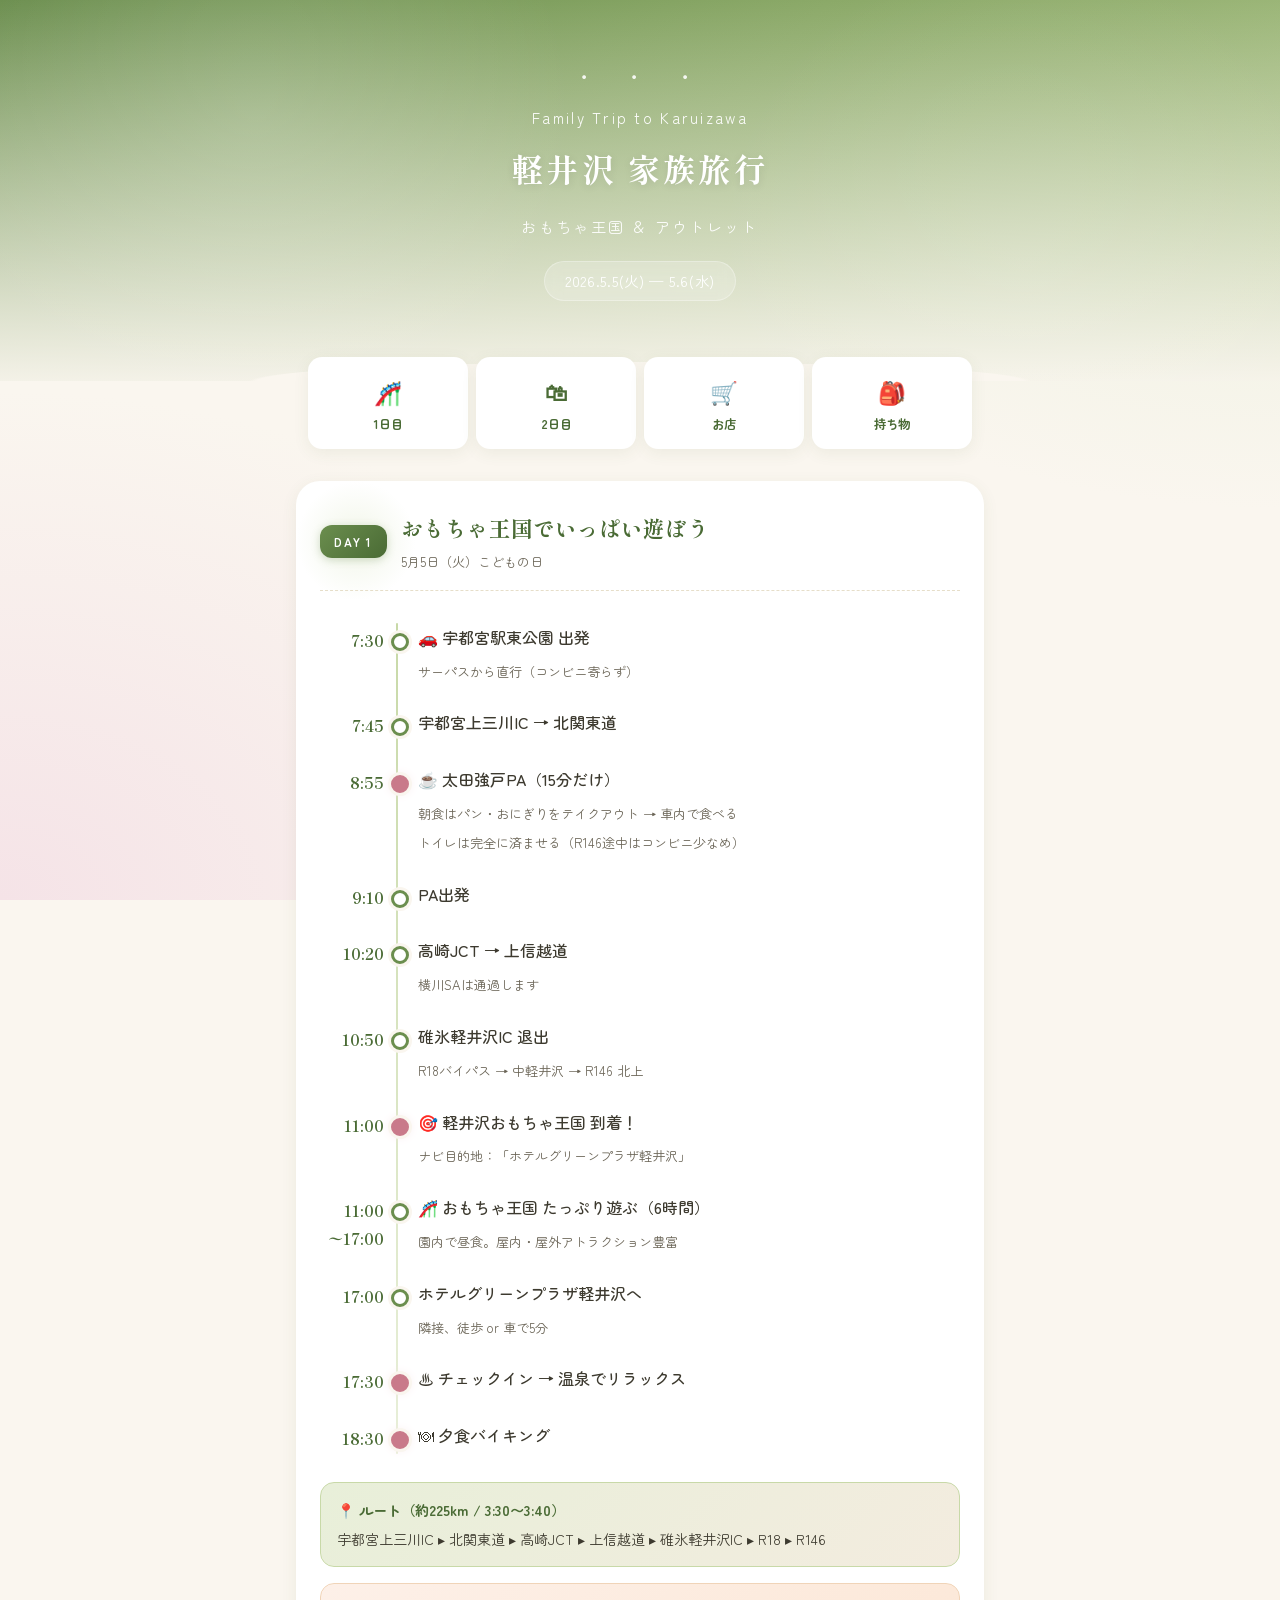
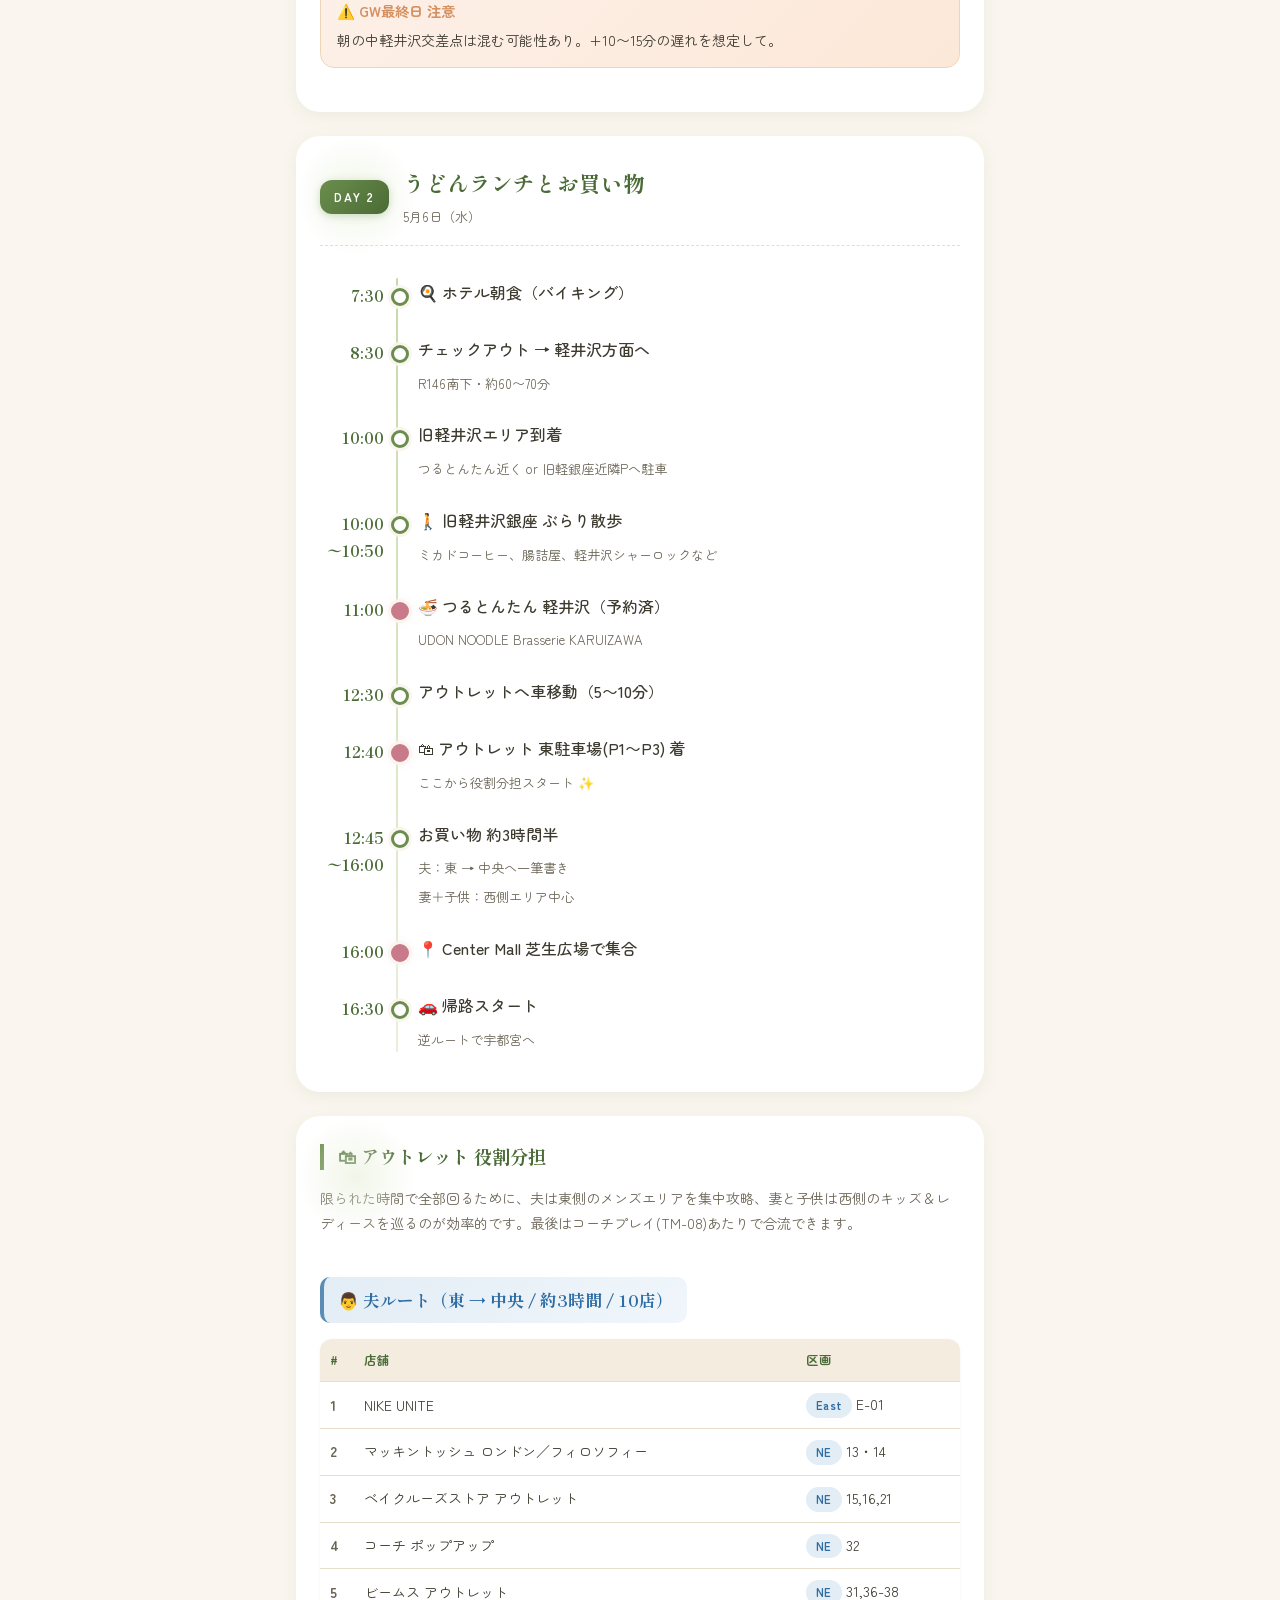
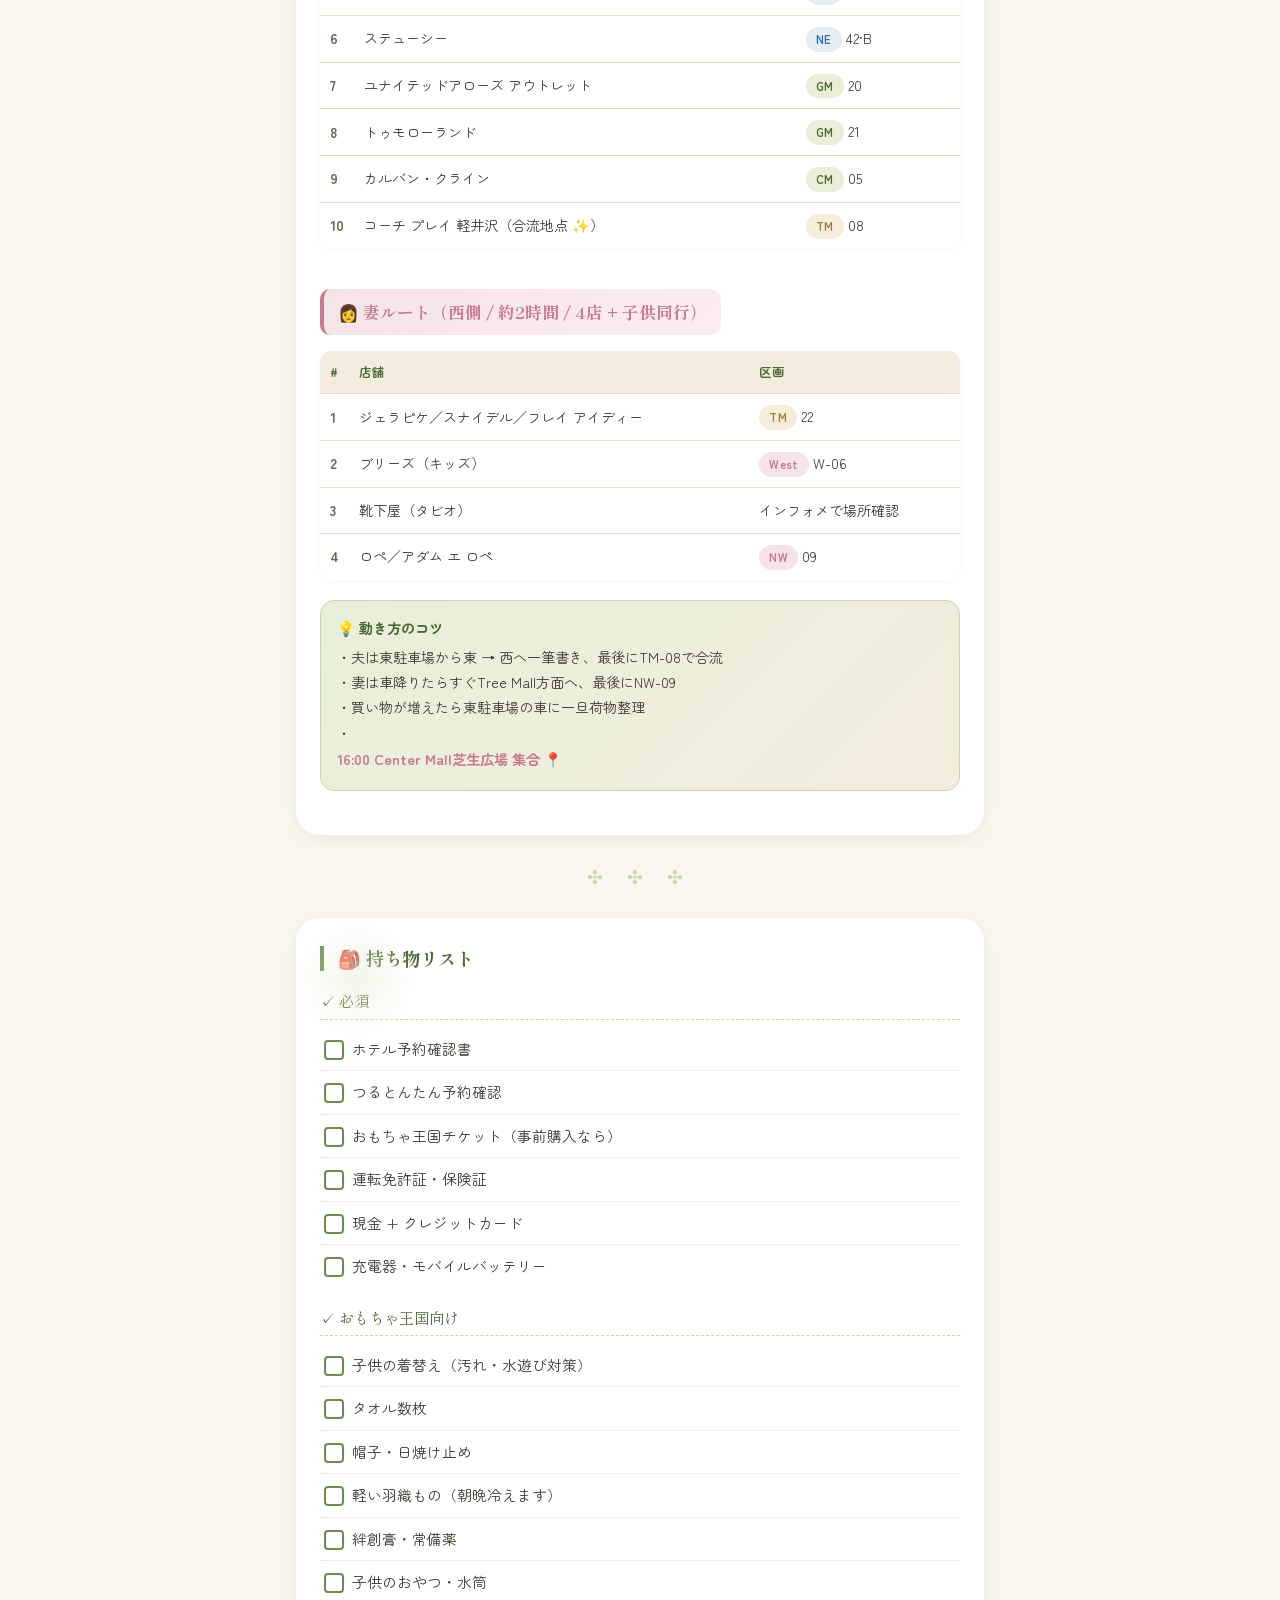
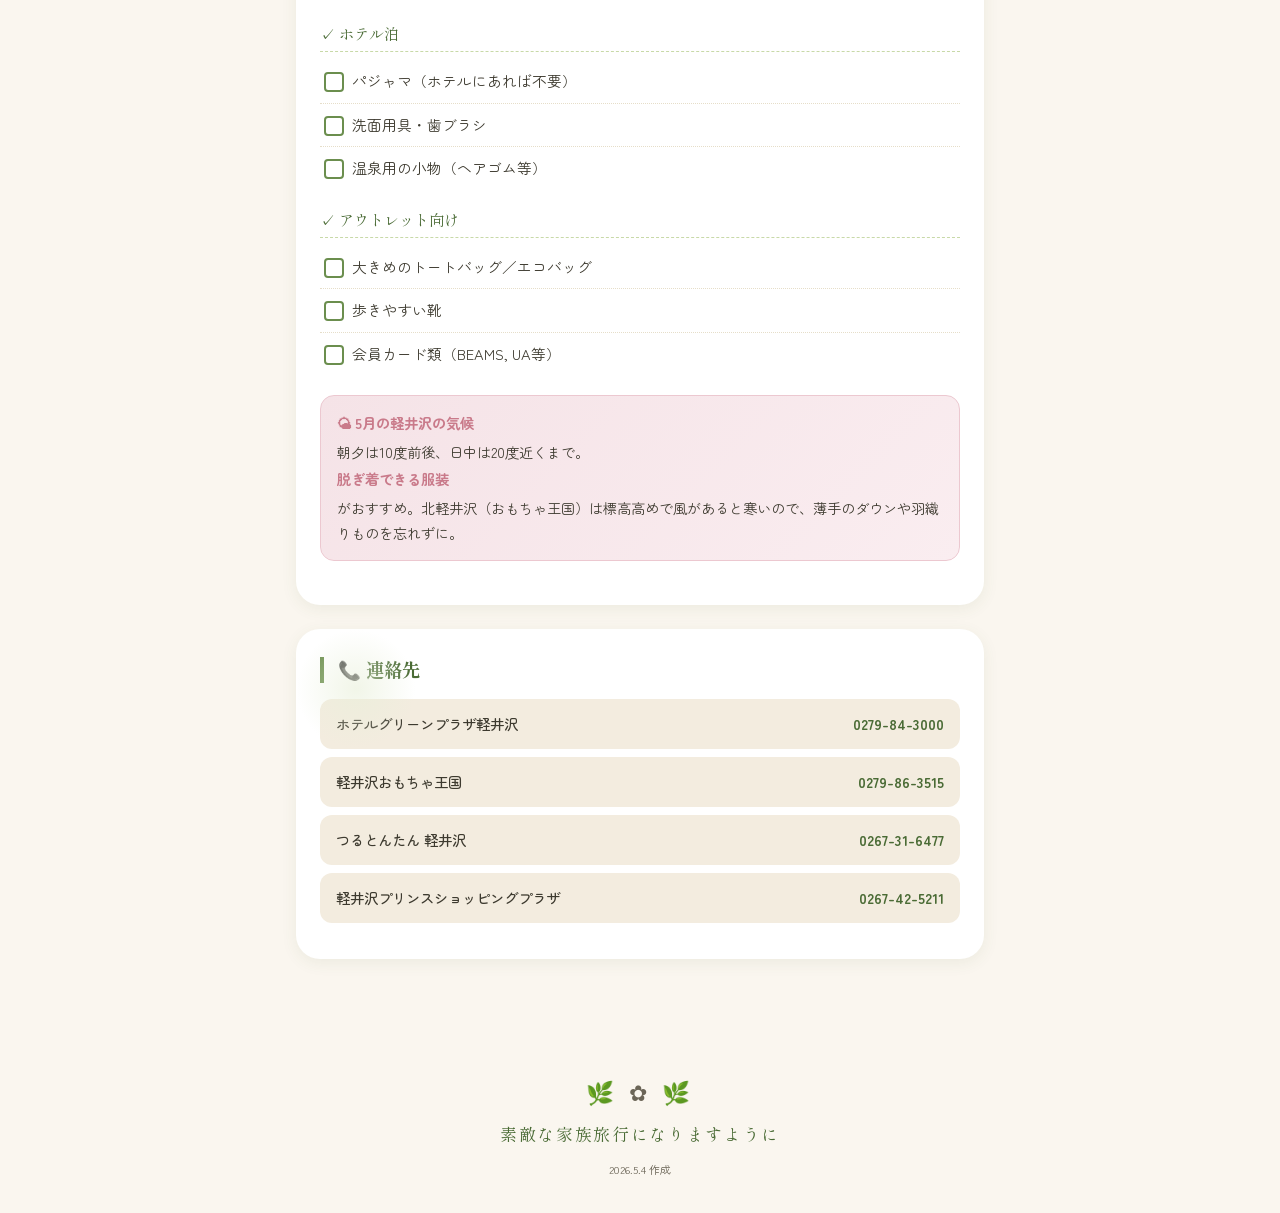
==== index.html @ f86044fc "Add Karuizawa family trip itinerary page 5/5-6の軽井沢家族旅行のしおりを作成。1日目はおもちゃ王国、 2日目はつるとんたんランチ後にプリンスアウトレットで" ====
<!DOCTYPE html>
<html lang="ja">
<head>
<meta charset="UTF-8">
<meta name="viewport" content="width=device-width, initial-scale=1.0">
<title>軽井沢家族旅行 しおり｜2026.5.5-6</title>
<link rel="preconnect" href="https://fonts.googleapis.com">
<link rel="preconnect" href="https://fonts.gstatic.com" crossorigin>
<link href="https://fonts.googleapis.com/css2?family=Shippori+Mincho:wght@500;700&family=Zen+Maru+Gothic:wght@400;500;700&display=swap" rel="stylesheet">
<style>
  :root {
    --bg: #faf6ef;
    --bg-2: #f3ecdf;
    --card: #ffffff;
    --ink: #3d3a2f;
    --ink-soft: #6b6557;
    --accent: #6b8e4e;
    --accent-deep: #4a6b35;
    --accent-light: #e8efd9;
    --accent-glow: #c8d9a8;
    --rose: #c97a8a;
    --rose-light: #f5e3e7;
    --gold: #c89968;
    --warn: #d49060;
    --line: #e6dec9;
    --shadow: 0 4px 16px rgba(74, 107, 53, 0.08);
    --shadow-deep: 0 8px 32px rgba(74, 107, 53, 0.12);
  }
  * { box-sizing: border-box; }
  html { scroll-behavior: smooth; }
  body {
    margin: 0;
    font-family: "Zen Maru Gothic", "Hiragino Sans", "Yu Gothic", sans-serif;
    background:
      radial-gradient(at top right, #e8efd9 0%, transparent 40%),
      radial-gradient(at bottom left, #f5e3e7 0%, transparent 40%),
      var(--bg);
    background-attachment: fixed;
    color: var(--ink);
    line-height: 1.8;
    padding: 0;
    -webkit-font-smoothing: antialiased;
  }
  .mincho {
    font-family: "Shippori Mincho", "Yu Mincho", serif;
  }
  .container {
    max-width: 720px;
    margin: 0 auto;
    padding: 0 16px 40px;
  }

  /* ============ HEADER ============ */
  header {
    position: relative;
    text-align: center;
    padding: 56px 24px 80px;
    background:
      linear-gradient(180deg, rgba(255,255,255,0.0) 0%, rgba(250,246,239,0.95) 100%),
      linear-gradient(135deg, #6b8e4e 0%, #8ba968 50%, #a8c084 100%);
    color: white;
    margin-bottom: 32px;
    overflow: hidden;
  }
  header::before {
    content: "";
    position: absolute;
    inset: 0;
    background:
      radial-gradient(circle at 20% 30%, rgba(255,255,255,0.15) 0%, transparent 30%),
      radial-gradient(circle at 80% 70%, rgba(255,255,255,0.1) 0%, transparent 30%);
    pointer-events: none;
  }
  .header-deco {
    font-size: 1.4rem;
    letter-spacing: 0.5em;
    opacity: 0.9;
    margin-bottom: 8px;
  }
  header h1 {
    font-family: "Shippori Mincho", serif;
    margin: 8px 0 16px;
    font-size: 2rem;
    letter-spacing: 0.1em;
    font-weight: 700;
    text-shadow: 0 2px 8px rgba(0,0,0,0.1);
  }
  .header-sub {
    font-size: 0.95rem;
    letter-spacing: 0.15em;
    opacity: 0.95;
    margin-bottom: 4px;
  }
  .header-date {
    display: inline-block;
    margin-top: 16px;
    padding: 6px 20px;
    background: rgba(255,255,255,0.2);
    backdrop-filter: blur(8px);
    -webkit-backdrop-filter: blur(8px);
    border-radius: 999px;
    font-size: 0.9rem;
    letter-spacing: 0.05em;
    border: 1px solid rgba(255,255,255,0.3);
  }
  .header-wave {
    position: absolute;
    bottom: -1px;
    left: 0;
    width: 100%;
    height: 40px;
    background:
      radial-gradient(ellipse 60% 100% at 50% 100%, var(--bg) 50%, transparent 51%);
  }

  /* ============ NAV ============ */
  .quick-nav {
    display: grid;
    grid-template-columns: repeat(4, 1fr);
    gap: 8px;
    margin: -56px -4px 32px;
    padding: 0 16px;
    position: relative;
    z-index: 2;
  }
  .quick-nav a {
    text-align: center;
    background: white;
    color: var(--accent-deep);
    text-decoration: none;
    padding: 14px 6px;
    border-radius: 14px;
    font-size: 0.78rem;
    font-weight: 700;
    box-shadow: var(--shadow);
    transition: transform 0.2s, box-shadow 0.2s;
  }
  .quick-nav a:hover {
    transform: translateY(-2px);
    box-shadow: var(--shadow-deep);
  }
  .quick-nav .icon {
    display: block;
    font-size: 1.4rem;
    margin-bottom: 2px;
  }

  /* ============ CARDS ============ */
  .day-card {
    background: var(--card);
    border-radius: 24px;
    padding: 28px 24px;
    margin-bottom: 24px;
    box-shadow: var(--shadow);
    position: relative;
    overflow: hidden;
  }
  .day-card::before {
    content: "";
    position: absolute;
    top: 0; left: 0;
    width: 120px;
    height: 120px;
    background: radial-gradient(circle, var(--accent-light) 0%, transparent 70%);
    opacity: 0.6;
    pointer-events: none;
  }
  .day-header {
    display: flex;
    align-items: center;
    gap: 14px;
    margin-bottom: 20px;
    padding-bottom: 16px;
    border-bottom: 1px dashed var(--line);
    position: relative;
  }
  .day-badge {
    background: linear-gradient(135deg, var(--accent) 0%, var(--accent-deep) 100%);
    color: white;
    border-radius: 12px;
    padding: 6px 14px;
    font-size: 0.75rem;
    font-weight: 700;
    letter-spacing: 0.15em;
    box-shadow: 0 2px 8px rgba(107, 142, 78, 0.3);
  }
  .day-title {
    font-family: "Shippori Mincho", serif;
    font-size: 1.35rem;
    font-weight: 700;
    margin: 0;
    color: var(--accent-deep);
  }
  .day-date {
    font-size: 0.82rem;
    color: var(--ink-soft);
    margin-top: 2px;
  }

  /* ============ TIMELINE ============ */
  .timeline {
    list-style: none;
    padding: 0;
    margin: 0;
    position: relative;
  }
  .timeline::before {
    content: "";
    position: absolute;
    left: 76px;
    top: 12px;
    bottom: 12px;
    width: 2px;
    background: linear-gradient(180deg, var(--accent-glow) 0%, var(--accent-light) 100%);
    border-radius: 2px;
  }
  .timeline li {
    display: flex;
    gap: 18px;
    padding: 12px 0;
    position: relative;
    align-items: flex-start;
  }
  .timeline li::before {
    content: "";
    position: absolute;
    left: 71px;
    top: 22px;
    width: 12px;
    height: 12px;
    background: white;
    border: 3px solid var(--accent);
    border-radius: 50%;
    z-index: 1;
    box-shadow: 0 0 0 3px var(--bg);
  }
  .timeline li.highlight::before {
    background: var(--rose);
    border-color: var(--rose);
    box-shadow: 0 0 0 3px var(--bg), 0 0 12px var(--rose-light);
  }
  .time {
    font-family: "Shippori Mincho", serif;
    font-weight: 700;
    color: var(--accent-deep);
    min-width: 64px;
    font-size: 0.95rem;
    text-align: right;
    padding-top: 4px;
    flex-shrink: 0;
  }
  .activity {
    flex: 1;
    padding-left: 16px;
  }
  .activity strong {
    display: block;
    margin-bottom: 4px;
    font-weight: 500;
    color: var(--ink);
  }
  .activity .note {
    font-size: 0.82rem;
    color: var(--ink-soft);
    line-height: 1.65;
  }

  /* ============ INFO BOXES ============ */
  .info-box {
    background: linear-gradient(135deg, var(--accent-light) 0%, #f3ecdf 100%);
    border-radius: 14px;
    padding: 14px 16px;
    margin: 16px 0;
    font-size: 0.88rem;
    border: 1px solid var(--accent-glow);
  }
  .info-box strong {
    display: block;
    color: var(--accent-deep);
    margin-bottom: 4px;
    font-size: 0.9rem;
  }
  .warn-box {
    background: linear-gradient(135deg, #fdf0e8 0%, #fce8d8 100%);
    border-radius: 14px;
    padding: 14px 16px;
    margin: 16px 0;
    font-size: 0.88rem;
    border: 1px solid #f0d4b8;
  }
  .warn-box strong {
    display: block;
    color: var(--warn);
    margin-bottom: 4px;
    font-size: 0.9rem;
  }
  .rose-box {
    background: linear-gradient(135deg, var(--rose-light) 0%, #faedf0 100%);
    border-radius: 14px;
    padding: 14px 16px;
    margin: 16px 0;
    font-size: 0.88rem;
    border: 1px solid #ecc8d0;
  }
  .rose-box strong {
    display: block;
    color: var(--rose);
    margin-bottom: 4px;
    font-size: 0.9rem;
  }

  /* ============ SECTIONS ============ */
  h2.section {
    font-family: "Shippori Mincho", serif;
    font-size: 1.15rem;
    color: var(--accent-deep);
    margin: 28px 0 16px;
    padding-left: 14px;
    border-left: 4px solid var(--accent);
    line-height: 1.4;
  }
  h2.section:first-child { margin-top: 0; }

  h3.role-title {
    font-family: "Shippori Mincho", serif;
    font-size: 1.05rem;
    margin: 24px 0 8px;
    padding: 8px 14px;
    border-radius: 10px;
    display: inline-block;
  }
  h3.role-husband {
    background: linear-gradient(135deg, #e3edf5 0%, #f0f6fb 100%);
    color: #2e6da4;
    border-left: 4px solid #5a8cb5;
  }
  h3.role-wife {
    background: linear-gradient(135deg, var(--rose-light) 0%, #faedf0 100%);
    color: var(--rose);
    border-left: 4px solid var(--rose);
  }

  /* ============ TABLE ============ */
  .shop-table {
    width: 100%;
    border-collapse: separate;
    border-spacing: 0;
    font-size: 0.88rem;
    margin: 8px 0 16px;
    background: white;
    border-radius: 12px;
    overflow: hidden;
    box-shadow: 0 1px 4px rgba(0,0,0,0.04);
  }
  .shop-table th, .shop-table td {
    text-align: left;
    padding: 10px 10px;
    border-bottom: 1px solid var(--line);
  }
  .shop-table tr:last-child td { border-bottom: none; }
  .shop-table th {
    background: var(--bg-2);
    color: var(--accent-deep);
    font-weight: 700;
    font-size: 0.78rem;
    letter-spacing: 0.05em;
  }
  .shop-table td:first-child {
    color: var(--ink-soft);
    font-weight: 700;
    width: 28px;
  }
  .shop-table tr:hover td {
    background: var(--bg);
  }
  .area-tag {
    display: inline-block;
    background: var(--accent-light);
    color: var(--accent-deep);
    padding: 2px 10px;
    border-radius: 999px;
    font-size: 0.72rem;
    font-weight: 700;
    margin-right: 4px;
    letter-spacing: 0.03em;
  }
  .area-tag.east { background: #e3edf5; color: #2e6da4; }
  .area-tag.west { background: var(--rose-light); color: var(--rose); }
  .area-tag.tree { background: #f5edd9; color: #a07b3f; }

  /* ============ CHECKLIST ============ */
  .checklist {
    list-style: none;
    padding: 0;
    margin: 8px 0 16px;
  }
  .checklist li {
    padding: 8px 0 8px 32px;
    position: relative;
    font-size: 0.92rem;
    border-bottom: 1px dotted var(--line);
  }
  .checklist li:last-child { border-bottom: none; }
  .checklist li::before {
    content: "";
    position: absolute;
    left: 4px;
    top: 12px;
    width: 16px;
    height: 16px;
    border: 2px solid var(--accent);
    border-radius: 4px;
    background: white;
  }
  .checklist-title {
    font-family: "Shippori Mincho", serif;
    font-size: 0.95rem;
    color: var(--accent-deep);
    margin: 16px 0 4px;
    padding-bottom: 4px;
    border-bottom: 1px dashed var(--accent-glow);
  }

  /* ============ CONTACT ============ */
  .contact-grid {
    display: grid;
    gap: 8px;
    margin: 8px 0;
  }
  .contact-item {
    display: flex;
    justify-content: space-between;
    align-items: center;
    padding: 12px 16px;
    background: var(--bg-2);
    border-radius: 12px;
    font-size: 0.9rem;
  }
  .contact-item .name {
    font-weight: 500;
    color: var(--ink);
  }
  .contact-item a {
    color: var(--accent-deep);
    text-decoration: none;
    font-weight: 700;
    font-variant-numeric: tabular-nums;
  }

  /* ============ FOOTER ============ */
  footer {
    text-align: center;
    padding: 48px 16px 32px;
    color: var(--ink-soft);
    font-size: 0.82rem;
  }
  footer .heart {
    font-family: "Shippori Mincho", serif;
    font-size: 1.05rem;
    color: var(--accent-deep);
    margin-bottom: 8px;
    letter-spacing: 0.1em;
  }
  footer .leaves {
    font-size: 1.4rem;
    margin-bottom: 8px;
    letter-spacing: 0.2em;
  }

  /* ============ DECORATIVE ============ */
  .divider {
    text-align: center;
    margin: 24px 0;
    color: var(--accent-glow);
    font-size: 1.2rem;
    letter-spacing: 0.5em;
  }

  /* ============ RESPONSIVE ============ */
  @media (max-width: 480px) {
    header { padding: 40px 16px 70px; }
    header h1 { font-size: 1.7rem; }
    .quick-nav { grid-template-columns: repeat(4, 1fr); gap: 6px; }
    .quick-nav a { font-size: 0.72rem; padding: 12px 4px; }
    .day-card { padding: 24px 18px; }
    .day-title { font-size: 1.2rem; }
    .timeline::before { left: 56px; }
    .timeline li::before { left: 51px; }
    .time { min-width: 48px; font-size: 0.85rem; }
    .activity { padding-left: 18px; }
  }
</style>
</head>
<body>

<header>
  <div class="header-deco">・ ・ ・</div>
  <div class="header-sub">Family Trip to Karuizawa</div>
  <h1>軽井沢 家族旅行</h1>
  <div class="header-sub">おもちゃ王国 ＆ アウトレット</div>
  <div class="header-date">2026.5.5(火) ─ 5.6(水)</div>
  <div class="header-wave"></div>
</header>

<div class="container">

  <nav class="quick-nav">
    <a href="#day1"><span class="icon">🎢</span>1日目</a>
    <a href="#day2"><span class="icon">🛍</span>2日目</a>
    <a href="#shops"><span class="icon">🛒</span>お店</a>
    <a href="#checklist"><span class="icon">🎒</span>持ち物</a>
  </nav>

  <!-- =========== DAY 1 =========== -->
  <section class="day-card" id="day1">
    <div class="day-header">
      <span class="day-badge">DAY 1</span>
      <div>
        <div class="day-title">おもちゃ王国でいっぱい遊ぼう</div>
        <div class="day-date">5月5日（火）こどもの日</div>
      </div>
    </div>

    <ul class="timeline">
      <li>
        <span class="time">7:30</span>
        <div class="activity">
          <strong>🚗 宇都宮駅東公園 出発</strong>
          <span class="note">サーパスから直行（コンビニ寄らず）</span>
        </div>
      </li>
      <li>
        <span class="time">7:45</span>
        <div class="activity">
          <strong>宇都宮上三川IC → 北関東道</strong>
        </div>
      </li>
      <li class="highlight">
        <span class="time">8:55</span>
        <div class="activity">
          <strong>☕ 太田強戸PA（15分だけ）</strong>
          <span class="note">朝食はパン・おにぎりをテイクアウト → 車内で食べる<br>トイレは完全に済ませる（R146途中はコンビニ少なめ）</span>
        </div>
      </li>
      <li>
        <span class="time">9:10</span>
        <div class="activity">
          <strong>PA出発</strong>
        </div>
      </li>
      <li>
        <span class="time">10:20</span>
        <div class="activity">
          <strong>高崎JCT → 上信越道</strong>
          <span class="note">横川SAは通過します</span>
        </div>
      </li>
      <li>
        <span class="time">10:50</span>
        <div class="activity">
          <strong>碓氷軽井沢IC 退出</strong>
          <span class="note">R18バイパス → 中軽井沢 → R146 北上</span>
        </div>
      </li>
      <li class="highlight">
        <span class="time">11:00</span>
        <div class="activity">
          <strong>🎯 軽井沢おもちゃ王国 到着！</strong>
          <span class="note">ナビ目的地：「ホテルグリーンプラザ軽井沢」</span>
        </div>
      </li>
      <li>
        <span class="time">11:00<br>〜17:00</span>
        <div class="activity">
          <strong>🎢 おもちゃ王国 たっぷり遊ぶ（6時間）</strong>
          <span class="note">園内で昼食。屋内・屋外アトラクション豊富</span>
        </div>
      </li>
      <li>
        <span class="time">17:00</span>
        <div class="activity">
          <strong>ホテルグリーンプラザ軽井沢へ</strong>
          <span class="note">隣接、徒歩 or 車で5分</span>
        </div>
      </li>
      <li class="highlight">
        <span class="time">17:30</span>
        <div class="activity">
          <strong>♨ チェックイン → 温泉でリラックス</strong>
        </div>
      </li>
      <li class="highlight">
        <span class="time">18:30</span>
        <div class="activity">
          <strong>🍽 夕食バイキング</strong>
        </div>
      </li>
    </ul>

    <div class="info-box">
      <strong>📍 ルート（約225km / 3:30〜3:40）</strong>
      宇都宮上三川IC ▸ 北関東道 ▸ 高崎JCT ▸ 上信越道 ▸ 碓氷軽井沢IC ▸ R18 ▸ R146
    </div>

    <div class="warn-box">
      <strong>⚠️ GW最終日 注意</strong>
      朝の中軽井沢交差点は混む可能性あり。+10〜15分の遅れを想定して。
    </div>
  </section>

  <!-- =========== DAY 2 =========== -->
  <section class="day-card" id="day2">
    <div class="day-header">
      <span class="day-badge">DAY 2</span>
      <div>
        <div class="day-title">うどんランチとお買い物</div>
        <div class="day-date">5月6日（水）</div>
      </div>
    </div>

    <ul class="timeline">
      <li>
        <span class="time">7:30</span>
        <div class="activity">
          <strong>🍳 ホテル朝食（バイキング）</strong>
        </div>
      </li>
      <li>
        <span class="time">8:30</span>
        <div class="activity">
          <strong>チェックアウト → 軽井沢方面へ</strong>
          <span class="note">R146南下・約60〜70分</span>
        </div>
      </li>
      <li>
        <span class="time">10:00</span>
        <div class="activity">
          <strong>旧軽井沢エリア到着</strong>
          <span class="note">つるとんたん近く or 旧軽銀座近隣Pへ駐車</span>
        </div>
      </li>
      <li>
        <span class="time">10:00<br>〜10:50</span>
        <div class="activity">
          <strong>🚶 旧軽井沢銀座 ぶらり散歩</strong>
          <span class="note">ミカドコーヒー、腸詰屋、軽井沢シャーロックなど</span>
        </div>
      </li>
      <li class="highlight">
        <span class="time">11:00</span>
        <div class="activity">
          <strong>🍜 つるとんたん 軽井沢（予約済）</strong>
          <span class="note">UDON NOODLE Brasserie KARUIZAWA</span>
        </div>
      </li>
      <li>
        <span class="time">12:30</span>
        <div class="activity">
          <strong>アウトレットへ車移動（5〜10分）</strong>
        </div>
      </li>
      <li class="highlight">
        <span class="time">12:40</span>
        <div class="activity">
          <strong>🛍 アウトレット 東駐車場(P1〜P3) 着</strong>
          <span class="note">ここから役割分担スタート ✨</span>
        </div>
      </li>
      <li>
        <span class="time">12:45<br>〜16:00</span>
        <div class="activity">
          <strong>お買い物 約3時間半</strong>
          <span class="note">夫：東 → 中央へ一筆書き<br>妻＋子供：西側エリア中心</span>
        </div>
      </li>
      <li class="highlight">
        <span class="time">16:00</span>
        <div class="activity">
          <strong>📍 Center Mall 芝生広場で集合</strong>
        </div>
      </li>
      <li>
        <span class="time">16:30</span>
        <div class="activity">
          <strong>🚗 帰路スタート</strong>
          <span class="note">逆ルートで宇都宮へ</span>
        </div>
      </li>
    </ul>
  </section>

  <!-- =========== SHOPS =========== -->
  <section class="day-card" id="shops">
    <h2 class="section">🛍 アウトレット 役割分担</h2>

    <p style="font-size:0.88rem; color:var(--ink-soft); margin:0 0 16px;">
      限られた時間で全部回るために、夫は東側のメンズエリアを集中攻略、妻と子供は西側のキッズ＆レディースを巡るのが効率的です。最後はコーチプレイ(TM-08)あたりで合流できます。
    </p>

    <h3 class="role-title role-husband">👨 夫ルート（東 → 中央 / 約3時間 / 10店）</h3>
    <table class="shop-table">
      <thead><tr><th>#</th><th>店舗</th><th>区画</th></tr></thead>
      <tbody>
        <tr><td>1</td><td>NIKE UNITE</td><td><span class="area-tag east">East</span>E-01</td></tr>
        <tr><td>2</td><td>マッキントッシュ ロンドン／フィロソフィー</td><td><span class="area-tag east">NE</span>13・14</td></tr>
        <tr><td>3</td><td>ベイクルーズストア アウトレット</td><td><span class="area-tag east">NE</span>15,16,21</td></tr>
        <tr><td>4</td><td>コーチ ポップアップ</td><td><span class="area-tag east">NE</span>32</td></tr>
        <tr><td>5</td><td>ビームス アウトレット</td><td><span class="area-tag east">NE</span>31,36-38</td></tr>
        <tr><td>6</td><td>ステューシー</td><td><span class="area-tag east">NE</span>42·B</td></tr>
        <tr><td>7</td><td>ユナイテッドアローズ アウトレット</td><td><span class="area-tag">GM</span>20</td></tr>
        <tr><td>8</td><td>トゥモローランド</td><td><span class="area-tag">GM</span>21</td></tr>
        <tr><td>9</td><td>カルバン・クライン</td><td><span class="area-tag">CM</span>05</td></tr>
        <tr><td>10</td><td>コーチ プレイ 軽井沢（合流地点 ✨）</td><td><span class="area-tag tree">TM</span>08</td></tr>
      </tbody>
    </table>

    <h3 class="role-title role-wife">👩 妻ルート（西側 / 約2時間 / 4店 + 子供同行）</h3>
    <table class="shop-table">
      <thead><tr><th>#</th><th>店舗</th><th>区画</th></tr></thead>
      <tbody>
        <tr><td>1</td><td>ジェラピケ／スナイデル／フレイ アイディー</td><td><span class="area-tag tree">TM</span>22</td></tr>
        <tr><td>2</td><td>ブリーズ（キッズ）</td><td><span class="area-tag west">West</span>W-06</td></tr>
        <tr><td>3</td><td>靴下屋（タビオ）</td><td>インフォメで場所確認</td></tr>
        <tr><td>4</td><td>ロペ／アダム エ ロペ</td><td><span class="area-tag west">NW</span>09</td></tr>
      </tbody>
    </table>

    <div class="info-box" style="margin-top:20px;">
      <strong>💡 動き方のコツ</strong>
      ・夫は東駐車場から東 → 西へ一筆書き、最後にTM-08で合流<br>
      ・妻は車降りたらすぐTree Mall方面へ、最後にNW-09<br>
      ・買い物が増えたら東駐車場の車に一旦荷物整理<br>
      ・<strong style="color:var(--rose);">16:00 Center Mall芝生広場 集合 📍</strong>
    </div>
  </section>

  <div class="divider">✣ ✣ ✣</div>

  <!-- =========== CHECKLIST =========== -->
  <section class="day-card" id="checklist">
    <h2 class="section">🎒 持ち物リスト</h2>

    <div class="checklist-title">✓ 必須</div>
    <ul class="checklist">
      <li>ホテル予約確認書</li>
      <li>つるとんたん予約確認</li>
      <li>おもちゃ王国チケット（事前購入なら）</li>
      <li>運転免許証・保険証</li>
      <li>現金 + クレジットカード</li>
      <li>充電器・モバイルバッテリー</li>
    </ul>

    <div class="checklist-title">✓ おもちゃ王国向け</div>
    <ul class="checklist">
      <li>子供の着替え（汚れ・水遊び対策）</li>
      <li>タオル数枚</li>
      <li>帽子・日焼け止め</li>
      <li>軽い羽織もの（朝晩冷えます）</li>
      <li>絆創膏・常備薬</li>
      <li>子供のおやつ・水筒</li>
    </ul>

    <div class="checklist-title">✓ ホテル泊</div>
    <ul class="checklist">
      <li>パジャマ（ホテルにあれば不要）</li>
      <li>洗面用具・歯ブラシ</li>
      <li>温泉用の小物（ヘアゴム等）</li>
    </ul>

    <div class="checklist-title">✓ アウトレット向け</div>
    <ul class="checklist">
      <li>大きめのトートバッグ／エコバッグ</li>
      <li>歩きやすい靴</li>
      <li>会員カード類（BEAMS, UA等）</li>
    </ul>

    <div class="rose-box" style="margin-top:20px;">
      <strong>🌤 5月の軽井沢の気候</strong>
      朝夕は10度前後、日中は20度近くまで。<strong>脱ぎ着できる服装</strong>がおすすめ。北軽井沢（おもちゃ王国）は標高高めで風があると寒いので、薄手のダウンや羽織りものを忘れずに。
    </div>
  </section>

  <!-- =========== CONTACT =========== -->
  <section class="day-card">
    <h2 class="section">📞 連絡先</h2>
    <div class="contact-grid">
      <div class="contact-item">
        <span class="name">ホテルグリーンプラザ軽井沢</span>
        <a href="tel:0279-84-3000">0279-84-3000</a>
      </div>
      <div class="contact-item">
        <span class="name">軽井沢おもちゃ王国</span>
        <a href="tel:0279-86-3515">0279-86-3515</a>
      </div>
      <div class="contact-item">
        <span class="name">つるとんたん 軽井沢</span>
        <a href="tel:0267-31-6477">0267-31-6477</a>
      </div>
      <div class="contact-item">
        <span class="name">軽井沢プリンスショッピングプラザ</span>
        <a href="tel:0267-42-5211">0267-42-5211</a>
      </div>
    </div>
  </section>

</div>

<footer>
  <div class="leaves">🌿 ✿ 🌿</div>
  <div class="heart mincho">素敵な家族旅行になりますように</div>
  <small>2026.5.4 作成</small>
</footer>

</body>
</html>
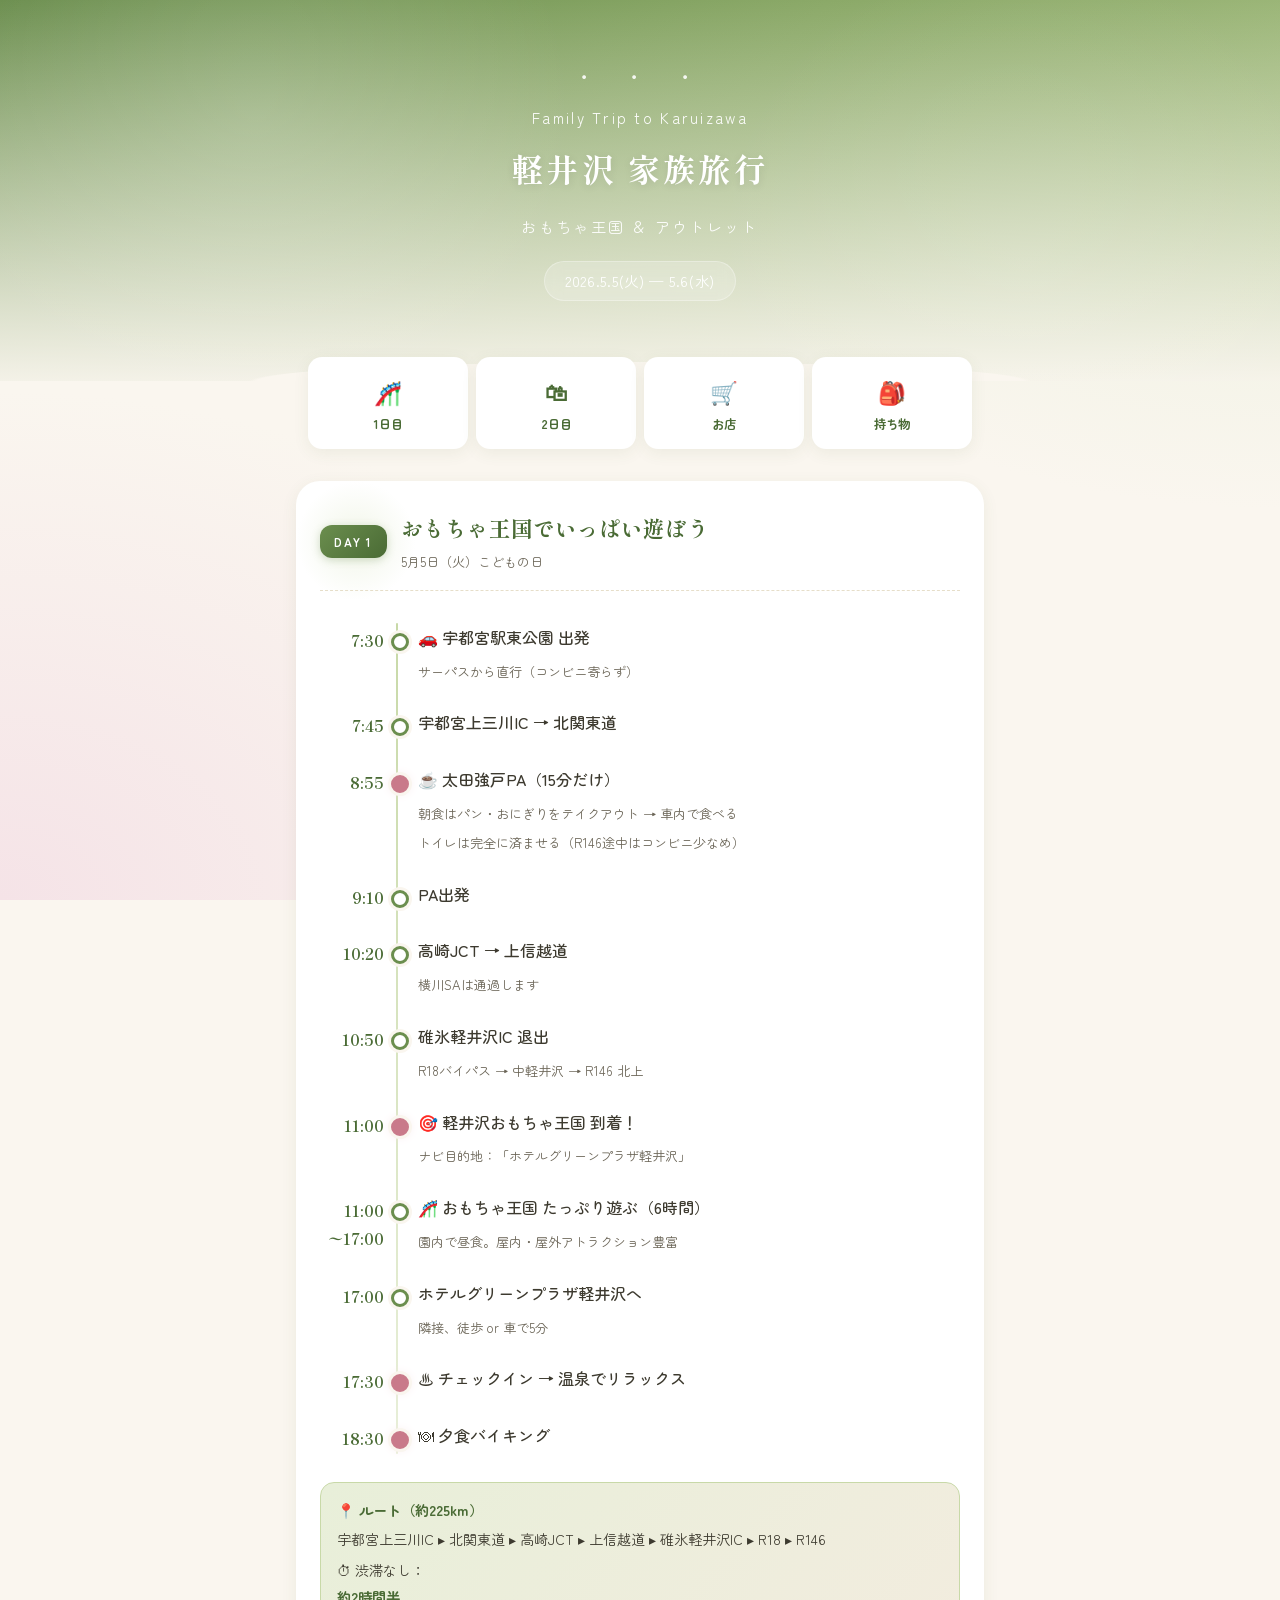
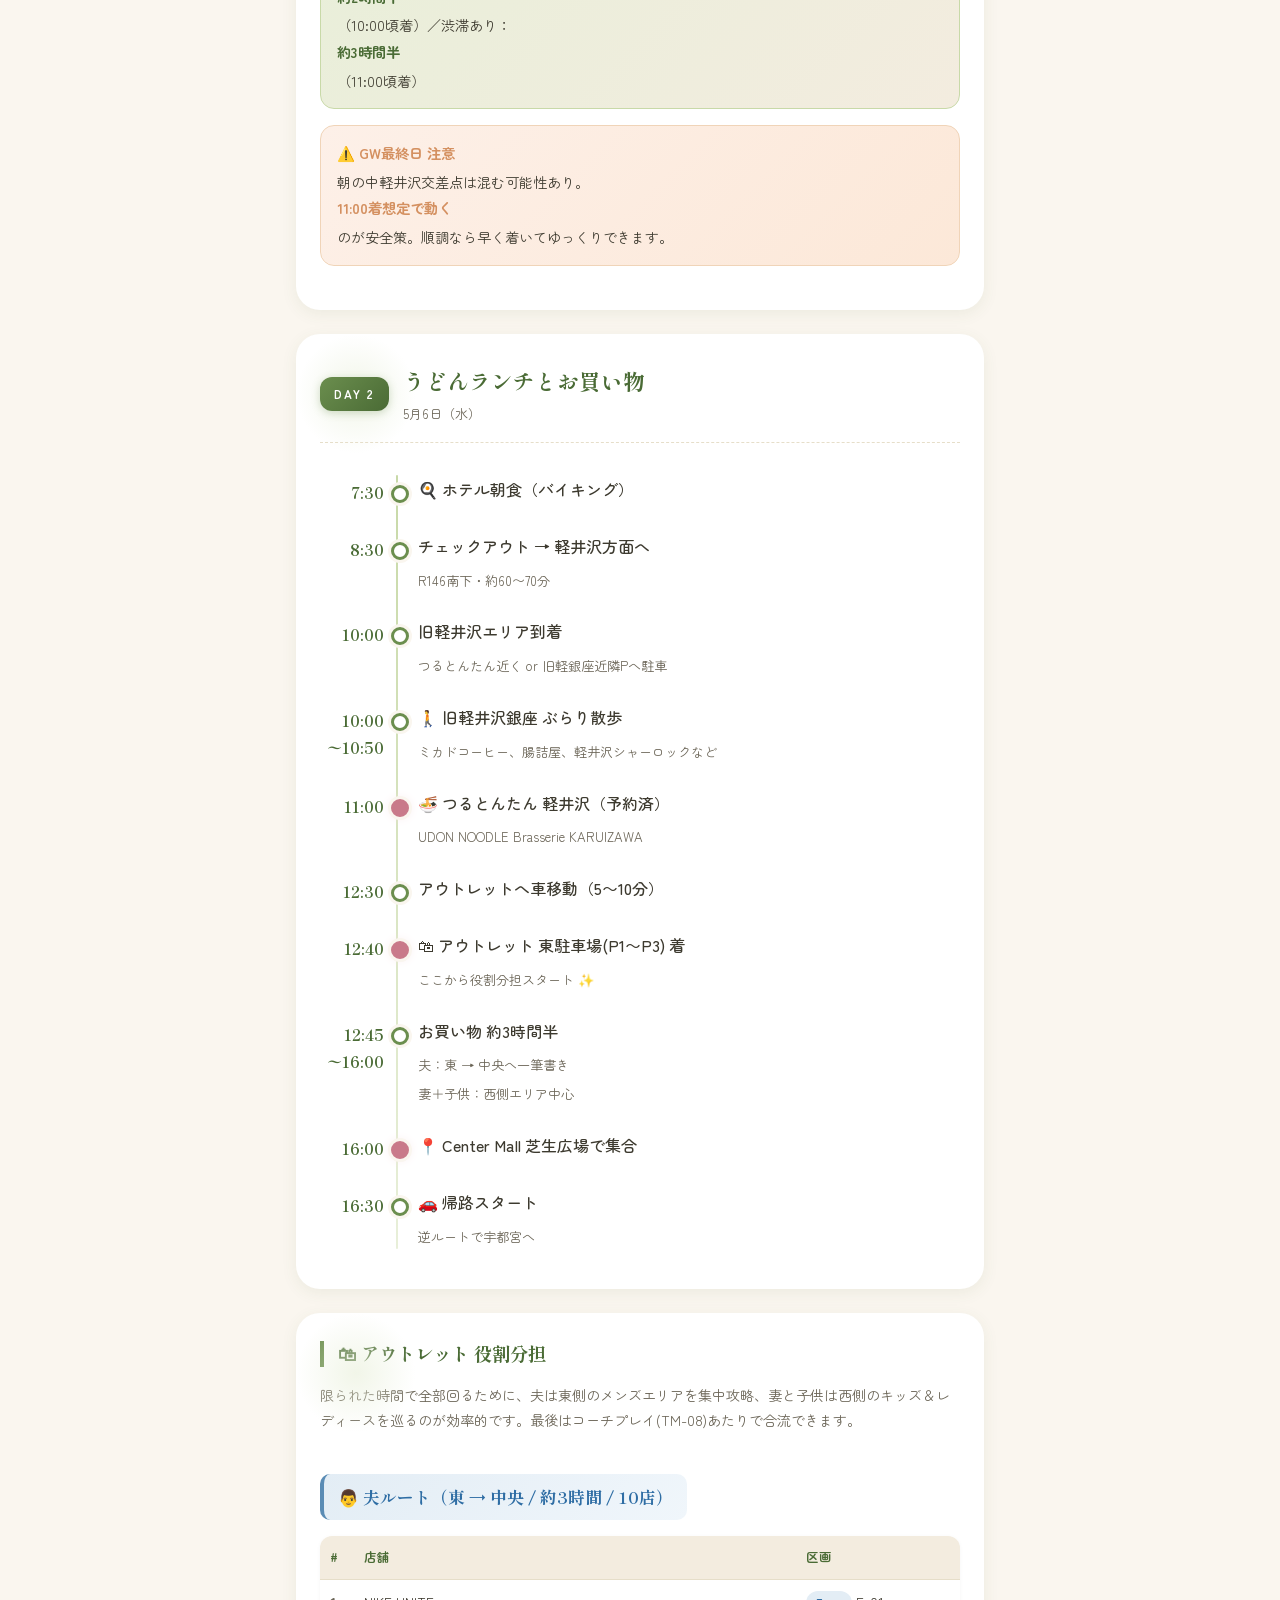
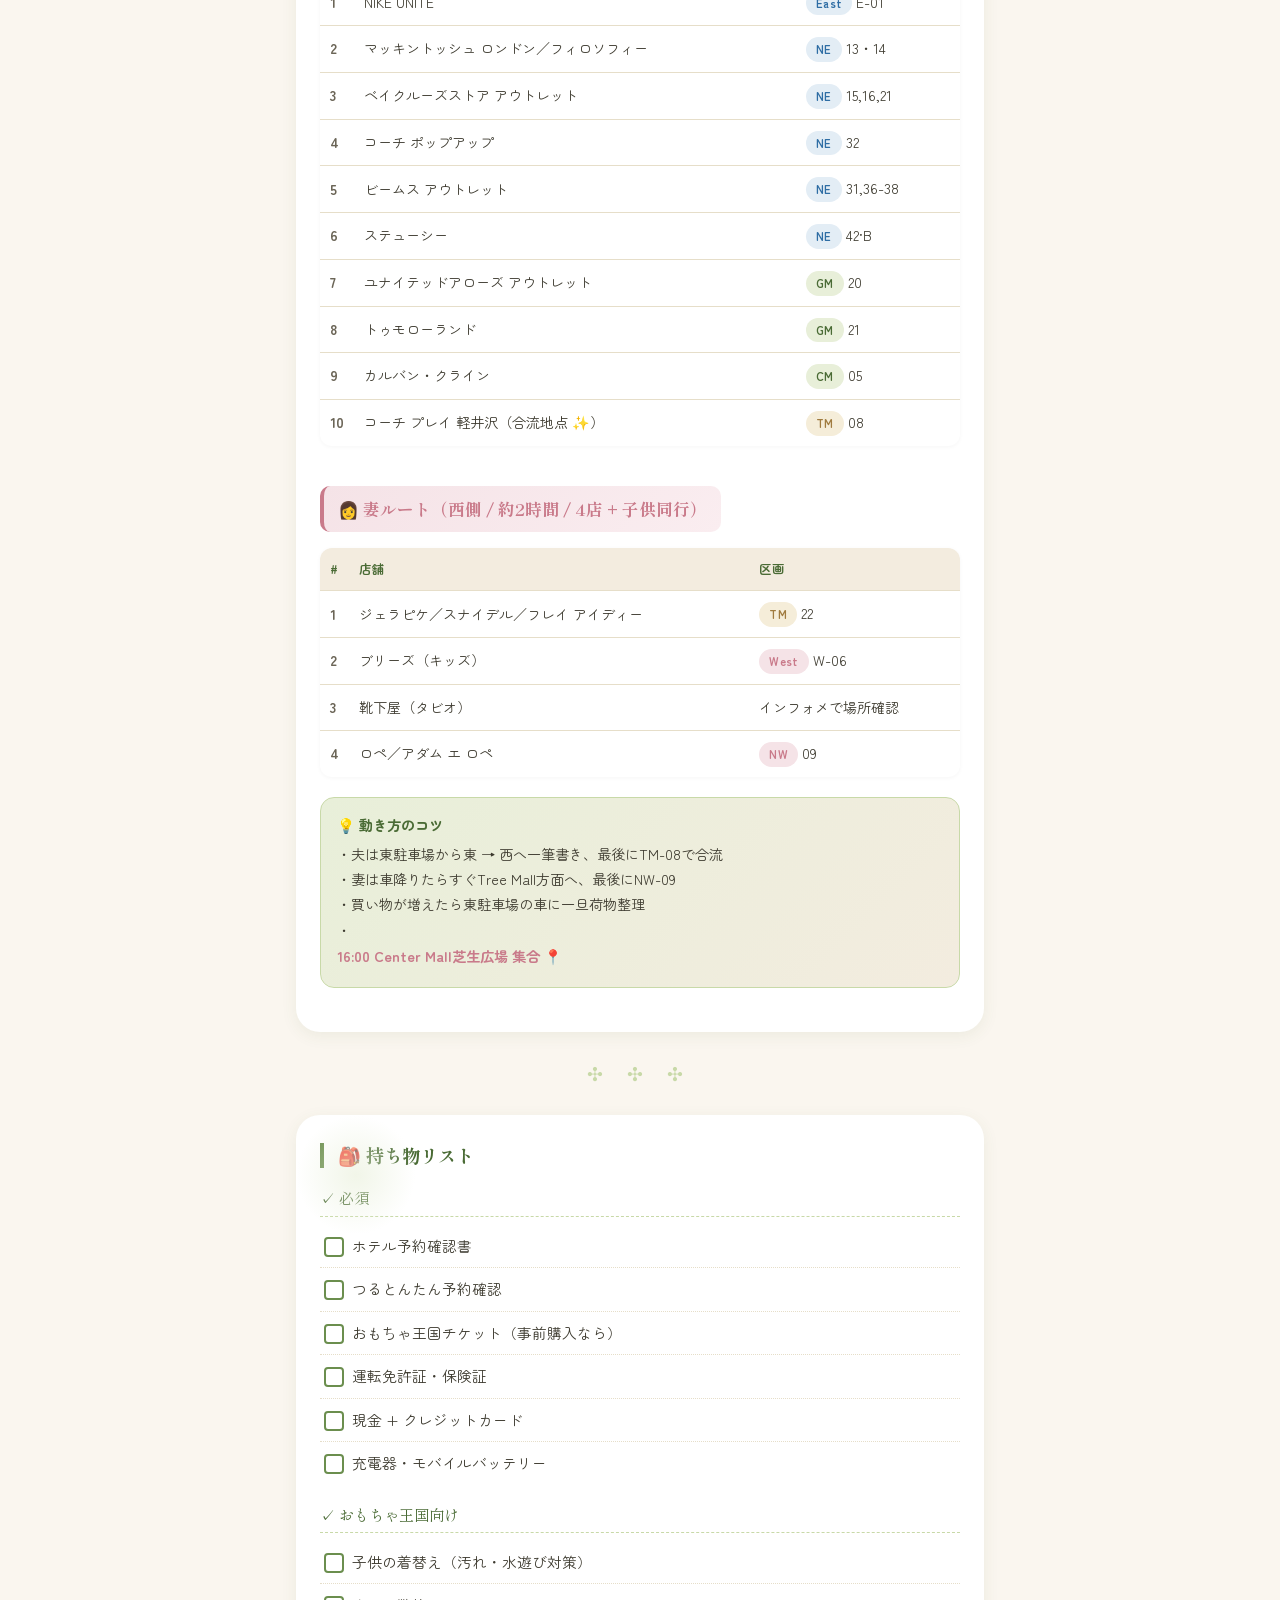
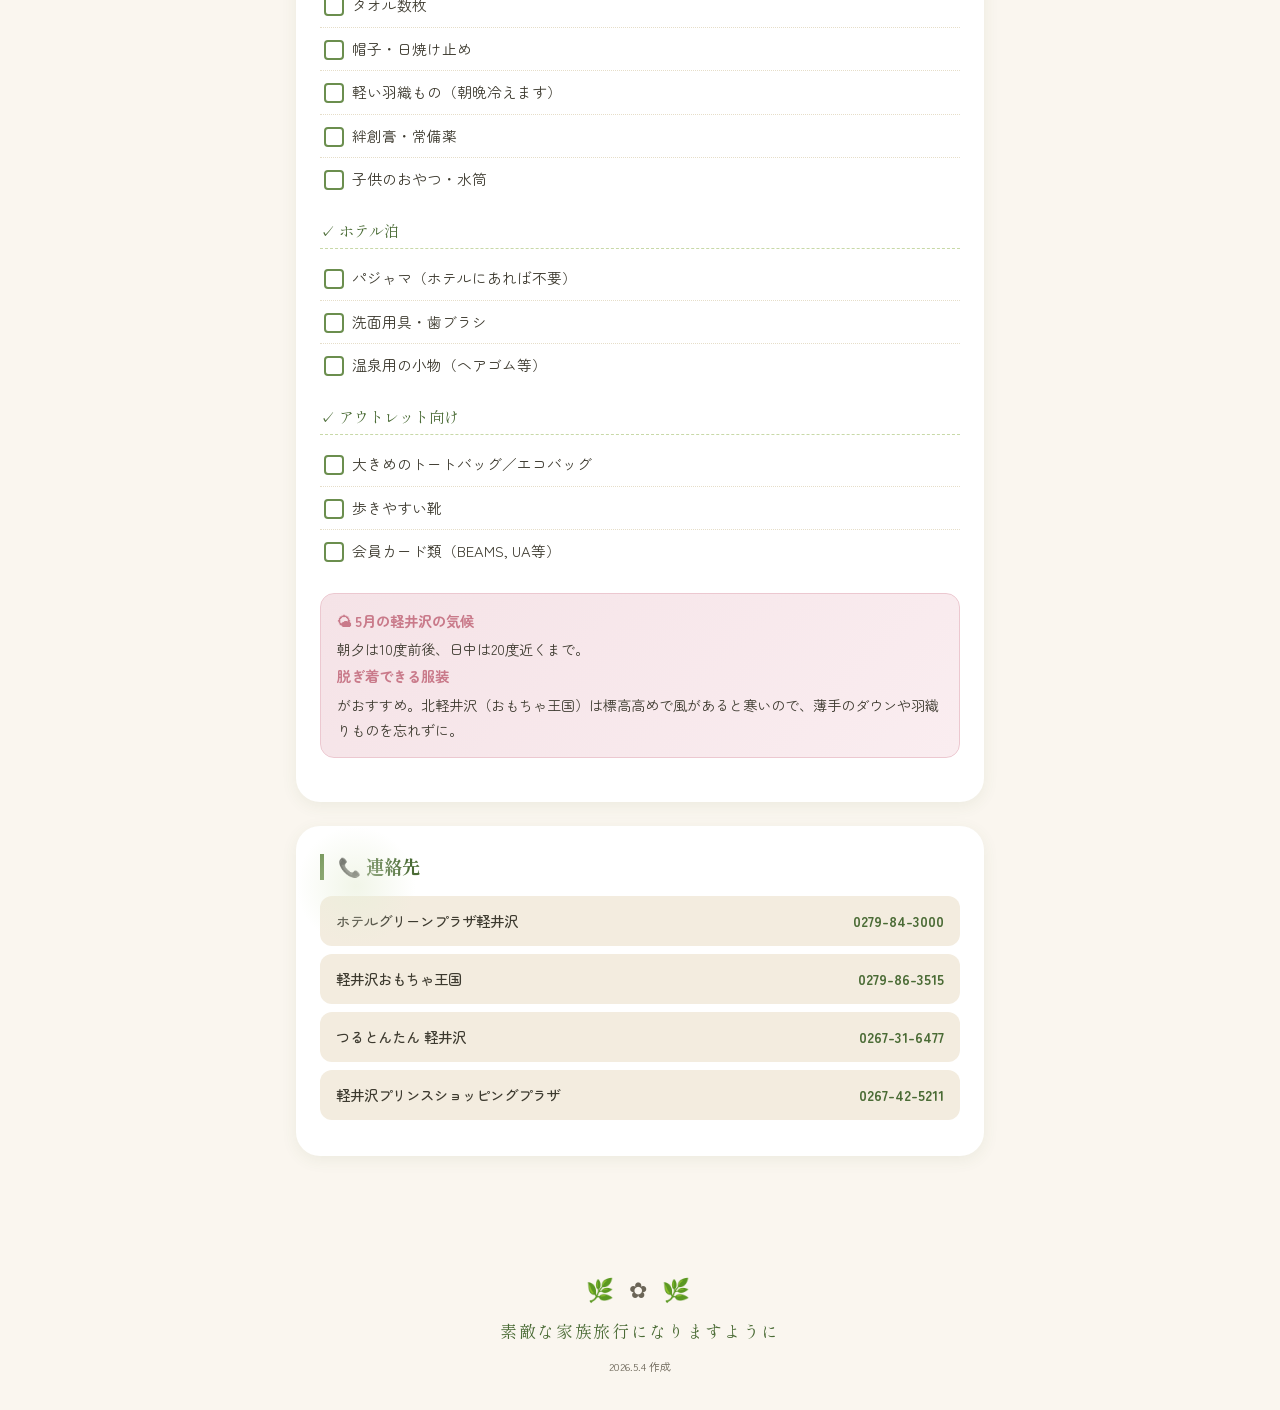
==== commit bb8170dc: "Update arrival time estimates with/without traffic 渋滞なしで2.5時間、渋滞ありで3.5時間という現実的な所要時間を反映。 11:00着想定で動きつ" ====
--- a/index.html
+++ b/index.html
@@ -598,13 +598,14 @@
     </ul>
 
     <div class="info-box">
-      <strong>📍 ルート（約225km / 3:30〜3:40）</strong>
-      宇都宮上三川IC ▸ 北関東道 ▸ 高崎JCT ▸ 上信越道 ▸ 碓氷軽井沢IC ▸ R18 ▸ R146
+      <strong>📍 ルート（約225km）</strong>
+      宇都宮上三川IC ▸ 北関東道 ▸ 高崎JCT ▸ 上信越道 ▸ 碓氷軽井沢IC ▸ R18 ▸ R146<br>
+      <span style="display:inline-block;margin-top:6px;">⏱ 渋滞なし：<strong>約2時間半</strong>（10:00頃着）／渋滞あり：<strong>約3時間半</strong>（11:00頃着）</span>
     </div>
 
     <div class="warn-box">
       <strong>⚠️ GW最終日 注意</strong>
-      朝の中軽井沢交差点は混む可能性あり。+10〜15分の遅れを想定して。
+      朝の中軽井沢交差点は混む可能性あり。<strong>11:00着想定で動く</strong>のが安全策。順調なら早く着いてゆっくりできます。
     </div>
   </section>
 
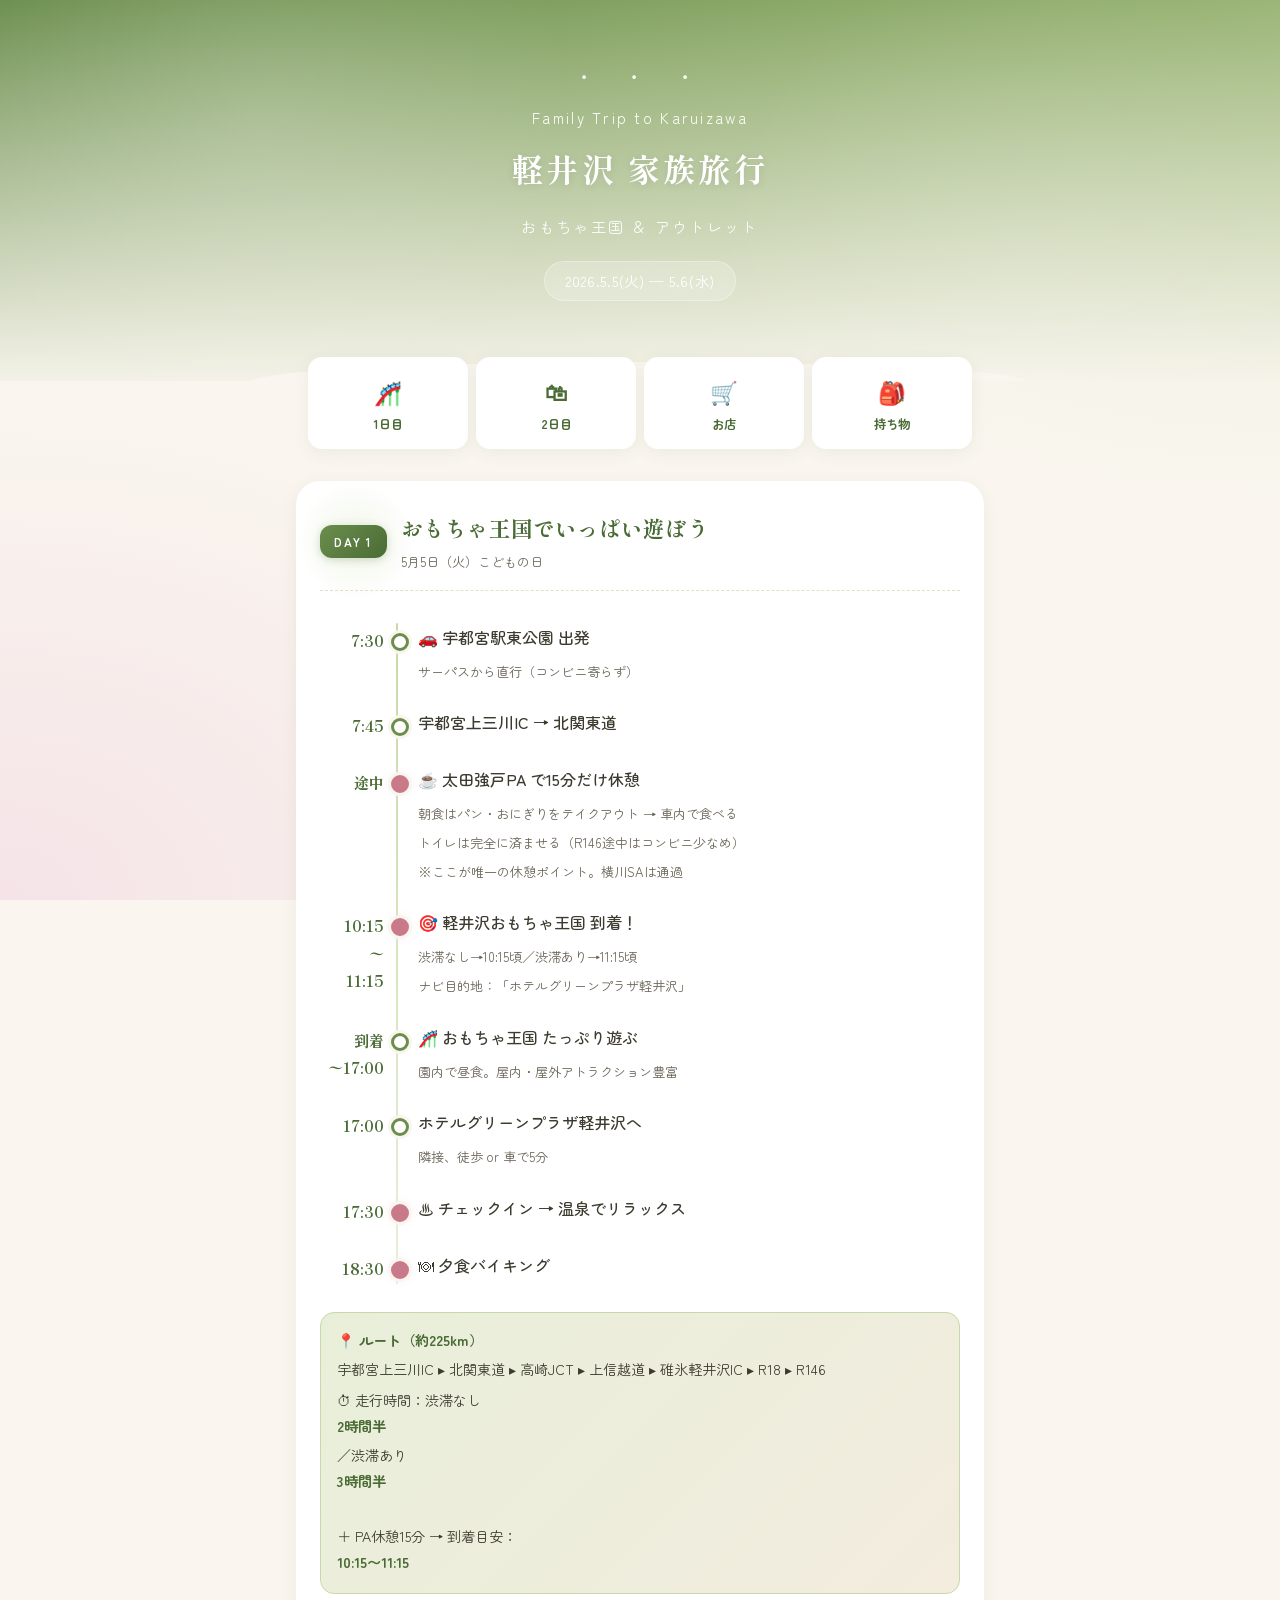
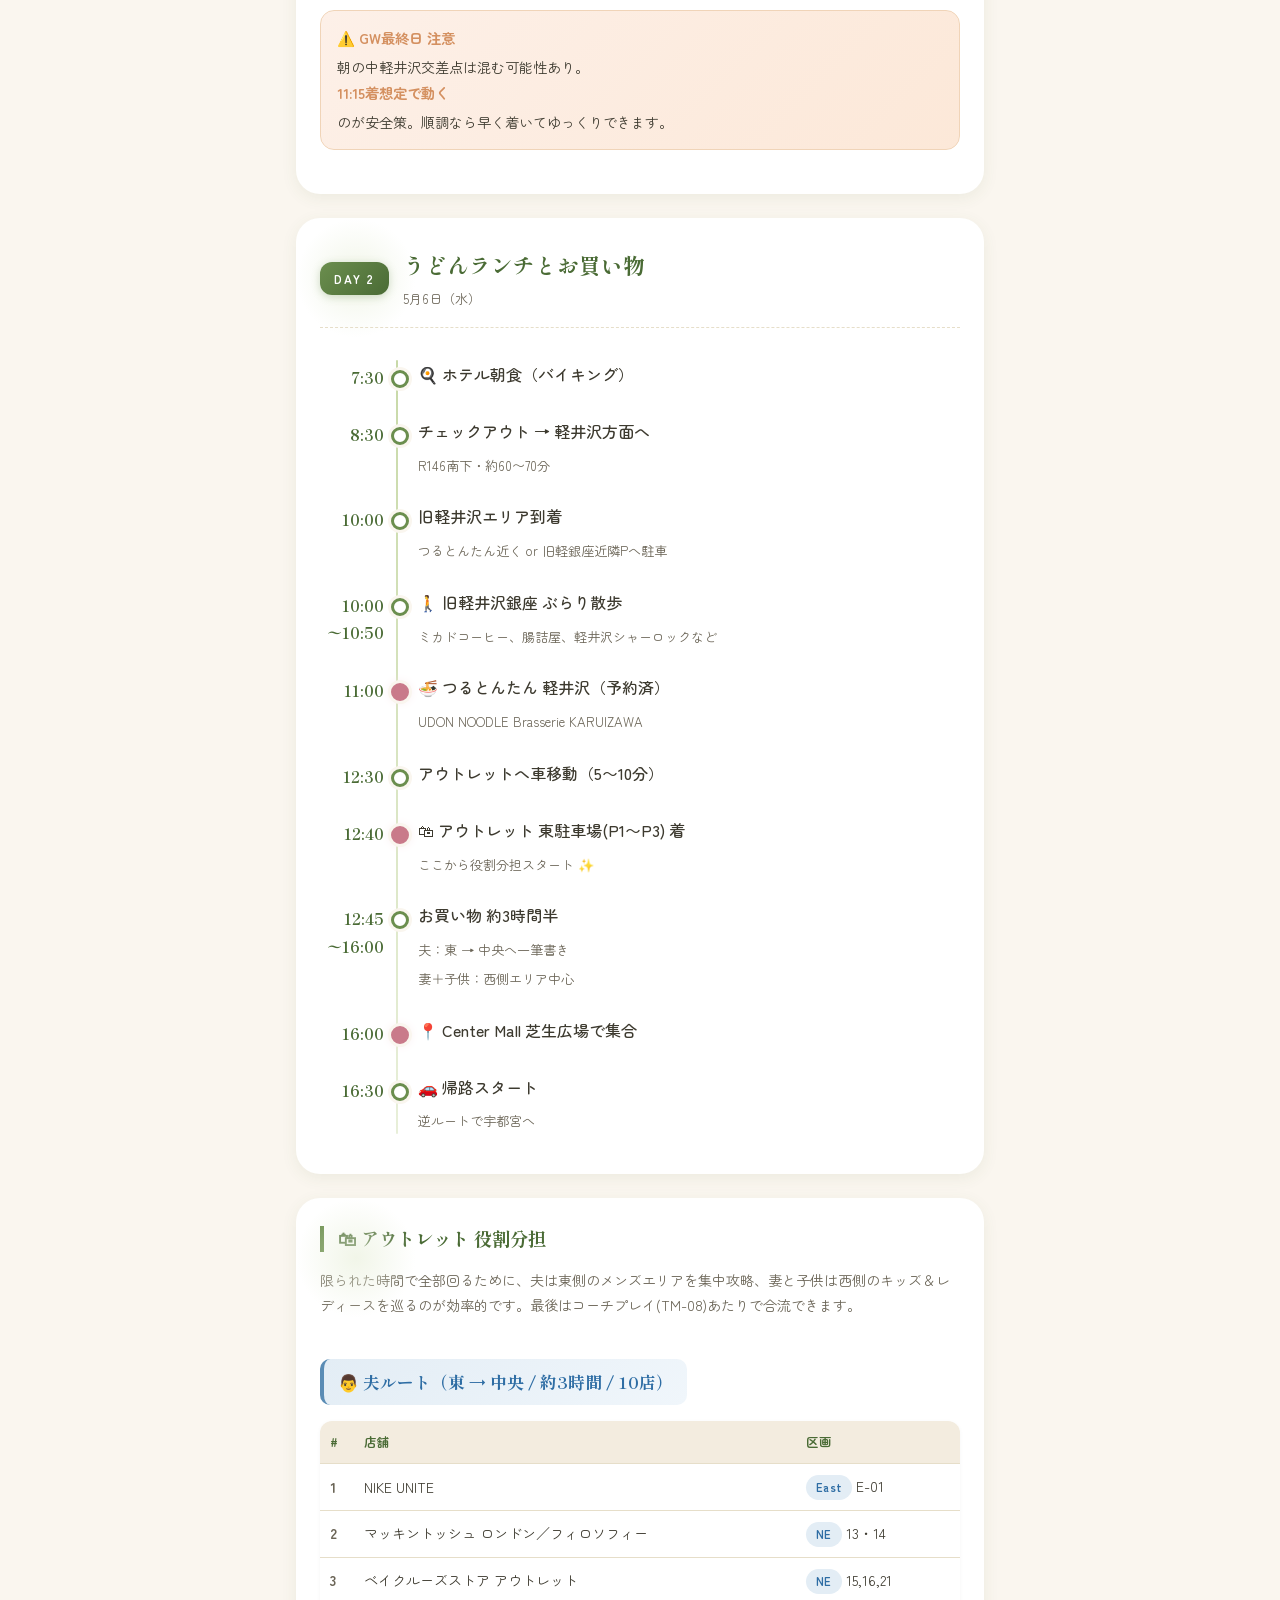
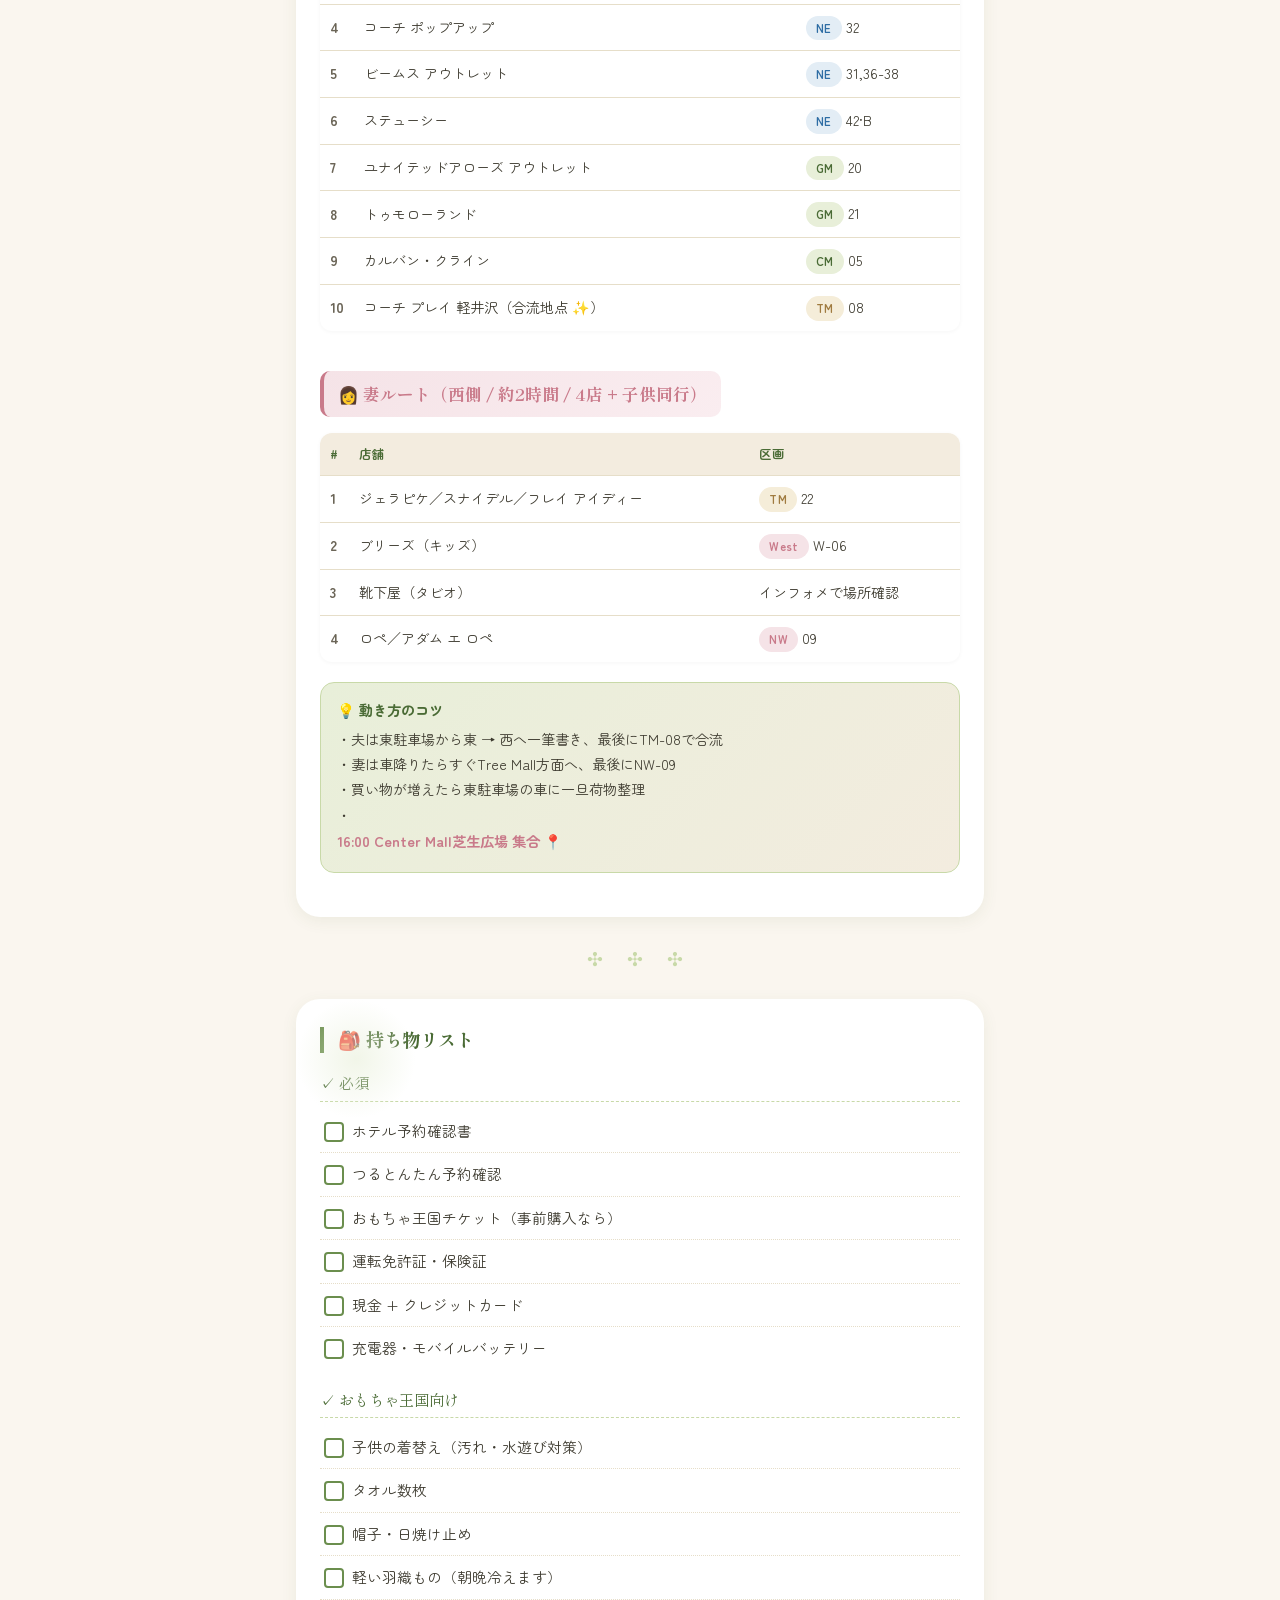
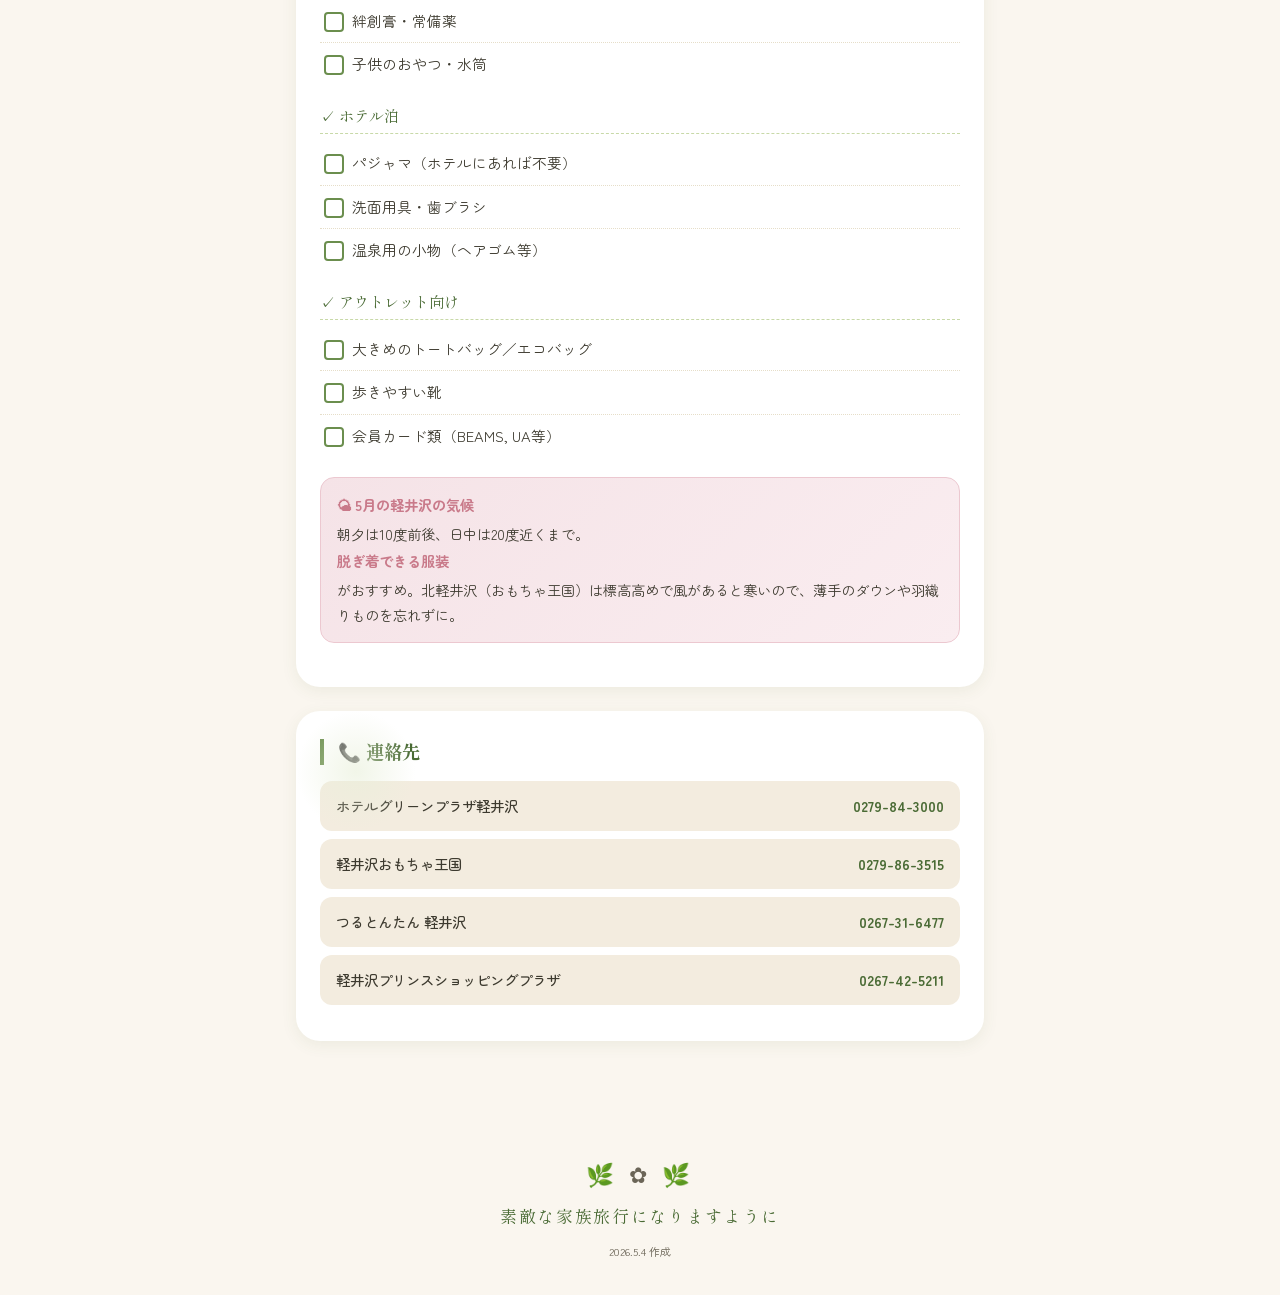
==== commit e57bbb6e: "Reflect non-stop driving time + 15min PA break ユーザー指示：2.5h/3.5hは走行時間（ノンストップ前提）。 PA休憩15分を加算し、到着目安を10:" ====
--- a/index.html
+++ b/index.html
@@ -536,43 +536,23 @@
         </div>
       </li>
       <li class="highlight">
-        <span class="time">8:55</span>
-        <div class="activity">
-          <strong>☕ 太田強戸PA（15分だけ）</strong>
-          <span class="note">朝食はパン・おにぎりをテイクアウト → 車内で食べる<br>トイレは完全に済ませる（R146途中はコンビニ少なめ）</span>
-        </div>
-      </li>
-      <li>
-        <span class="time">9:10</span>
-        <div class="activity">
-          <strong>PA出発</strong>
-        </div>
-      </li>
-      <li>
-        <span class="time">10:20</span>
-        <div class="activity">
-          <strong>高崎JCT → 上信越道</strong>
-          <span class="note">横川SAは通過します</span>
-        </div>
-      </li>
-      <li>
-        <span class="time">10:50</span>
-        <div class="activity">
-          <strong>碓氷軽井沢IC 退出</strong>
-          <span class="note">R18バイパス → 中軽井沢 → R146 北上</span>
+        <span class="time">途中</span>
+        <div class="activity">
+          <strong>☕ 太田強戸PA で15分だけ休憩</strong>
+          <span class="note">朝食はパン・おにぎりをテイクアウト → 車内で食べる<br>トイレは完全に済ませる（R146途中はコンビニ少なめ）<br>※ここが唯一の休憩ポイント。横川SAは通過</span>
         </div>
       </li>
       <li class="highlight">
-        <span class="time">11:00</span>
+        <span class="time">10:15<br>〜<br>11:15</span>
         <div class="activity">
           <strong>🎯 軽井沢おもちゃ王国 到着！</strong>
-          <span class="note">ナビ目的地：「ホテルグリーンプラザ軽井沢」</span>
-        </div>
-      </li>
-      <li>
-        <span class="time">11:00<br>〜17:00</span>
-        <div class="activity">
-          <strong>🎢 おもちゃ王国 たっぷり遊ぶ（6時間）</strong>
+          <span class="note">渋滞なし→10:15頃／渋滞あり→11:15頃<br>ナビ目的地：「ホテルグリーンプラザ軽井沢」</span>
+        </div>
+      </li>
+      <li>
+        <span class="time">到着<br>〜17:00</span>
+        <div class="activity">
+          <strong>🎢 おもちゃ王国 たっぷり遊ぶ</strong>
           <span class="note">園内で昼食。屋内・屋外アトラクション豊富</span>
         </div>
       </li>
@@ -600,12 +580,13 @@
     <div class="info-box">
       <strong>📍 ルート（約225km）</strong>
       宇都宮上三川IC ▸ 北関東道 ▸ 高崎JCT ▸ 上信越道 ▸ 碓氷軽井沢IC ▸ R18 ▸ R146<br>
-      <span style="display:inline-block;margin-top:6px;">⏱ 渋滞なし：<strong>約2時間半</strong>（10:00頃着）／渋滞あり：<strong>約3時間半</strong>（11:00頃着）</span>
+      <span style="display:inline-block;margin-top:6px;">⏱ 走行時間：渋滞なし<strong>2時間半</strong>／渋滞あり<strong>3時間半</strong><br>
+      ＋ PA休憩15分 → 到着目安：<strong>10:15〜11:15</strong></span>
     </div>
 
     <div class="warn-box">
       <strong>⚠️ GW最終日 注意</strong>
-      朝の中軽井沢交差点は混む可能性あり。<strong>11:00着想定で動く</strong>のが安全策。順調なら早く着いてゆっくりできます。
+      朝の中軽井沢交差点は混む可能性あり。<strong>11:15着想定で動く</strong>のが安全策。順調なら早く着いてゆっくりできます。
     </div>
   </section>
 
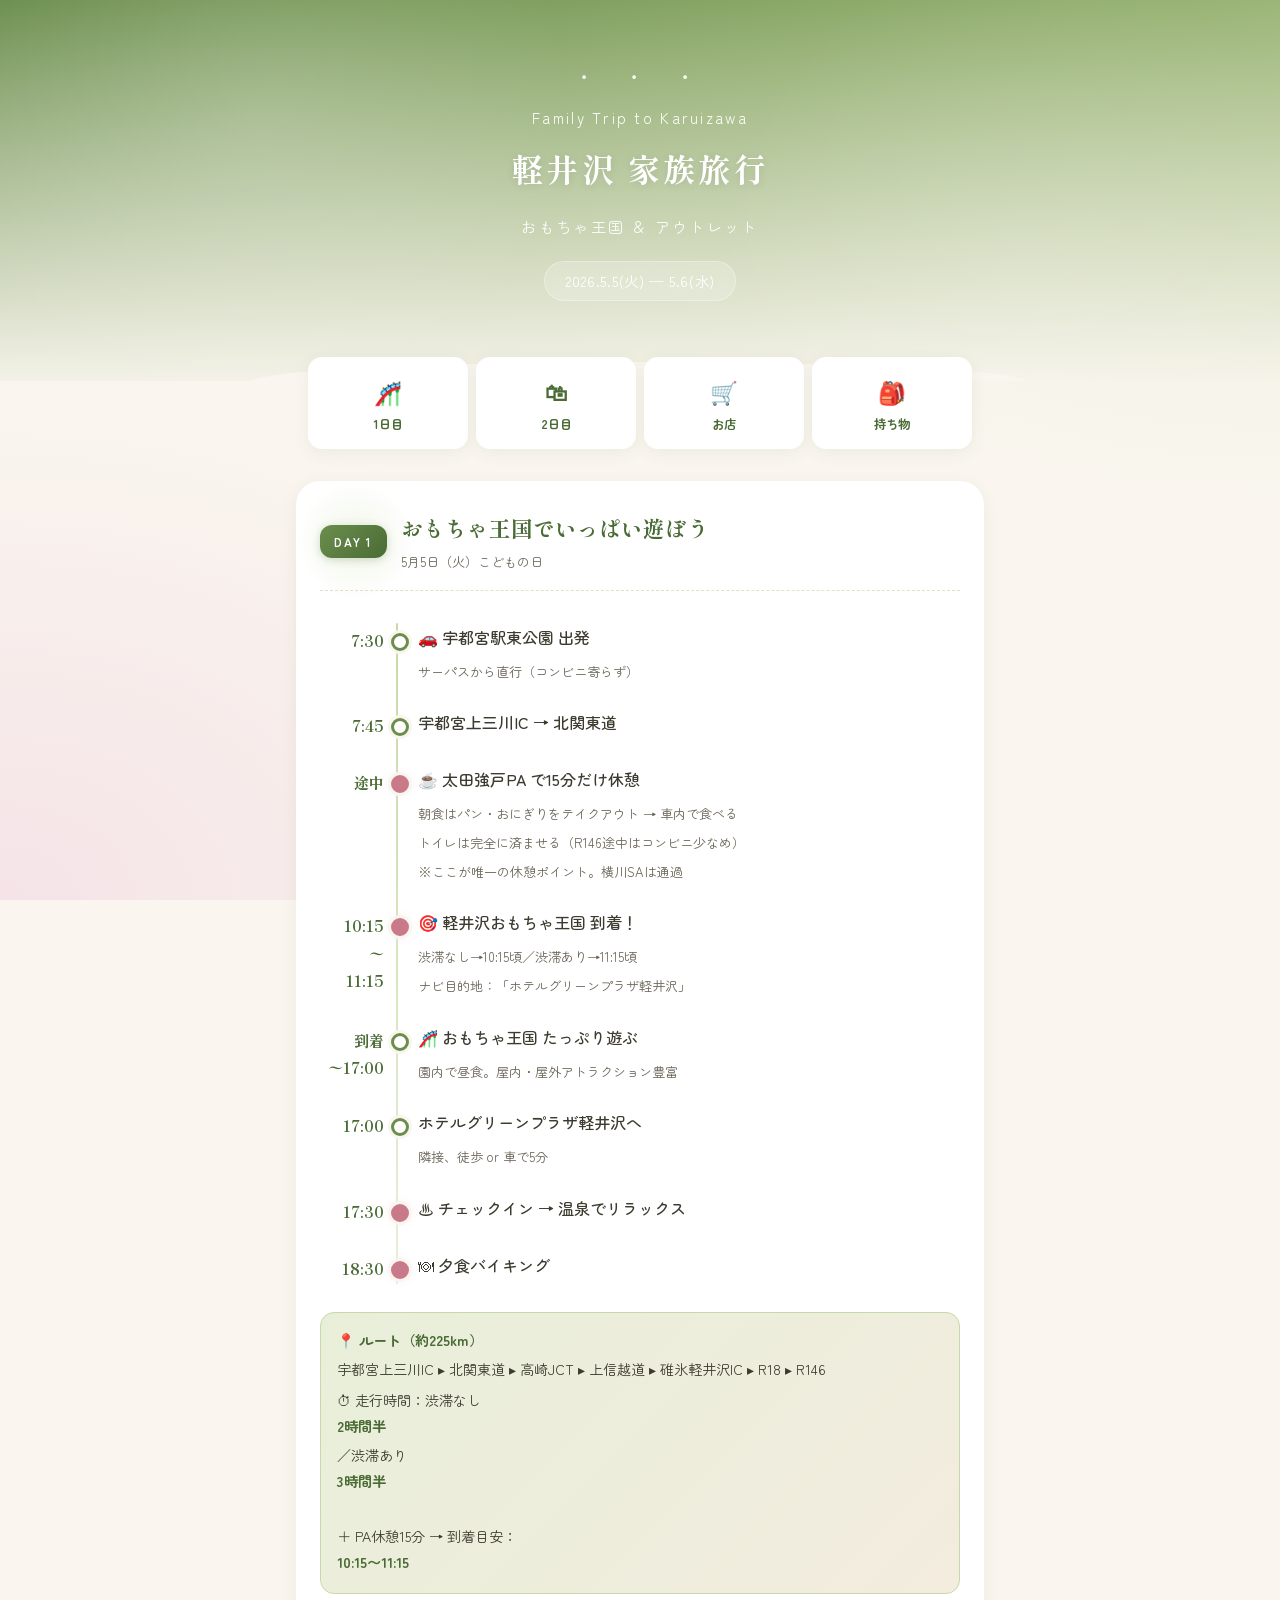
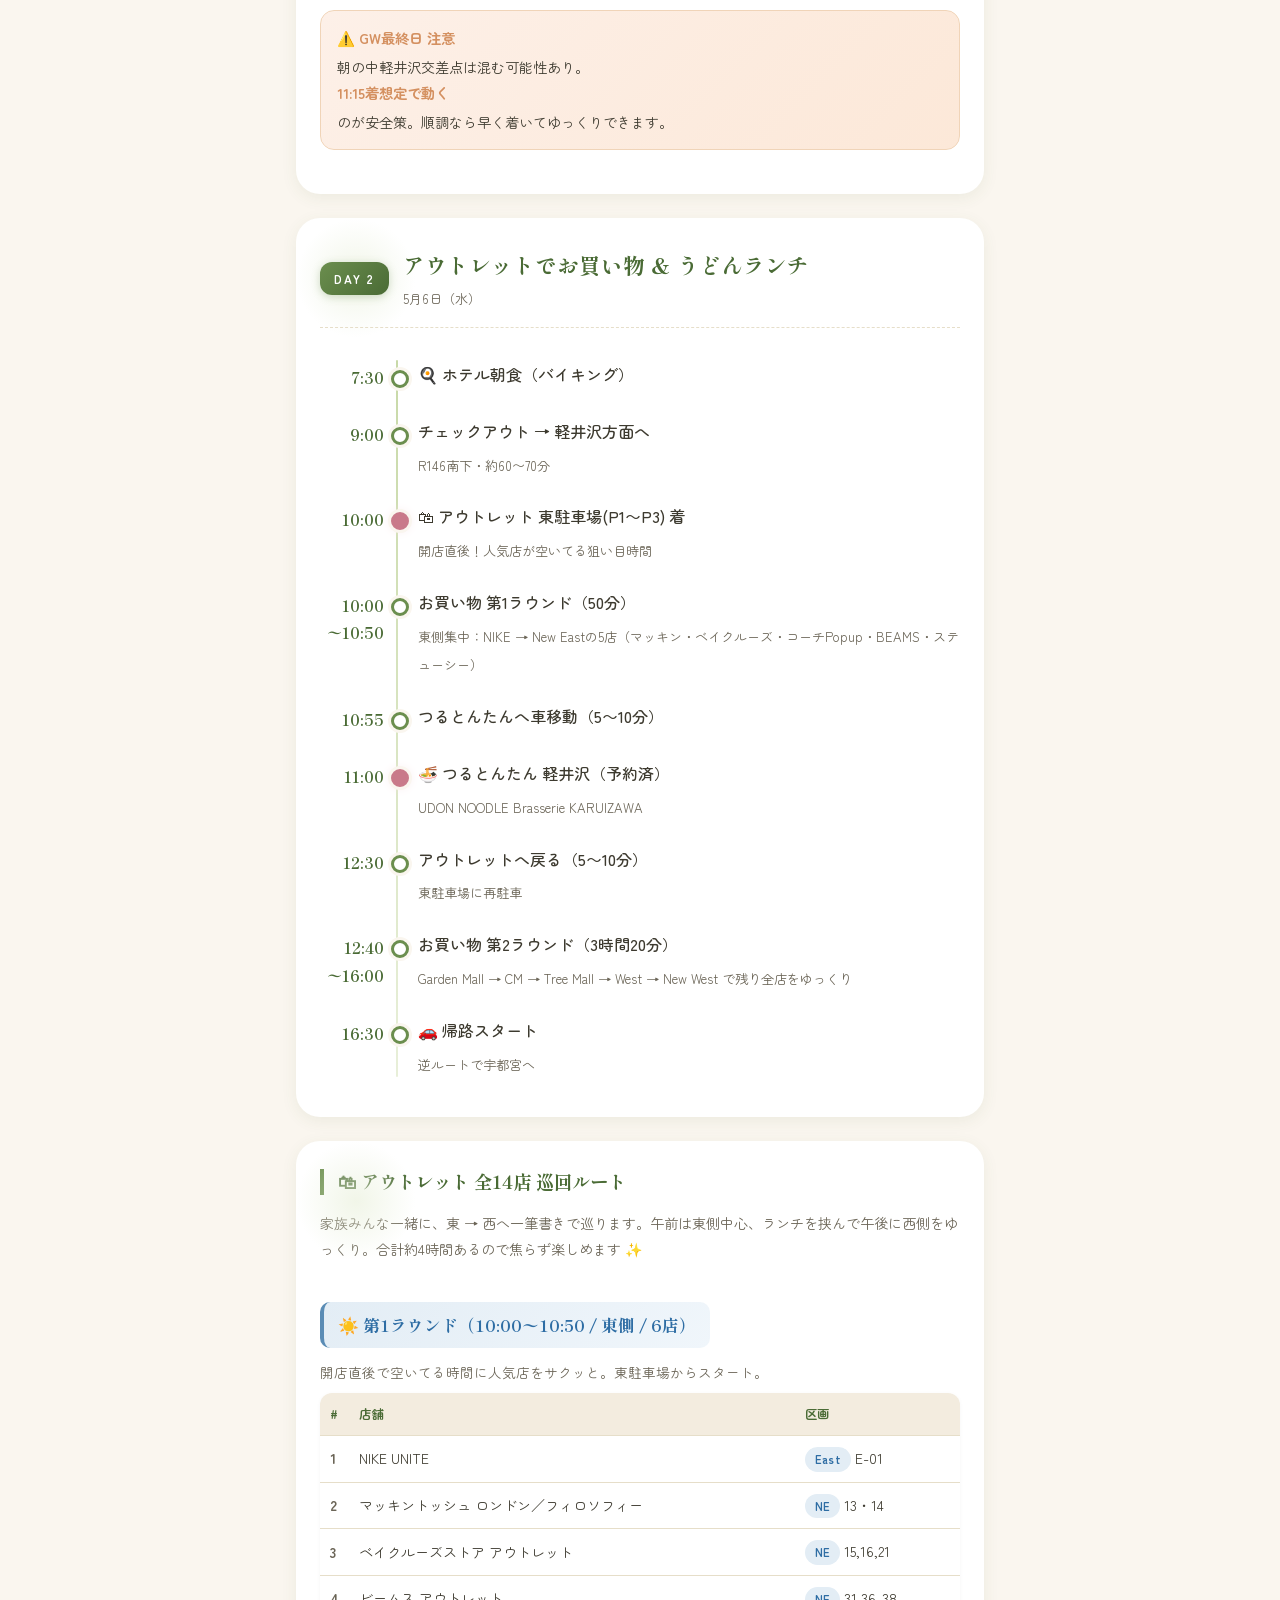
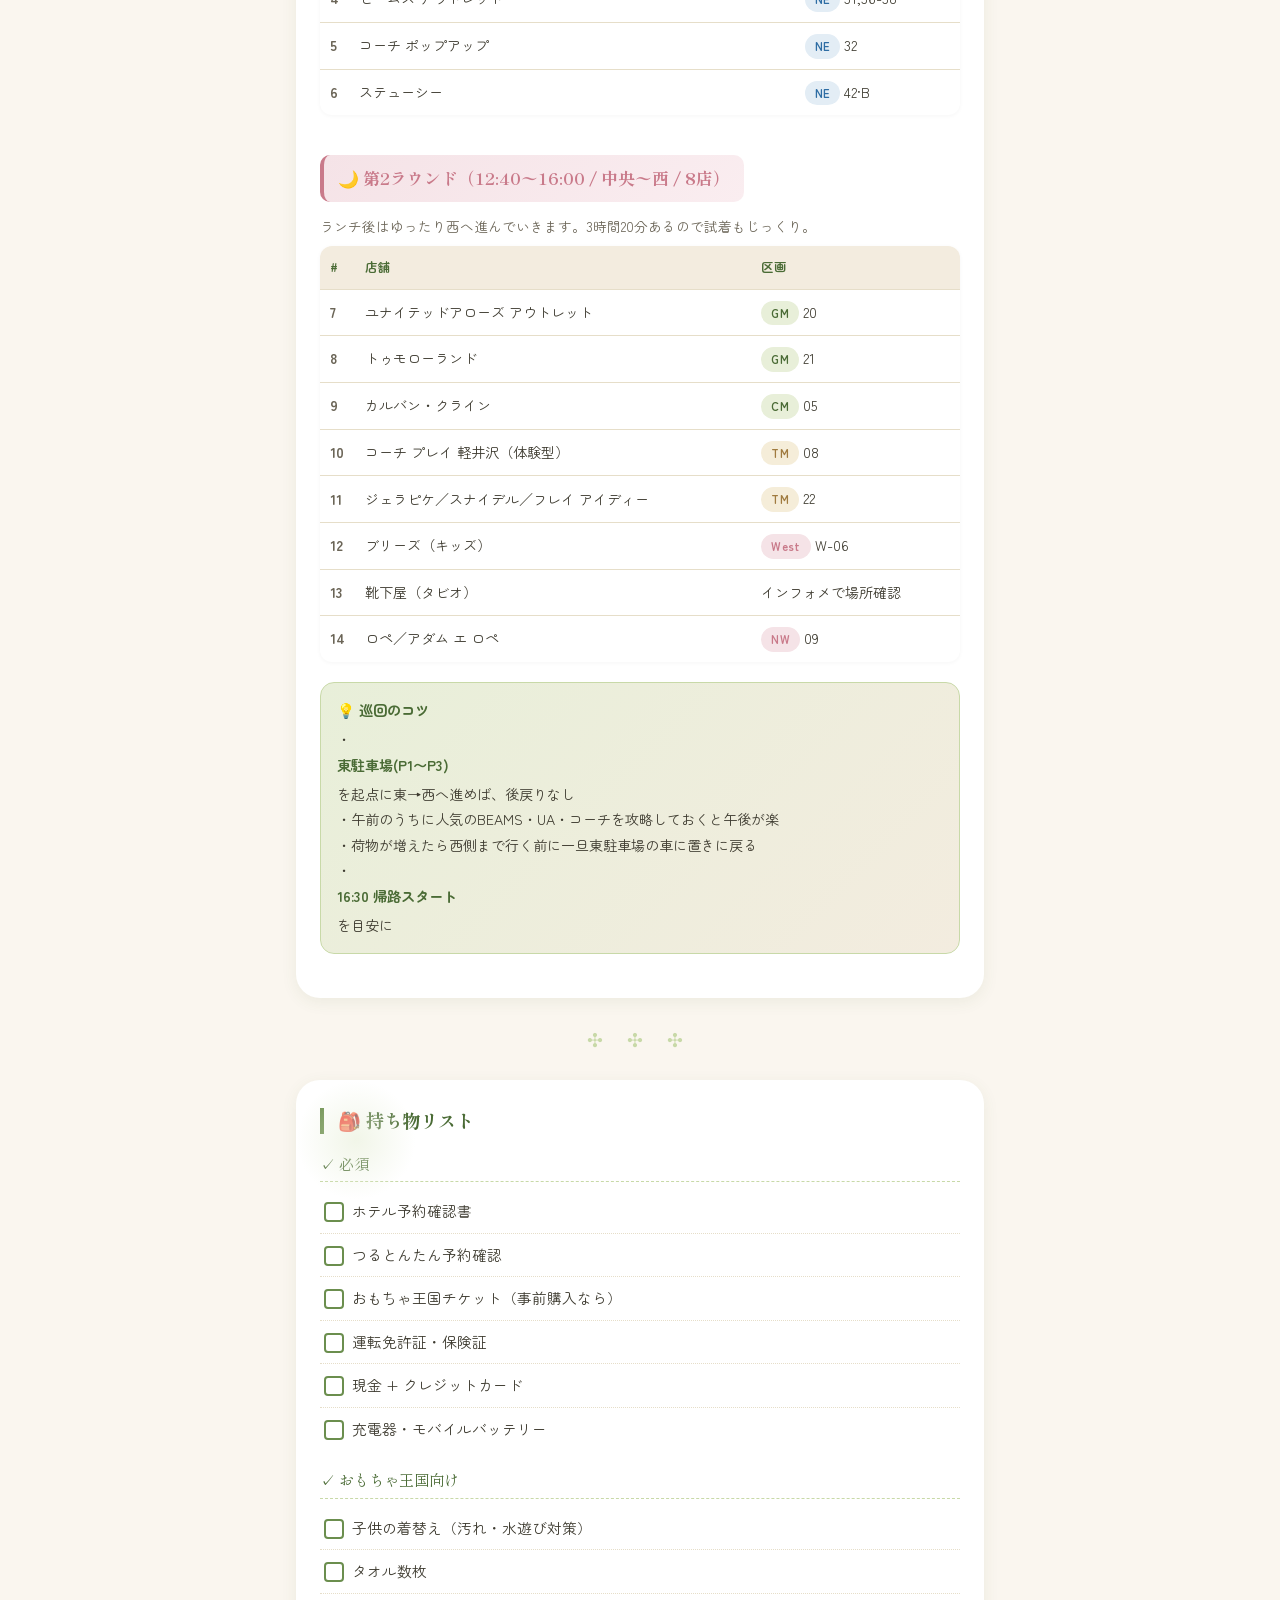
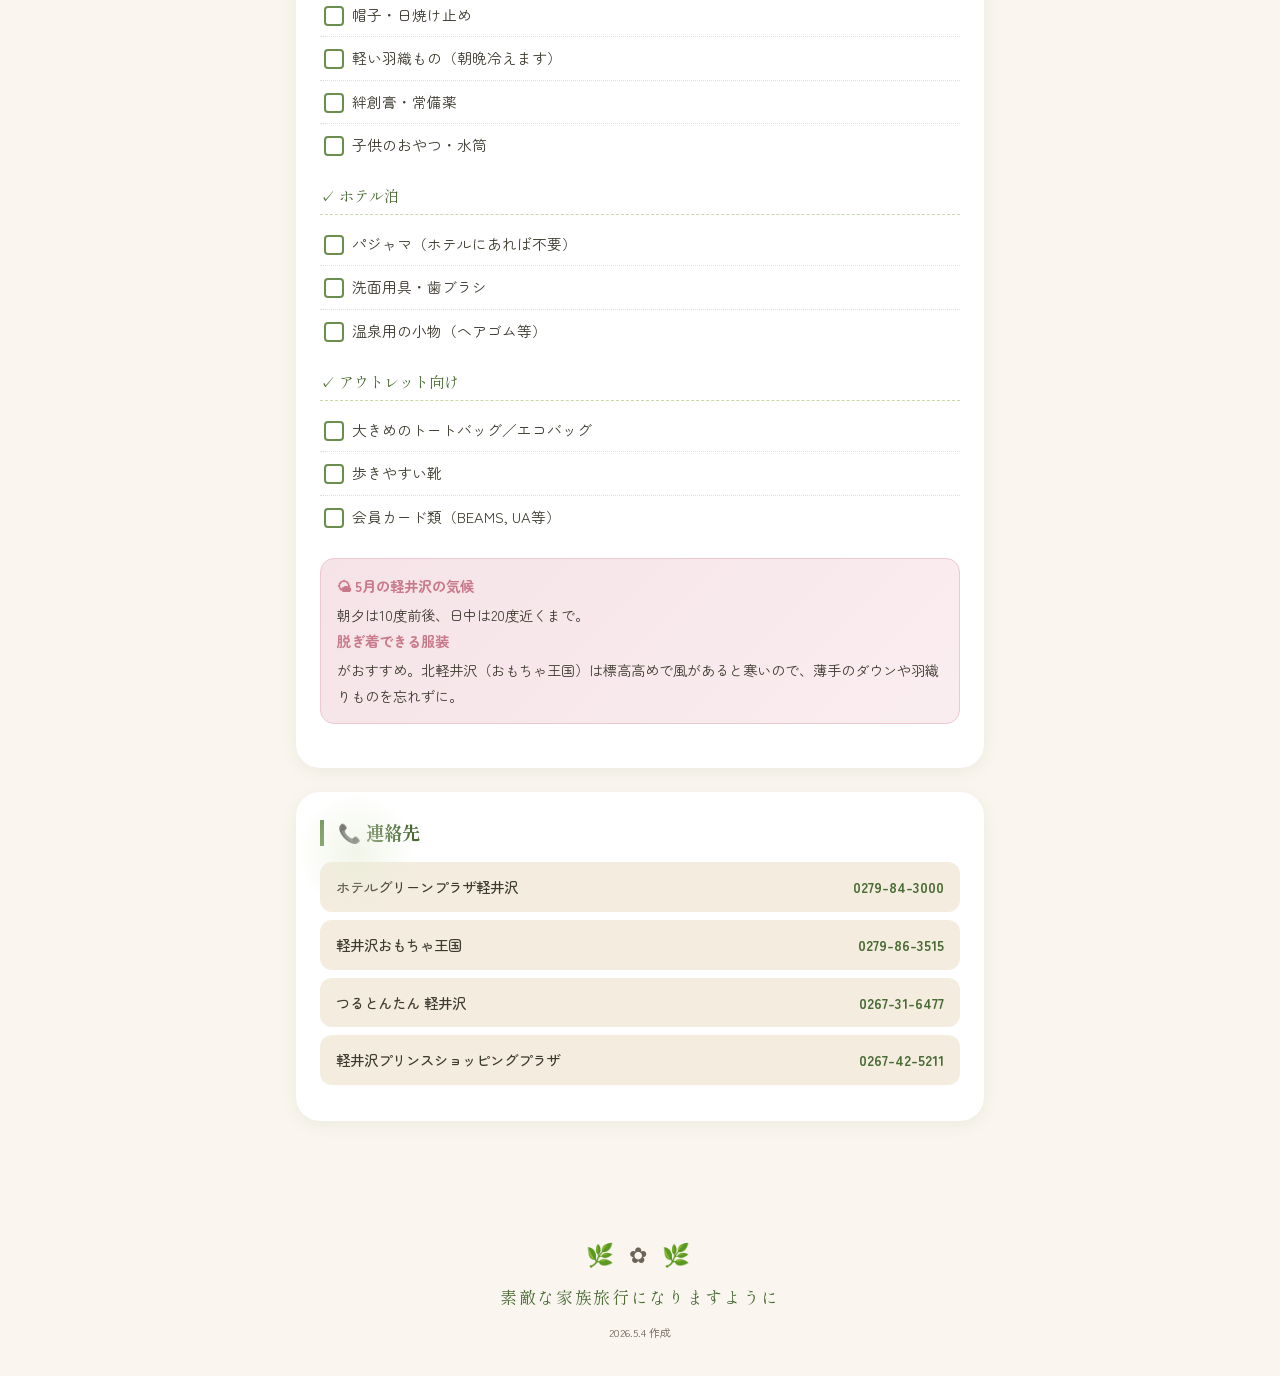
==== commit 936fdc2e: "Restructure Day 2 to morning+afternoon outlet shopping 家族で一緒に回りたい意向に合わせて役割分担を撤廃。 旧軽井沢散歩はスキップし、開店直後10" ====
--- a/index.html
+++ b/index.html
@@ -595,7 +595,7 @@
     <div class="day-header">
       <span class="day-badge">DAY 2</span>
       <div>
-        <div class="day-title">うどんランチとお買い物</div>
+        <div class="day-title">アウトレットでお買い物 ＆ うどんランチ</div>
         <div class="day-date">5月6日（水）</div>
       </div>
     </div>
@@ -608,24 +608,30 @@
         </div>
       </li>
       <li>
-        <span class="time">8:30</span>
+        <span class="time">9:00</span>
         <div class="activity">
           <strong>チェックアウト → 軽井沢方面へ</strong>
           <span class="note">R146南下・約60〜70分</span>
         </div>
       </li>
-      <li>
+      <li class="highlight">
         <span class="time">10:00</span>
         <div class="activity">
-          <strong>旧軽井沢エリア到着</strong>
-          <span class="note">つるとんたん近く or 旧軽銀座近隣Pへ駐車</span>
+          <strong>🛍 アウトレット 東駐車場(P1〜P3) 着</strong>
+          <span class="note">開店直後！人気店が空いてる狙い目時間</span>
         </div>
       </li>
       <li>
         <span class="time">10:00<br>〜10:50</span>
         <div class="activity">
-          <strong>🚶 旧軽井沢銀座 ぶらり散歩</strong>
-          <span class="note">ミカドコーヒー、腸詰屋、軽井沢シャーロックなど</span>
+          <strong>お買い物 第1ラウンド（50分）</strong>
+          <span class="note">東側集中：NIKE → New Eastの5店（マッキン・ベイクルーズ・コーチPopup・BEAMS・ステューシー）</span>
+        </div>
+      </li>
+      <li>
+        <span class="time">10:55</span>
+        <div class="activity">
+          <strong>つるとんたんへ車移動（5〜10分）</strong>
         </div>
       </li>
       <li class="highlight">
@@ -638,27 +644,15 @@
       <li>
         <span class="time">12:30</span>
         <div class="activity">
-          <strong>アウトレットへ車移動（5〜10分）</strong>
-        </div>
-      </li>
-      <li class="highlight">
-        <span class="time">12:40</span>
-        <div class="activity">
-          <strong>🛍 アウトレット 東駐車場(P1〜P3) 着</strong>
-          <span class="note">ここから役割分担スタート ✨</span>
-        </div>
-      </li>
-      <li>
-        <span class="time">12:45<br>〜16:00</span>
-        <div class="activity">
-          <strong>お買い物 約3時間半</strong>
-          <span class="note">夫：東 → 中央へ一筆書き<br>妻＋子供：西側エリア中心</span>
-        </div>
-      </li>
-      <li class="highlight">
-        <span class="time">16:00</span>
-        <div class="activity">
-          <strong>📍 Center Mall 芝生広場で集合</strong>
+          <strong>アウトレットへ戻る（5〜10分）</strong>
+          <span class="note">東駐車場に再駐車</span>
+        </div>
+      </li>
+      <li>
+        <span class="time">12:40<br>〜16:00</span>
+        <div class="activity">
+          <strong>お買い物 第2ラウンド（3時間20分）</strong>
+          <span class="note">Garden Mall → CM → Tree Mall → West → New West で残り全店をゆっくり</span>
         </div>
       </li>
       <li>
@@ -673,46 +667,52 @@
 
   <!-- =========== SHOPS =========== -->
   <section class="day-card" id="shops">
-    <h2 class="section">🛍 アウトレット 役割分担</h2>
+    <h2 class="section">🛍 アウトレット 全14店 巡回ルート</h2>
 
     <p style="font-size:0.88rem; color:var(--ink-soft); margin:0 0 16px;">
-      限られた時間で全部回るために、夫は東側のメンズエリアを集中攻略、妻と子供は西側のキッズ＆レディースを巡るのが効率的です。最後はコーチプレイ(TM-08)あたりで合流できます。
+      家族みんな一緒に、東 → 西へ一筆書きで巡ります。午前は東側中心、ランチを挟んで午後に西側をゆっくり。合計約4時間あるので焦らず楽しめます ✨
     </p>
 
-    <h3 class="role-title role-husband">👨 夫ルート（東 → 中央 / 約3時間 / 10店）</h3>
+    <h3 class="role-title role-husband">☀️ 第1ラウンド（10:00〜10:50 / 東側 / 6店）</h3>
+    <p style="font-size:0.85rem; color:var(--ink-soft); margin:4px 0 8px;">
+      開店直後で空いてる時間に人気店をサクッと。東駐車場からスタート。
+    </p>
     <table class="shop-table">
       <thead><tr><th>#</th><th>店舗</th><th>区画</th></tr></thead>
       <tbody>
         <tr><td>1</td><td>NIKE UNITE</td><td><span class="area-tag east">East</span>E-01</td></tr>
         <tr><td>2</td><td>マッキントッシュ ロンドン／フィロソフィー</td><td><span class="area-tag east">NE</span>13・14</td></tr>
         <tr><td>3</td><td>ベイクルーズストア アウトレット</td><td><span class="area-tag east">NE</span>15,16,21</td></tr>
-        <tr><td>4</td><td>コーチ ポップアップ</td><td><span class="area-tag east">NE</span>32</td></tr>
-        <tr><td>5</td><td>ビームス アウトレット</td><td><span class="area-tag east">NE</span>31,36-38</td></tr>
+        <tr><td>4</td><td>ビームス アウトレット</td><td><span class="area-tag east">NE</span>31,36-38</td></tr>
+        <tr><td>5</td><td>コーチ ポップアップ</td><td><span class="area-tag east">NE</span>32</td></tr>
         <tr><td>6</td><td>ステューシー</td><td><span class="area-tag east">NE</span>42·B</td></tr>
+      </tbody>
+    </table>
+
+    <h3 class="role-title role-wife">🌙 第2ラウンド（12:40〜16:00 / 中央〜西 / 8店）</h3>
+    <p style="font-size:0.85rem; color:var(--ink-soft); margin:4px 0 8px;">
+      ランチ後はゆったり西へ進んでいきます。3時間20分あるので試着もじっくり。
+    </p>
+    <table class="shop-table">
+      <thead><tr><th>#</th><th>店舗</th><th>区画</th></tr></thead>
+      <tbody>
         <tr><td>7</td><td>ユナイテッドアローズ アウトレット</td><td><span class="area-tag">GM</span>20</td></tr>
         <tr><td>8</td><td>トゥモローランド</td><td><span class="area-tag">GM</span>21</td></tr>
         <tr><td>9</td><td>カルバン・クライン</td><td><span class="area-tag">CM</span>05</td></tr>
-        <tr><td>10</td><td>コーチ プレイ 軽井沢（合流地点 ✨）</td><td><span class="area-tag tree">TM</span>08</td></tr>
+        <tr><td>10</td><td>コーチ プレイ 軽井沢（体験型）</td><td><span class="area-tag tree">TM</span>08</td></tr>
+        <tr><td>11</td><td>ジェラピケ／スナイデル／フレイ アイディー</td><td><span class="area-tag tree">TM</span>22</td></tr>
+        <tr><td>12</td><td>ブリーズ（キッズ）</td><td><span class="area-tag west">West</span>W-06</td></tr>
+        <tr><td>13</td><td>靴下屋（タビオ）</td><td>インフォメで場所確認</td></tr>
+        <tr><td>14</td><td>ロペ／アダム エ ロペ</td><td><span class="area-tag west">NW</span>09</td></tr>
       </tbody>
     </table>
 
-    <h3 class="role-title role-wife">👩 妻ルート（西側 / 約2時間 / 4店 + 子供同行）</h3>
-    <table class="shop-table">
-      <thead><tr><th>#</th><th>店舗</th><th>区画</th></tr></thead>
-      <tbody>
-        <tr><td>1</td><td>ジェラピケ／スナイデル／フレイ アイディー</td><td><span class="area-tag tree">TM</span>22</td></tr>
-        <tr><td>2</td><td>ブリーズ（キッズ）</td><td><span class="area-tag west">West</span>W-06</td></tr>
-        <tr><td>3</td><td>靴下屋（タビオ）</td><td>インフォメで場所確認</td></tr>
-        <tr><td>4</td><td>ロペ／アダム エ ロペ</td><td><span class="area-tag west">NW</span>09</td></tr>
-      </tbody>
-    </table>
-
     <div class="info-box" style="margin-top:20px;">
-      <strong>💡 動き方のコツ</strong>
-      ・夫は東駐車場から東 → 西へ一筆書き、最後にTM-08で合流<br>
-      ・妻は車降りたらすぐTree Mall方面へ、最後にNW-09<br>
-      ・買い物が増えたら東駐車場の車に一旦荷物整理<br>
-      ・<strong style="color:var(--rose);">16:00 Center Mall芝生広場 集合 📍</strong>
+      <strong>💡 巡回のコツ</strong>
+      ・<strong>東駐車場(P1〜P3)</strong>を起点に東→西へ進めば、後戻りなし<br>
+      ・午前のうちに人気のBEAMS・UA・コーチを攻略しておくと午後が楽<br>
+      ・荷物が増えたら西側まで行く前に一旦東駐車場の車に置きに戻る<br>
+      ・<strong style="color:var(--accent-deep);">16:30 帰路スタート</strong>を目安に
     </div>
   </section>
 
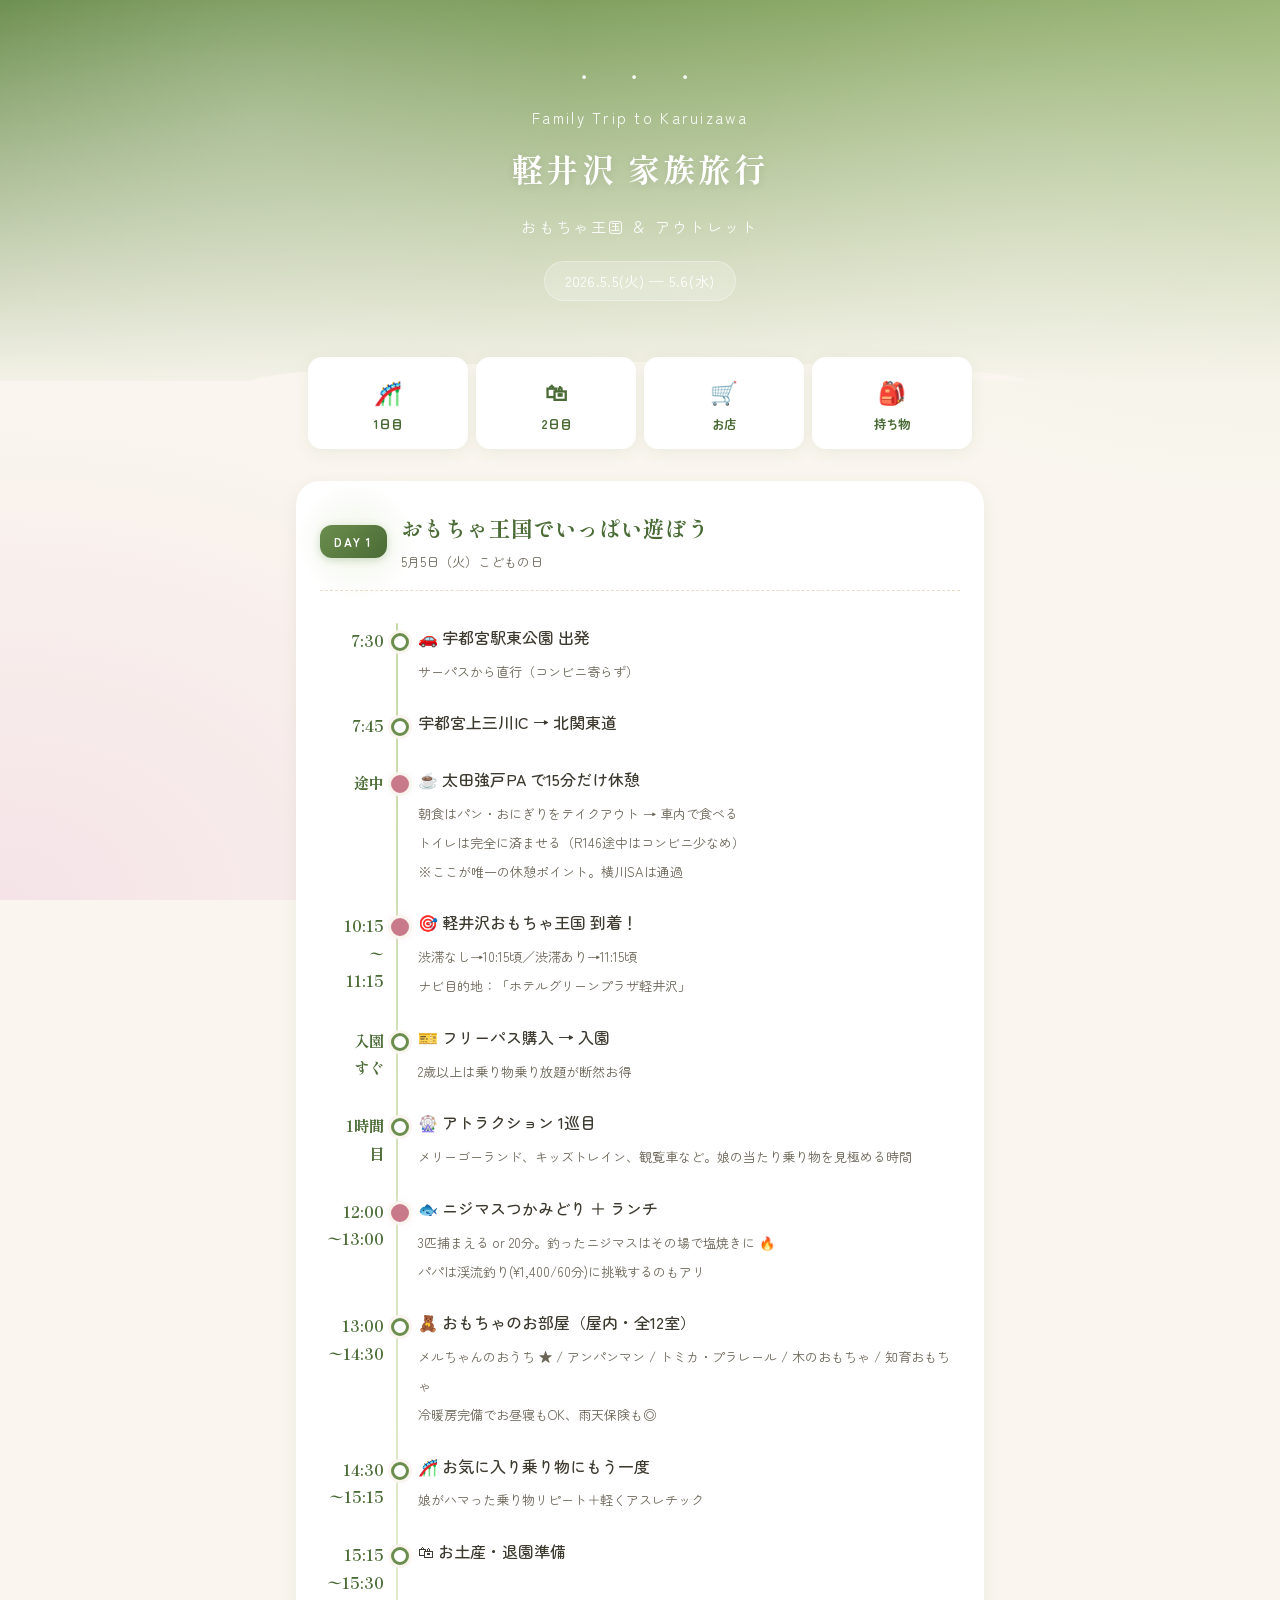
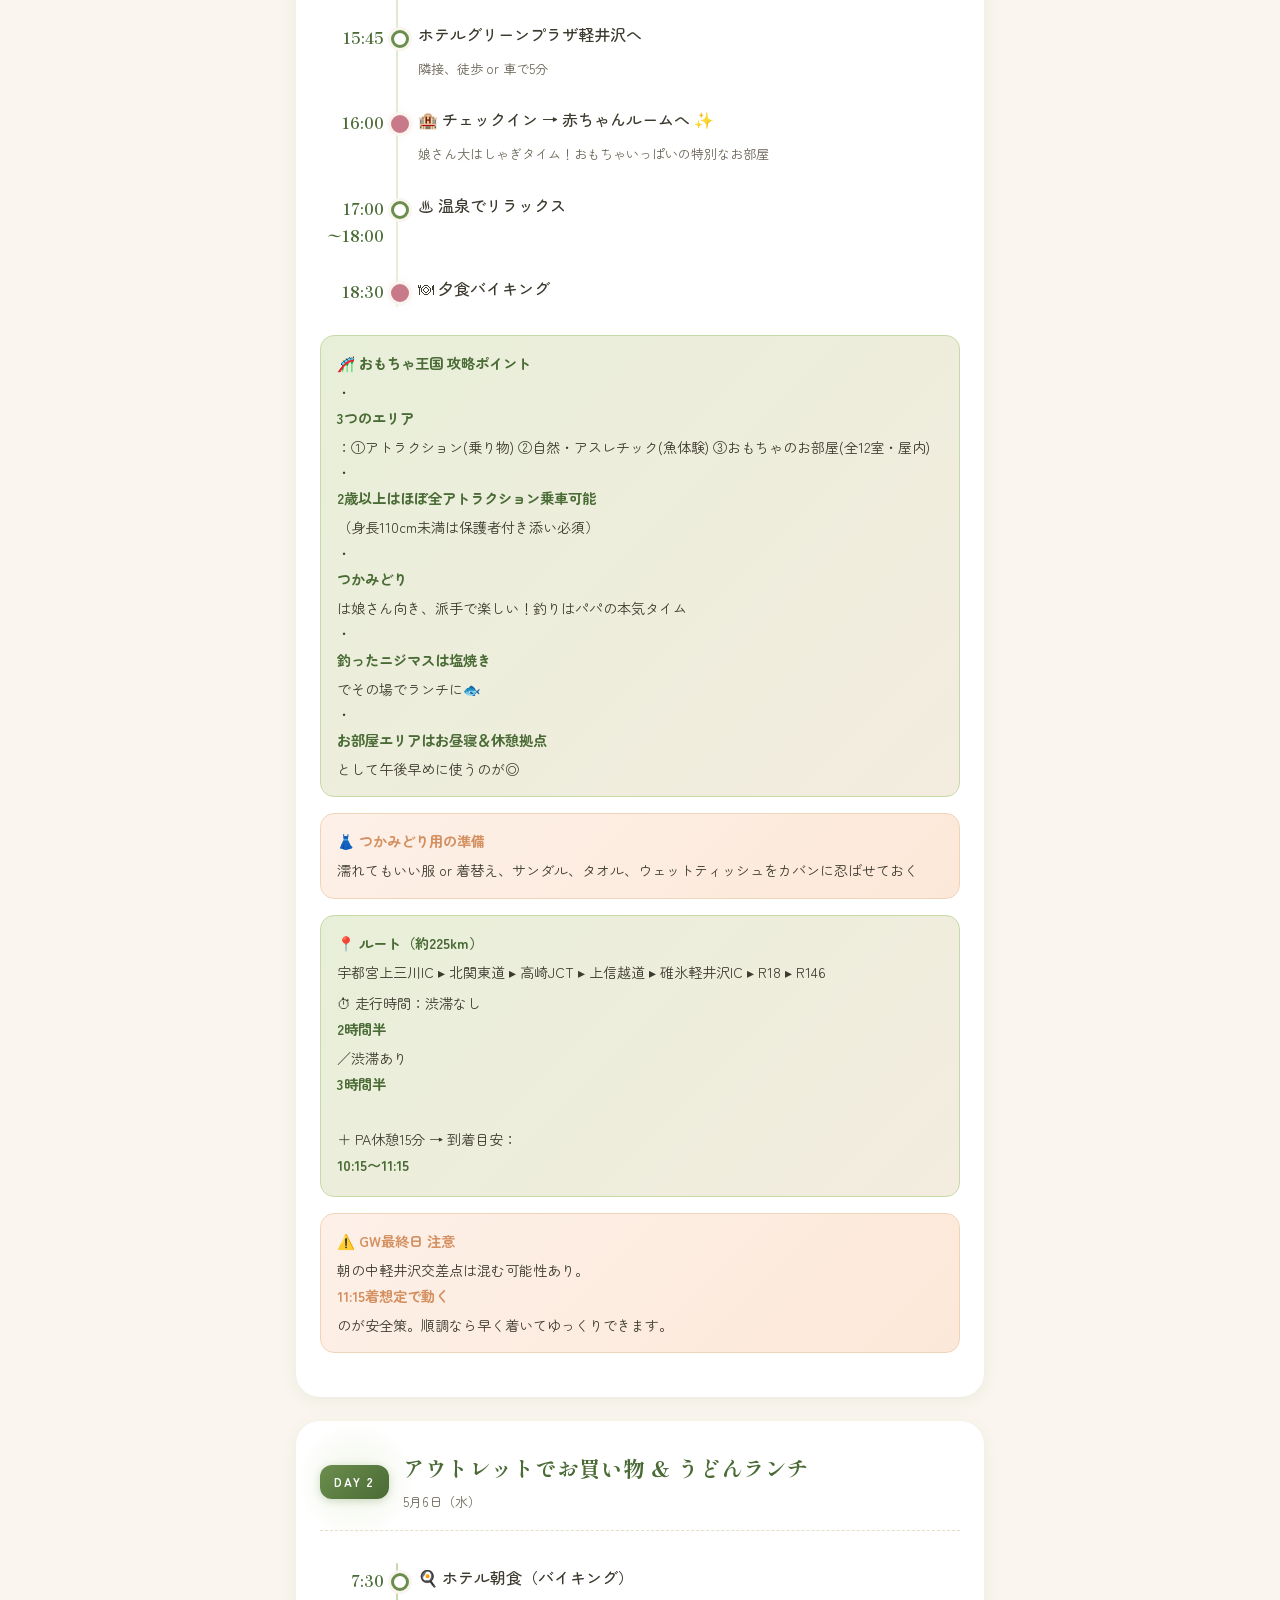
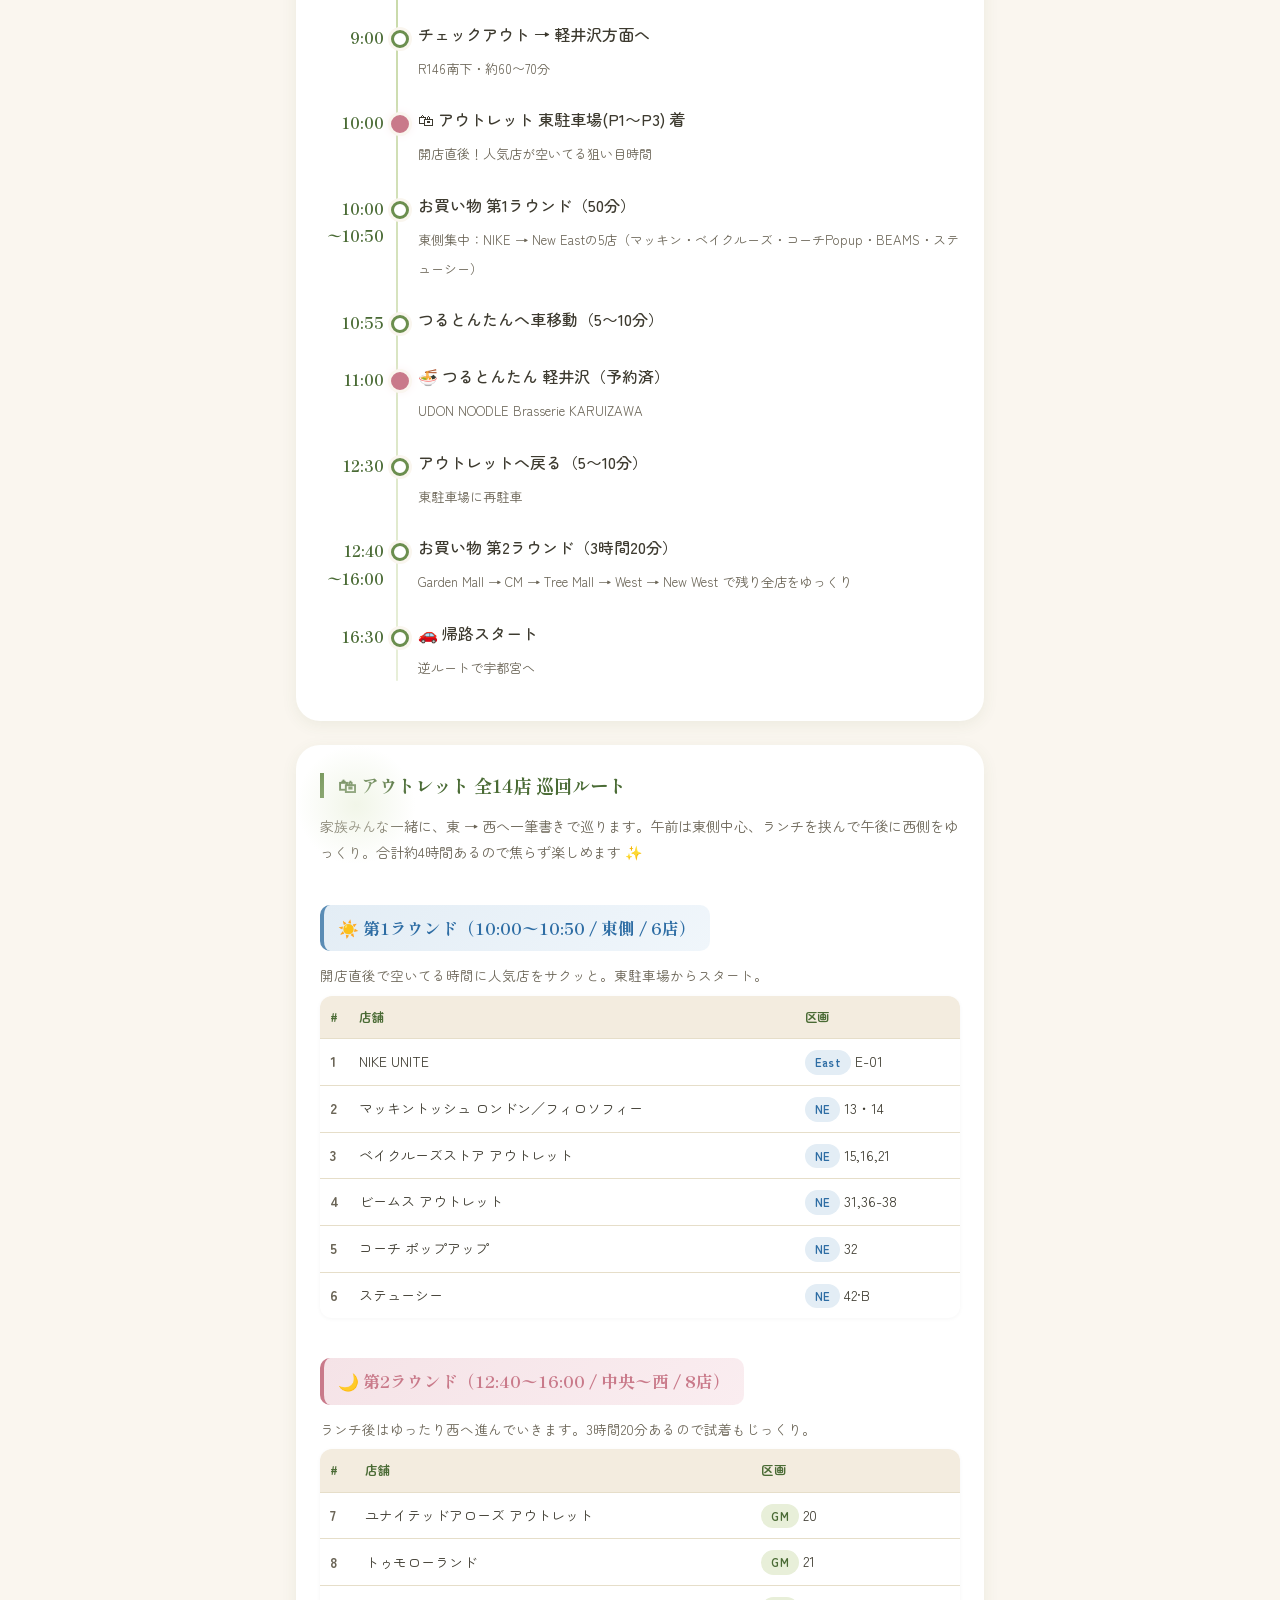
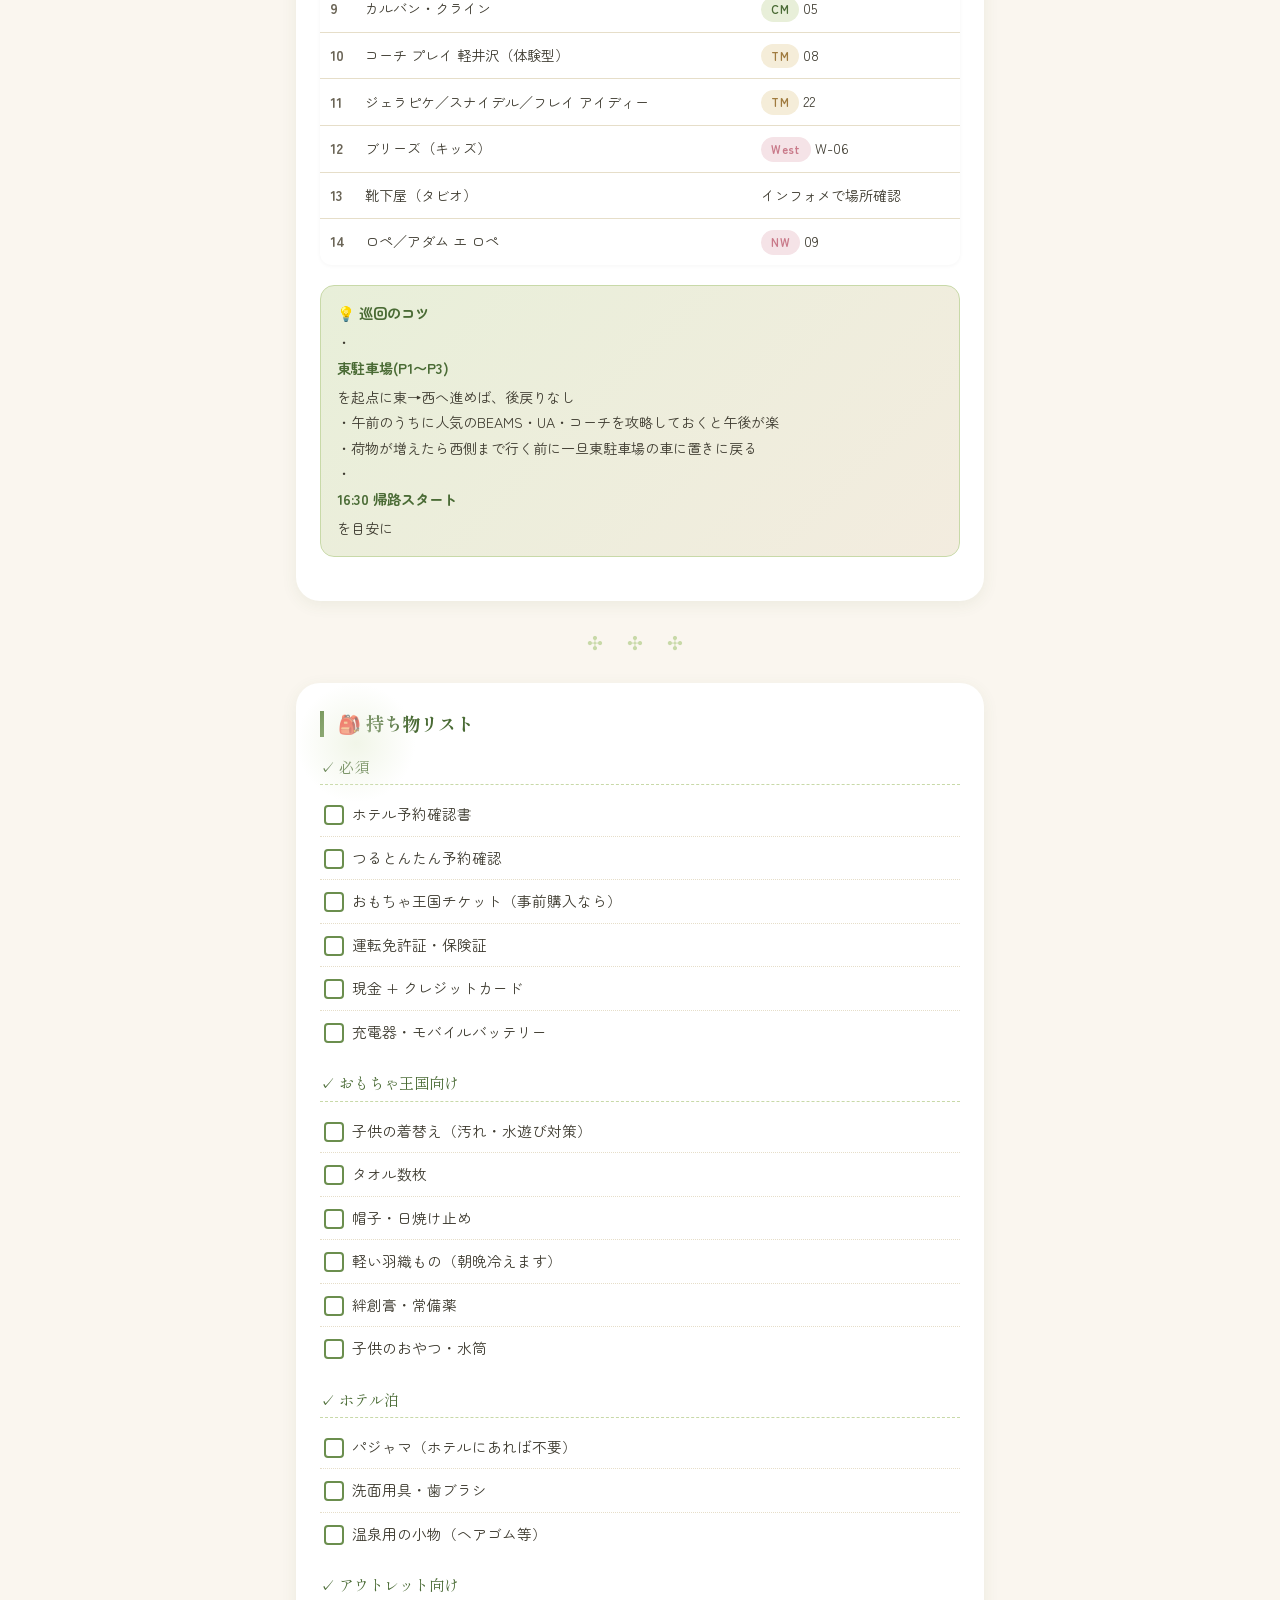
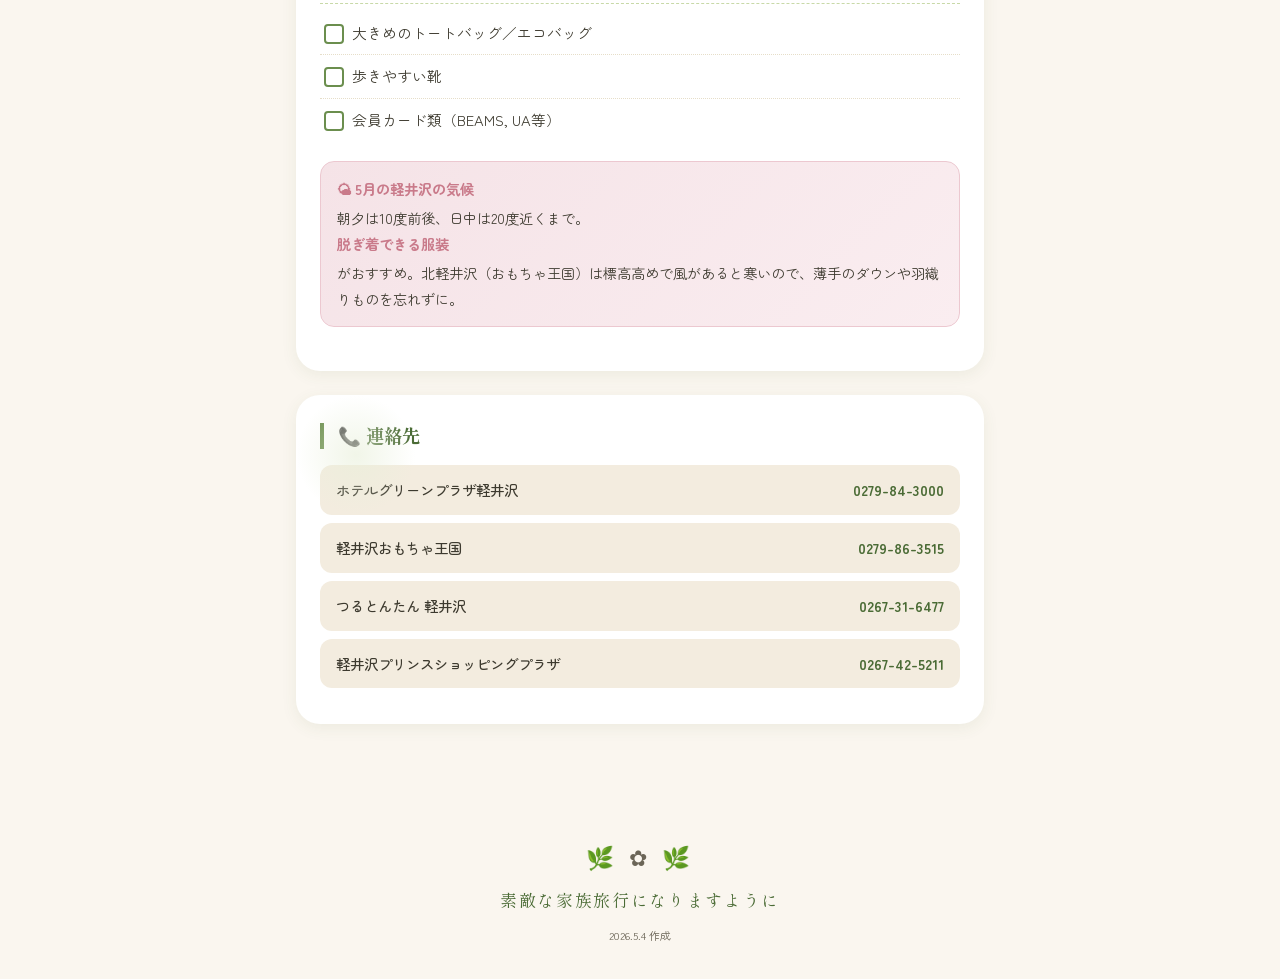
==== commit 61a67d21: "Add detailed Toy Kingdom plan for 2y3m daughter おもちゃ王国の中の遊び方を詳細化。2歳3ヶ月の娘さん向けに ・アトラクション1巡目で当たり乗り物見極め " ====
--- a/index.html
+++ b/index.html
@@ -550,23 +550,64 @@
         </div>
       </li>
       <li>
-        <span class="time">到着<br>〜17:00</span>
-        <div class="activity">
-          <strong>🎢 おもちゃ王国 たっぷり遊ぶ</strong>
-          <span class="note">園内で昼食。屋内・屋外アトラクション豊富</span>
-        </div>
-      </li>
-      <li>
-        <span class="time">17:00</span>
+        <span class="time">入園<br>すぐ</span>
+        <div class="activity">
+          <strong>🎫 フリーパス購入 → 入園</strong>
+          <span class="note">2歳以上は乗り物乗り放題が断然お得</span>
+        </div>
+      </li>
+      <li>
+        <span class="time">1時間<br>目</span>
+        <div class="activity">
+          <strong>🎡 アトラクション 1巡目</strong>
+          <span class="note">メリーゴーランド、キッズトレイン、観覧車など。娘の当たり乗り物を見極める時間</span>
+        </div>
+      </li>
+      <li class="highlight">
+        <span class="time">12:00<br>〜13:00</span>
+        <div class="activity">
+          <strong>🐟 ニジマスつかみどり ＋ ランチ</strong>
+          <span class="note">3匹捕まえる or 20分。釣ったニジマスはその場で塩焼きに 🔥<br>パパは渓流釣り(¥1,400/60分)に挑戦するのもアリ</span>
+        </div>
+      </li>
+      <li>
+        <span class="time">13:00<br>〜14:30</span>
+        <div class="activity">
+          <strong>🧸 おもちゃのお部屋（屋内・全12室）</strong>
+          <span class="note">メルちゃんのおうち ★ / アンパンマン / トミカ・プラレール / 木のおもちゃ / 知育おもちゃ<br>冷暖房完備でお昼寝もOK、雨天保険も◎</span>
+        </div>
+      </li>
+      <li>
+        <span class="time">14:30<br>〜15:15</span>
+        <div class="activity">
+          <strong>🎢 お気に入り乗り物にもう一度</strong>
+          <span class="note">娘がハマった乗り物リピート＋軽くアスレチック</span>
+        </div>
+      </li>
+      <li>
+        <span class="time">15:15<br>〜15:30</span>
+        <div class="activity">
+          <strong>🛍 お土産・退園準備</strong>
+        </div>
+      </li>
+      <li>
+        <span class="time">15:45</span>
         <div class="activity">
           <strong>ホテルグリーンプラザ軽井沢へ</strong>
           <span class="note">隣接、徒歩 or 車で5分</span>
         </div>
       </li>
       <li class="highlight">
-        <span class="time">17:30</span>
-        <div class="activity">
-          <strong>♨ チェックイン → 温泉でリラックス</strong>
+        <span class="time">16:00</span>
+        <div class="activity">
+          <strong>🏨 チェックイン → 赤ちゃんルームへ ✨</strong>
+          <span class="note">娘さん大はしゃぎタイム！おもちゃいっぱいの特別なお部屋</span>
+        </div>
+      </li>
+      <li>
+        <span class="time">17:00<br>〜18:00</span>
+        <div class="activity">
+          <strong>♨ 温泉でリラックス</strong>
         </div>
       </li>
       <li class="highlight">
@@ -576,6 +617,20 @@
         </div>
       </li>
     </ul>
+
+    <div class="info-box" style="margin-top:16px;">
+      <strong>🎢 おもちゃ王国 攻略ポイント</strong>
+      ・<strong>3つのエリア</strong>：①アトラクション(乗り物) ②自然・アスレチック(魚体験) ③おもちゃのお部屋(全12室・屋内)<br>
+      ・<strong>2歳以上はほぼ全アトラクション乗車可能</strong>（身長110cm未満は保護者付き添い必須）<br>
+      ・<strong>つかみどり</strong>は娘さん向き、派手で楽しい！釣りはパパの本気タイム<br>
+      ・<strong>釣ったニジマスは塩焼き</strong>でその場でランチに🐟<br>
+      ・<strong>お部屋エリアはお昼寝＆休憩拠点</strong>として午後早めに使うのが◎
+    </div>
+
+    <div class="warn-box" style="margin-top:12px;">
+      <strong>👗 つかみどり用の準備</strong>
+      濡れてもいい服 or 着替え、サンダル、タオル、ウェットティッシュをカバンに忍ばせておく
+    </div>
 
     <div class="info-box">
       <strong>📍 ルート（約225km）</strong>
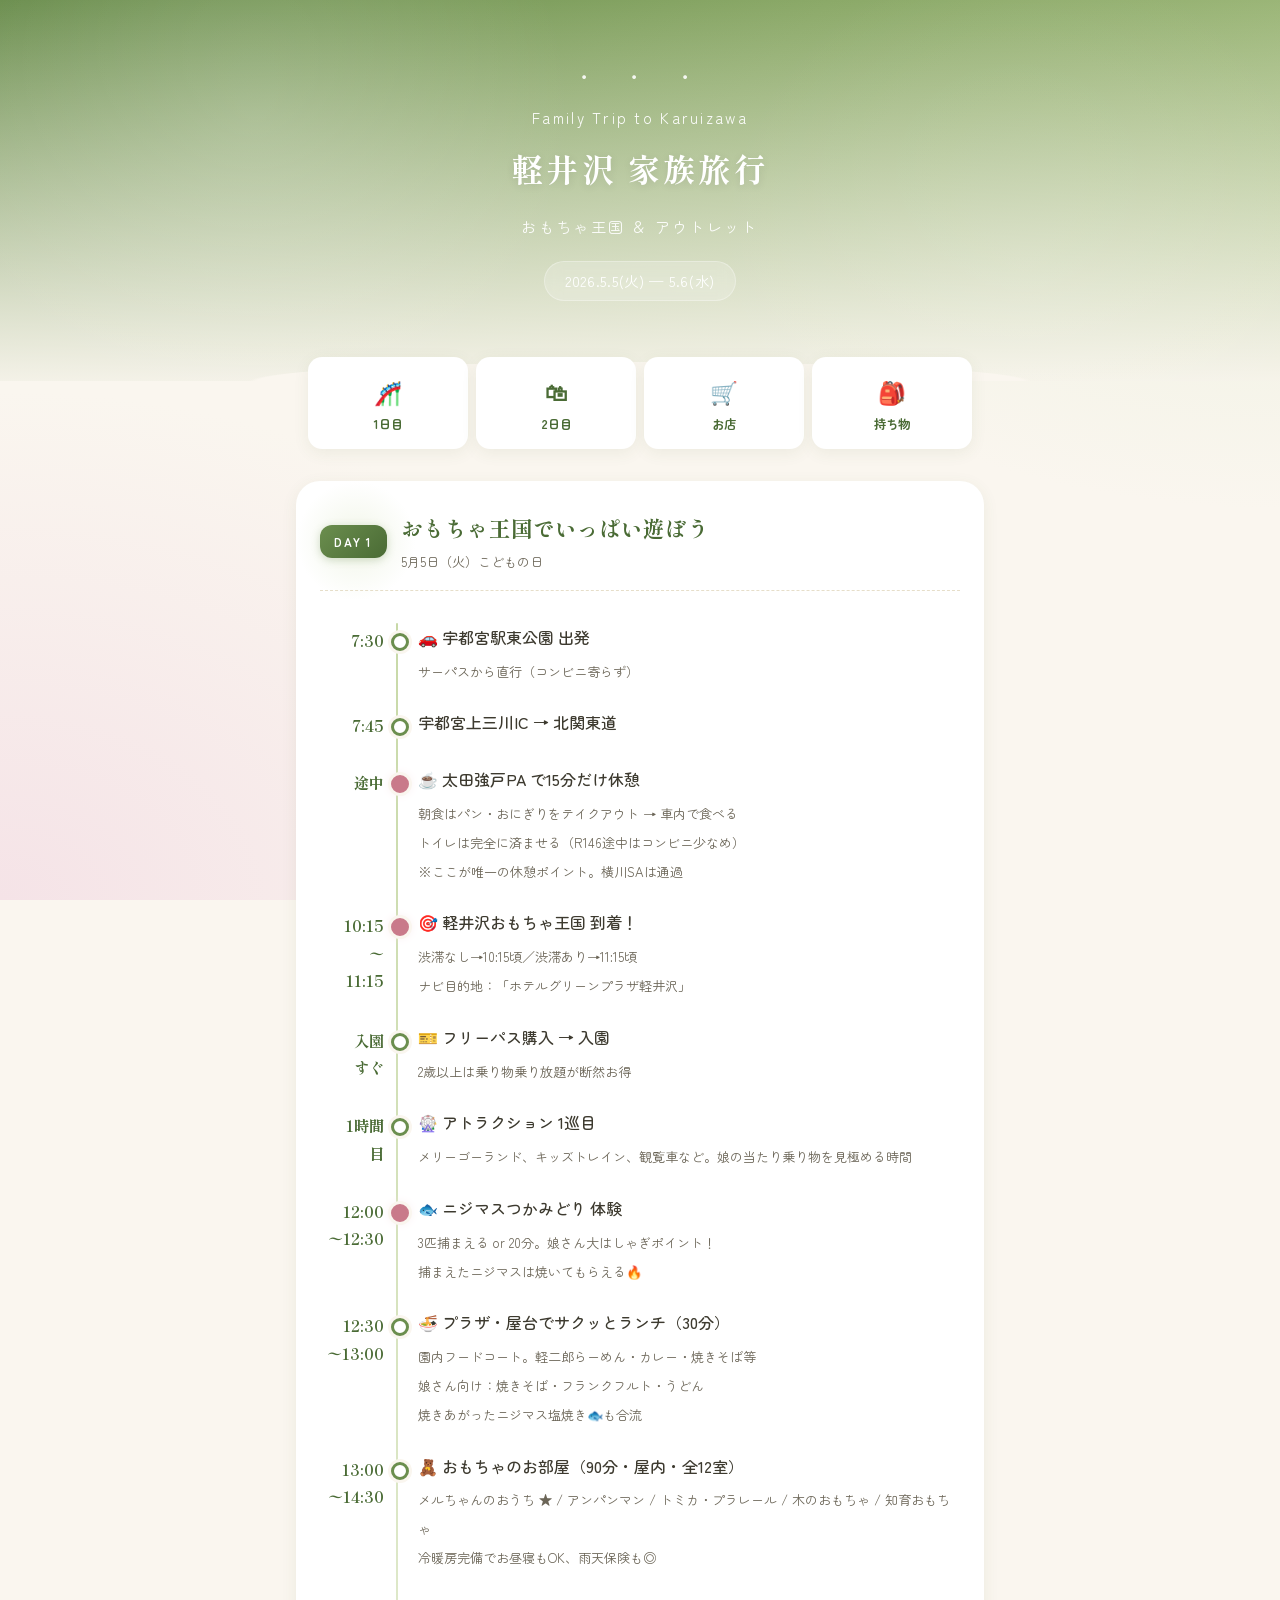
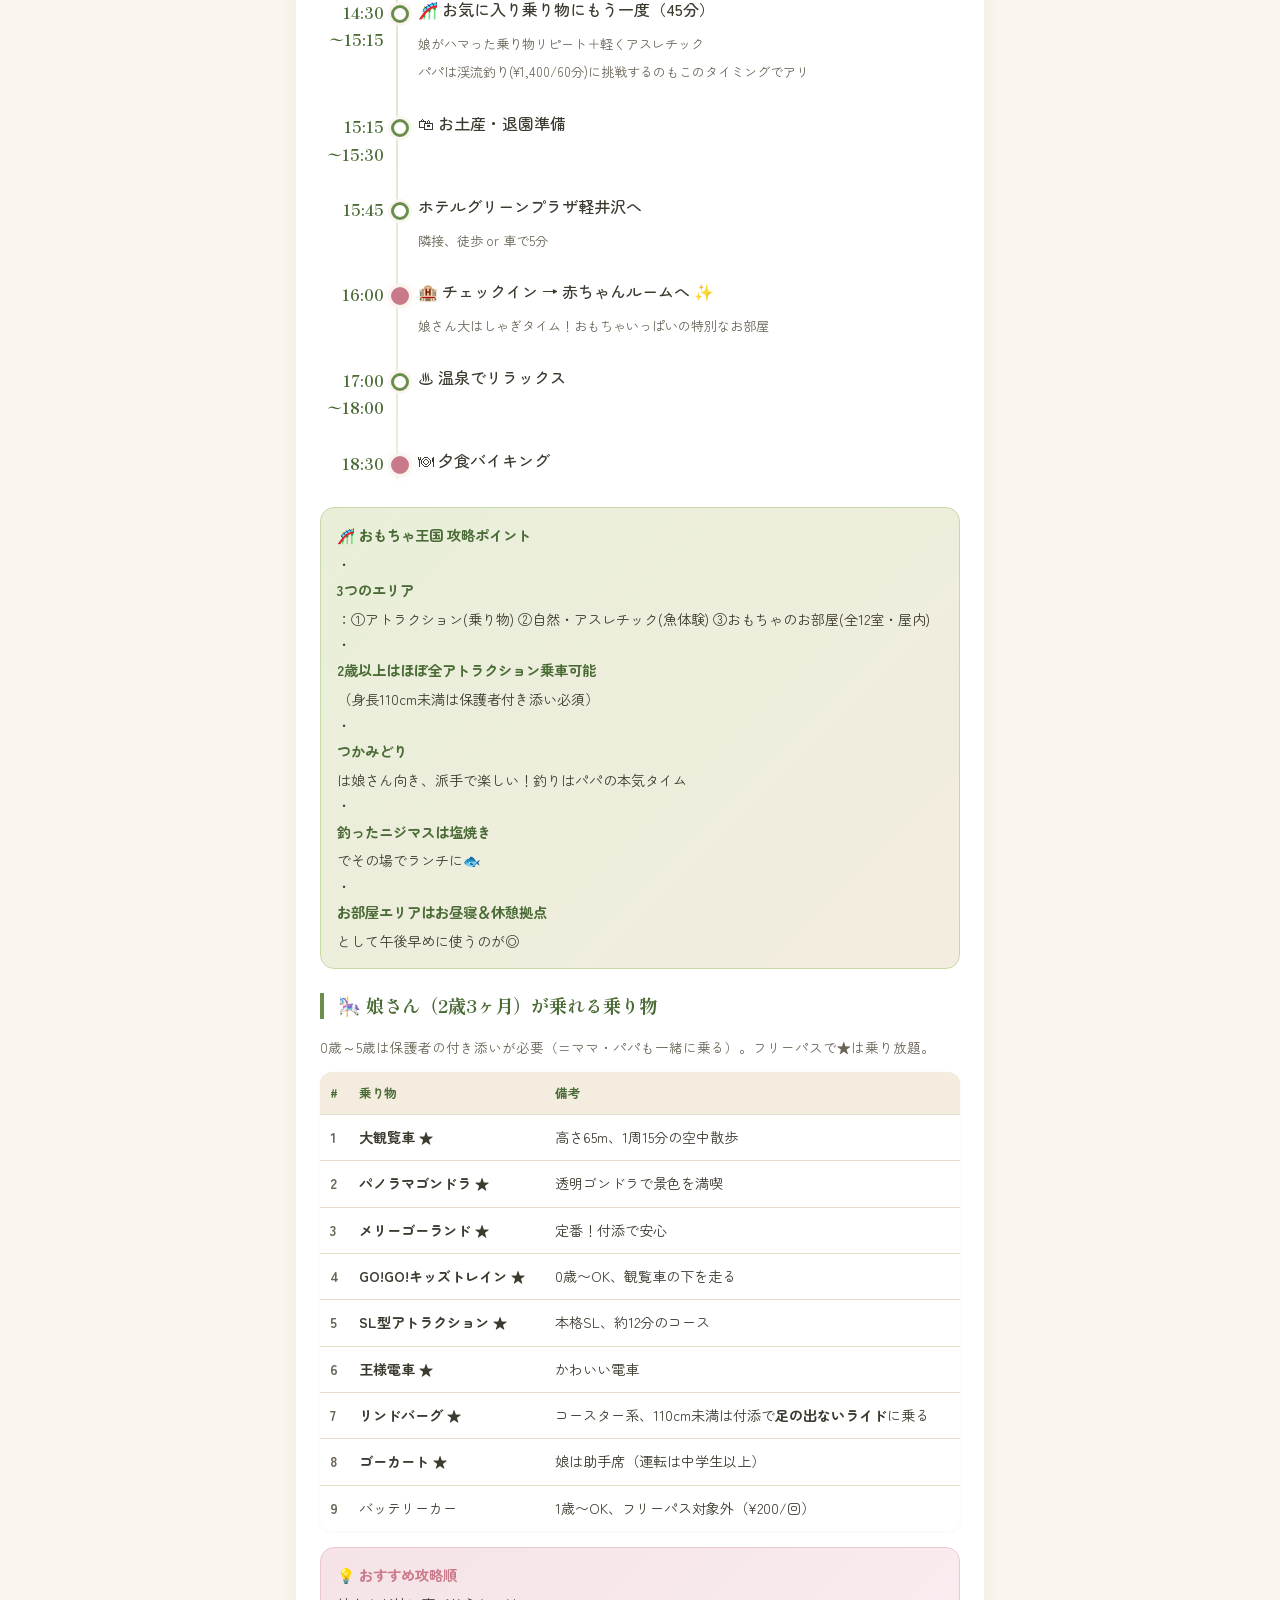
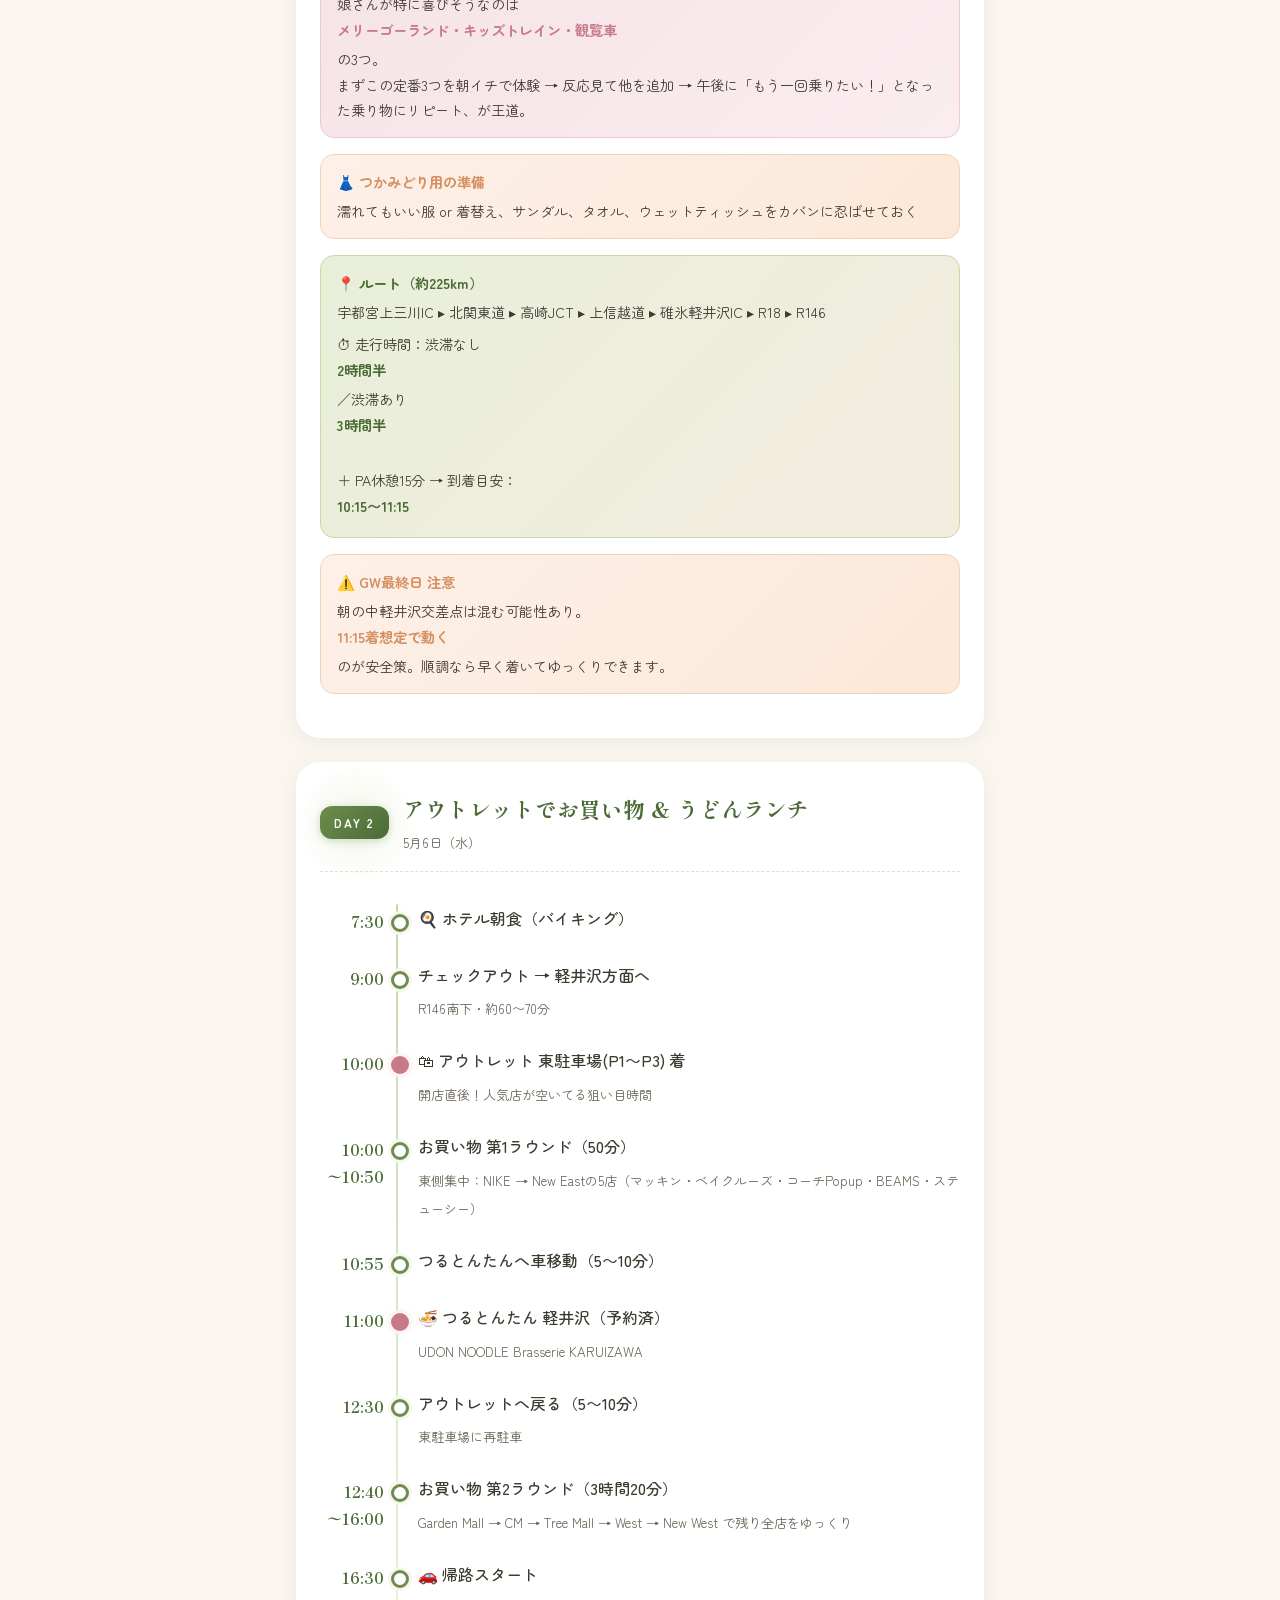
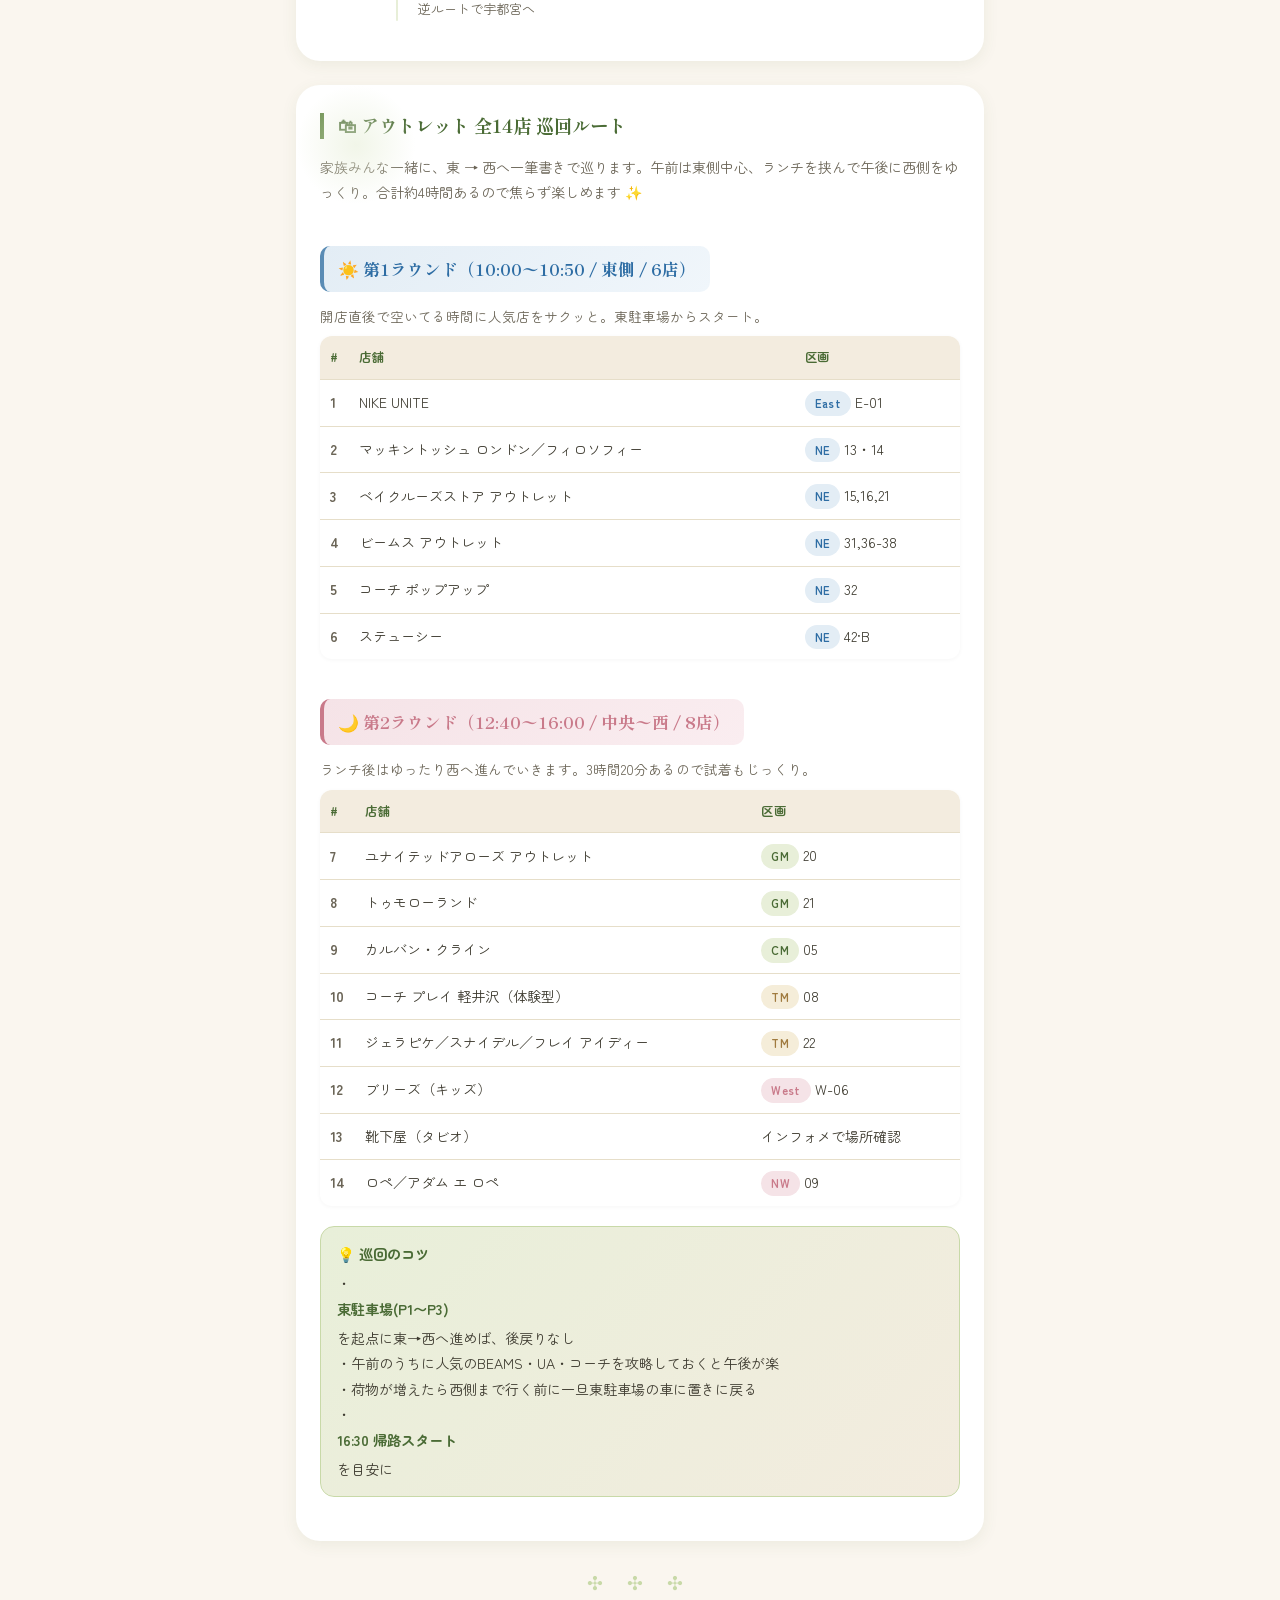
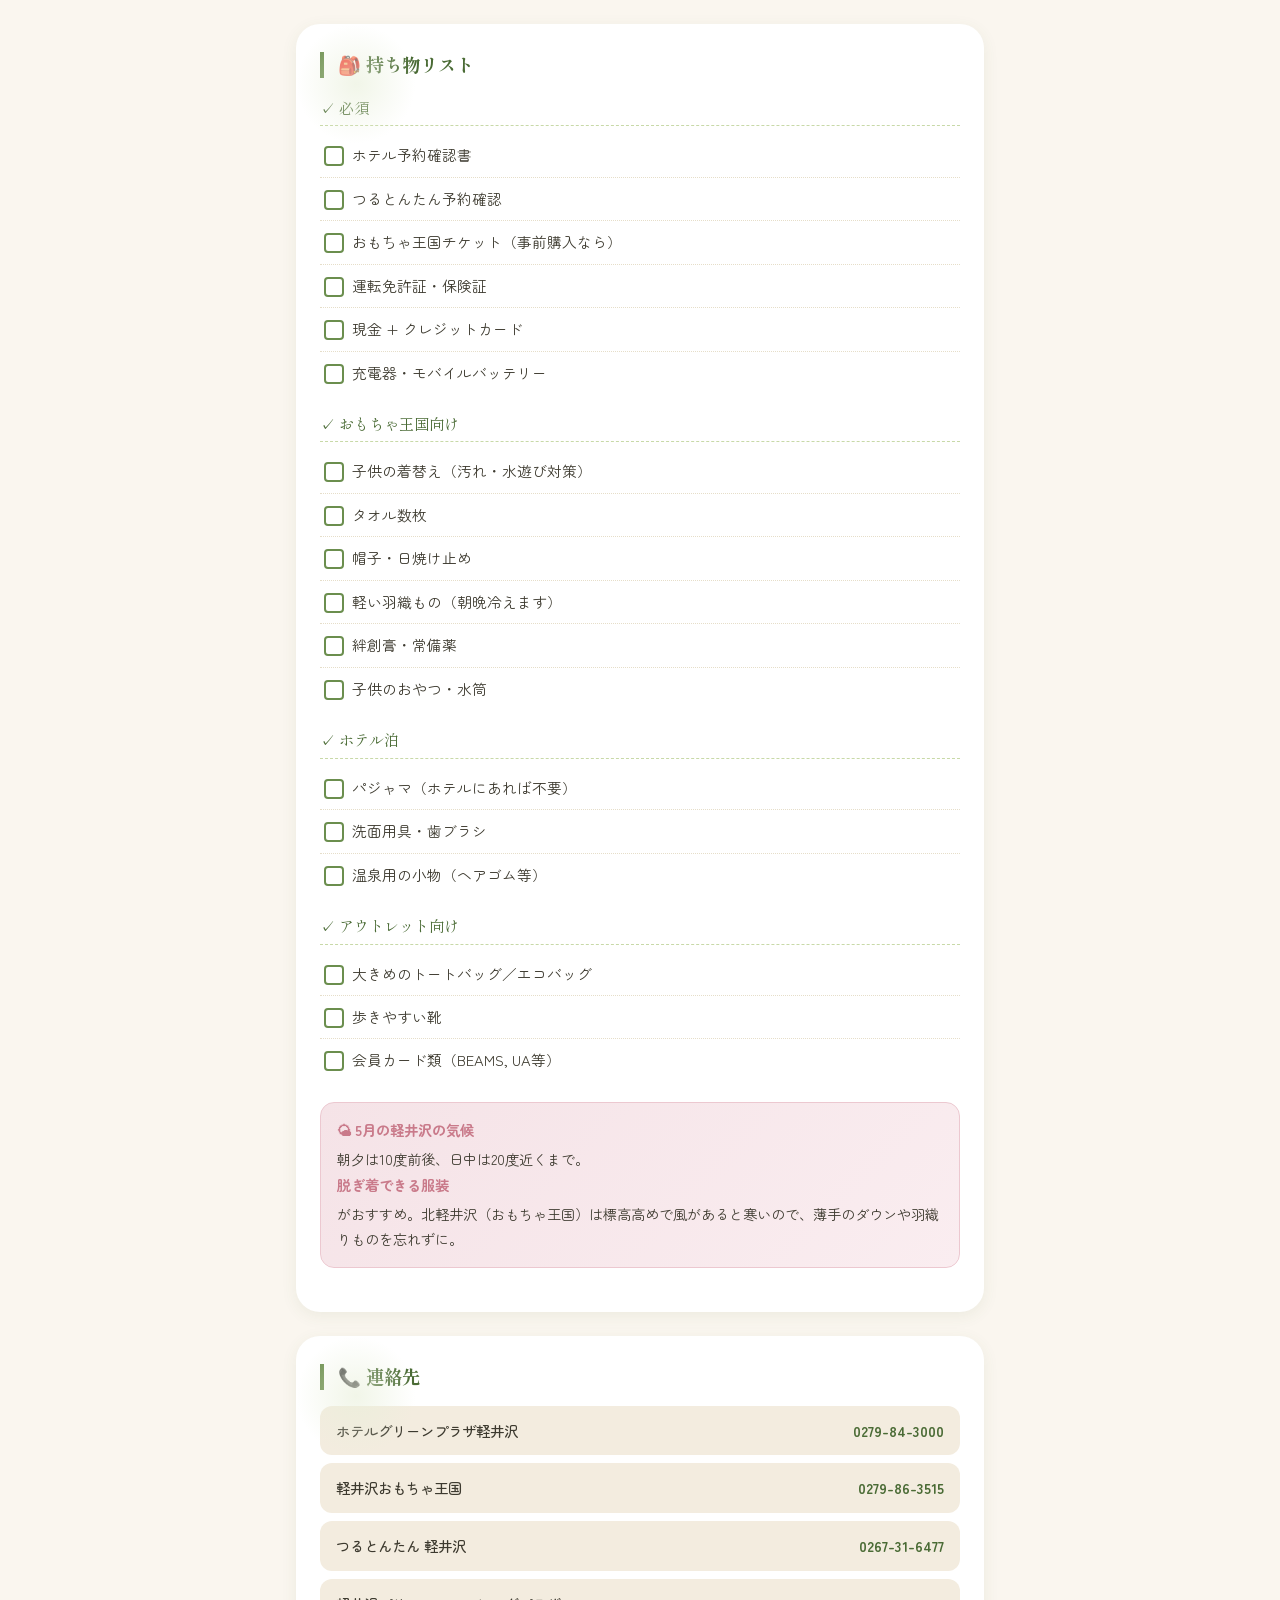
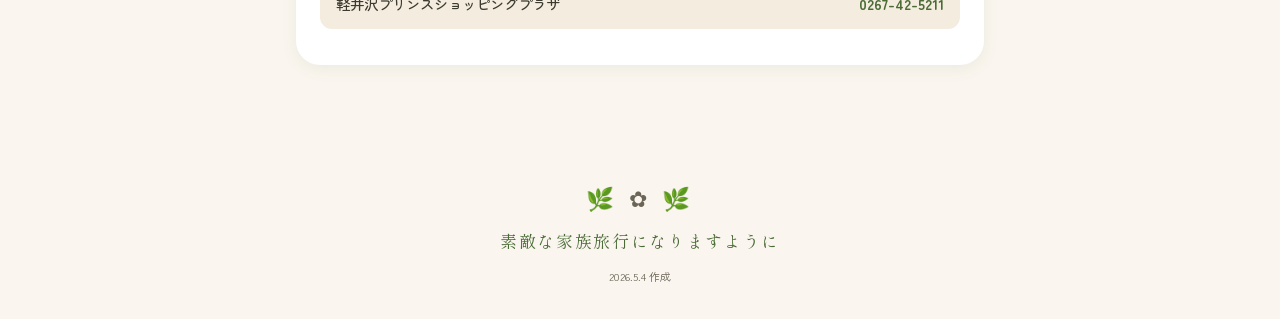
==== commit e93ce919: "Add daughter's rideable attractions list ランチを30分のサクッと飯に圧縮し、おもちゃのお部屋＆乗り物 時間を確保。さらに2歳3ヶ月の娘さんが乗れるアトラクショ" ====
--- a/index.html
+++ b/index.html
@@ -564,24 +564,31 @@
         </div>
       </li>
       <li class="highlight">
-        <span class="time">12:00<br>〜13:00</span>
-        <div class="activity">
-          <strong>🐟 ニジマスつかみどり ＋ ランチ</strong>
-          <span class="note">3匹捕まえる or 20分。釣ったニジマスはその場で塩焼きに 🔥<br>パパは渓流釣り(¥1,400/60分)に挑戦するのもアリ</span>
+        <span class="time">12:00<br>〜12:30</span>
+        <div class="activity">
+          <strong>🐟 ニジマスつかみどり 体験</strong>
+          <span class="note">3匹捕まえる or 20分。娘さん大はしゃぎポイント！<br>捕まえたニジマスは焼いてもらえる🔥</span>
+        </div>
+      </li>
+      <li>
+        <span class="time">12:30<br>〜13:00</span>
+        <div class="activity">
+          <strong>🍜 プラザ・屋台でサクッとランチ（30分）</strong>
+          <span class="note">園内フードコート。軽二郎らーめん・カレー・焼きそば等<br>娘さん向け：焼きそば・フランクフルト・うどん<br>焼きあがったニジマス塩焼き🐟も合流</span>
         </div>
       </li>
       <li>
         <span class="time">13:00<br>〜14:30</span>
         <div class="activity">
-          <strong>🧸 おもちゃのお部屋（屋内・全12室）</strong>
+          <strong>🧸 おもちゃのお部屋（90分・屋内・全12室）</strong>
           <span class="note">メルちゃんのおうち ★ / アンパンマン / トミカ・プラレール / 木のおもちゃ / 知育おもちゃ<br>冷暖房完備でお昼寝もOK、雨天保険も◎</span>
         </div>
       </li>
       <li>
         <span class="time">14:30<br>〜15:15</span>
         <div class="activity">
-          <strong>🎢 お気に入り乗り物にもう一度</strong>
-          <span class="note">娘がハマった乗り物リピート＋軽くアスレチック</span>
+          <strong>🎢 お気に入り乗り物にもう一度（45分）</strong>
+          <span class="note">娘がハマった乗り物リピート＋軽くアスレチック<br>パパは渓流釣り(¥1,400/60分)に挑戦するのもこのタイミングでアリ</span>
         </div>
       </li>
       <li>
@@ -625,6 +632,31 @@
       ・<strong>つかみどり</strong>は娘さん向き、派手で楽しい！釣りはパパの本気タイム<br>
       ・<strong>釣ったニジマスは塩焼き</strong>でその場でランチに🐟<br>
       ・<strong>お部屋エリアはお昼寝＆休憩拠点</strong>として午後早めに使うのが◎
+    </div>
+
+    <h2 class="section" style="margin-top:24px;">🎠 娘さん（2歳3ヶ月）が乗れる乗り物</h2>
+    <p style="font-size:0.85rem; color:var(--ink-soft); margin:4px 0 12px;">
+      0歳～5歳は保護者の付き添いが必要（=ママ・パパも一緒に乗る）。フリーパスで★は乗り放題。
+    </p>
+    <table class="shop-table">
+      <thead><tr><th>#</th><th>乗り物</th><th>備考</th></tr></thead>
+      <tbody>
+        <tr><td>1</td><td><strong>大観覧車 ★</strong></td><td>高さ65m、1周15分の空中散歩</td></tr>
+        <tr><td>2</td><td><strong>パノラマゴンドラ ★</strong></td><td>透明ゴンドラで景色を満喫</td></tr>
+        <tr><td>3</td><td><strong>メリーゴーランド ★</strong></td><td>定番！付添で安心</td></tr>
+        <tr><td>4</td><td><strong>GO!GO!キッズトレイン ★</strong></td><td>0歳〜OK、観覧車の下を走る</td></tr>
+        <tr><td>5</td><td><strong>SL型アトラクション ★</strong></td><td>本格SL、約12分のコース</td></tr>
+        <tr><td>6</td><td><strong>王様電車 ★</strong></td><td>かわいい電車</td></tr>
+        <tr><td>7</td><td><strong>リンドバーグ ★</strong></td><td>コースター系、110cm未満は付添で<strong>足の出ないライド</strong>に乗る</td></tr>
+        <tr><td>8</td><td><strong>ゴーカート ★</strong></td><td>娘は助手席（運転は中学生以上）</td></tr>
+        <tr><td>9</td><td>バッテリーカー</td><td>1歳〜OK、フリーパス対象外（¥200/回）</td></tr>
+      </tbody>
+    </table>
+
+    <div class="rose-box" style="margin-top:12px;">
+      <strong>💡 おすすめ攻略順</strong>
+      娘さんが特に喜びそうなのは <strong>メリーゴーランド・キッズトレイン・観覧車</strong> の3つ。<br>
+      まずこの定番3つを朝イチで体験 → 反応見て他を追加 → 午後に「もう一回乗りたい！」となった乗り物にリピート、が王道。
     </div>
 
     <div class="warn-box" style="margin-top:12px;">
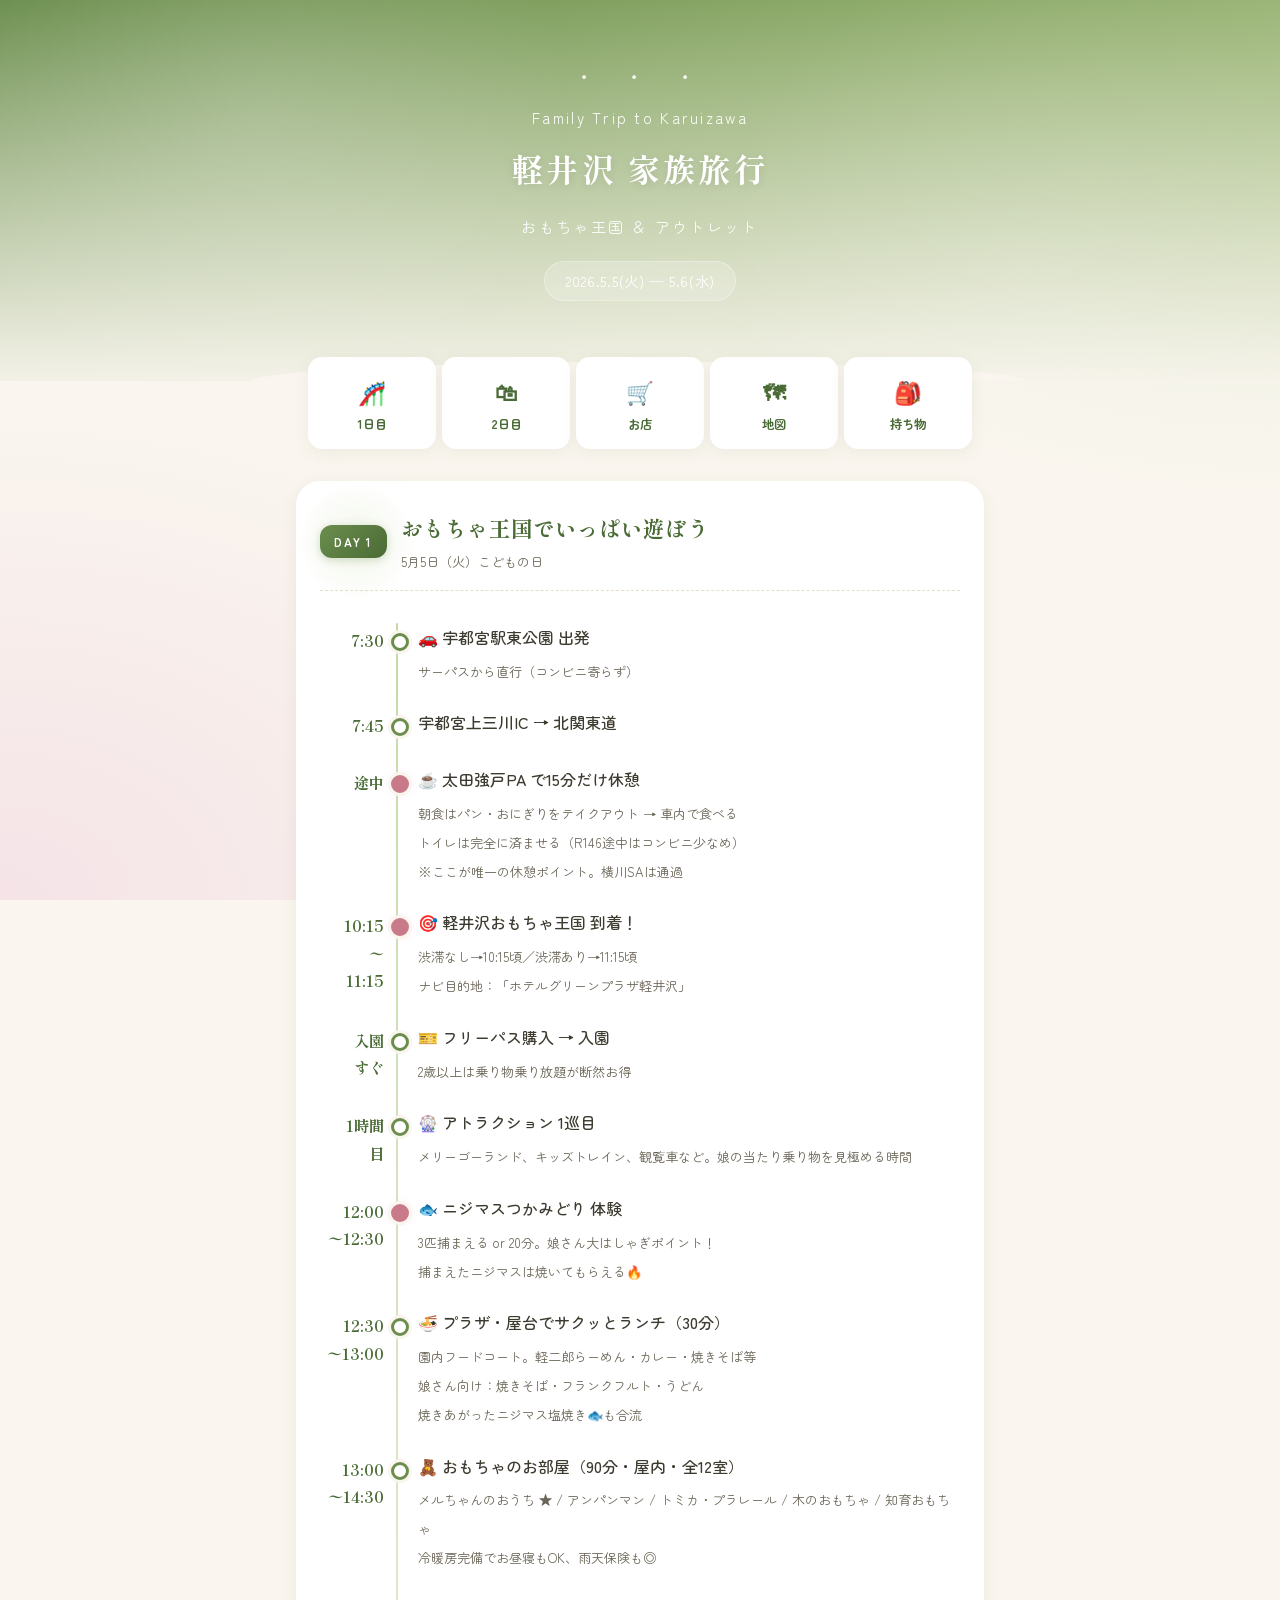
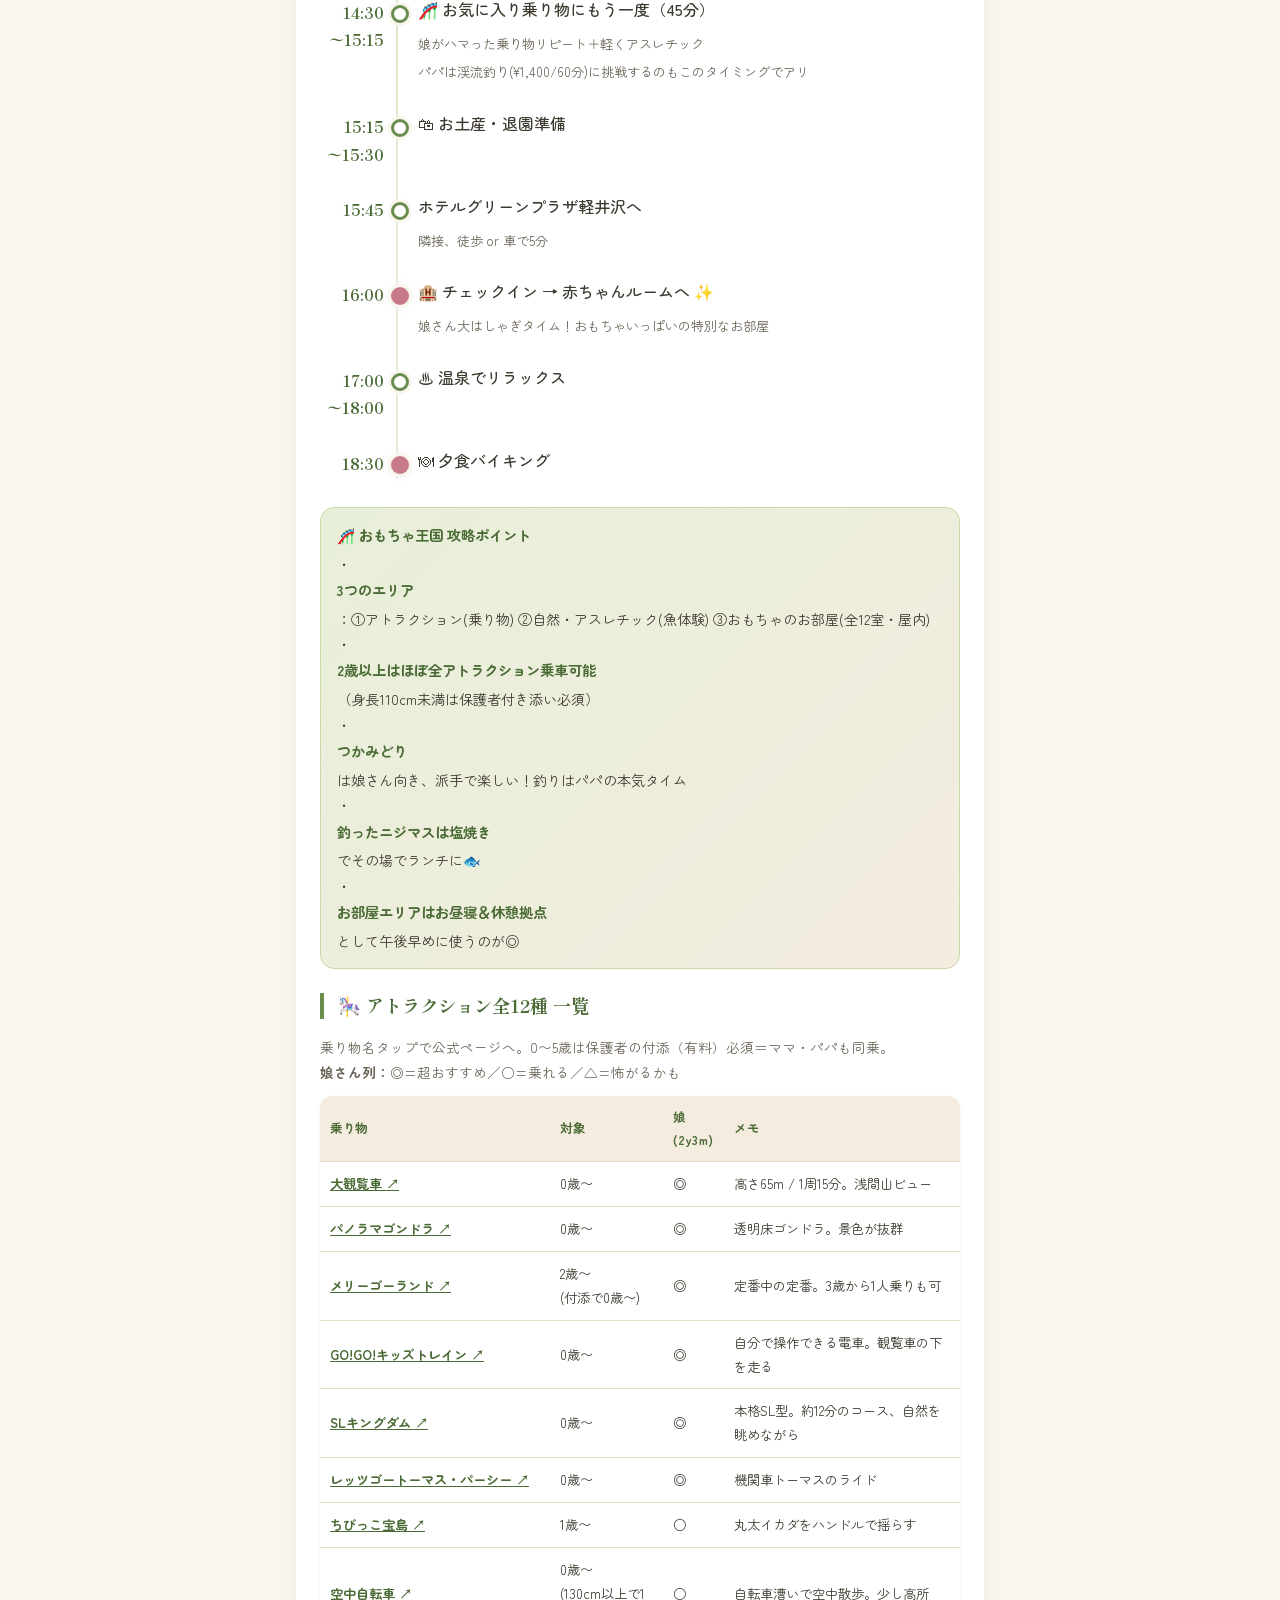
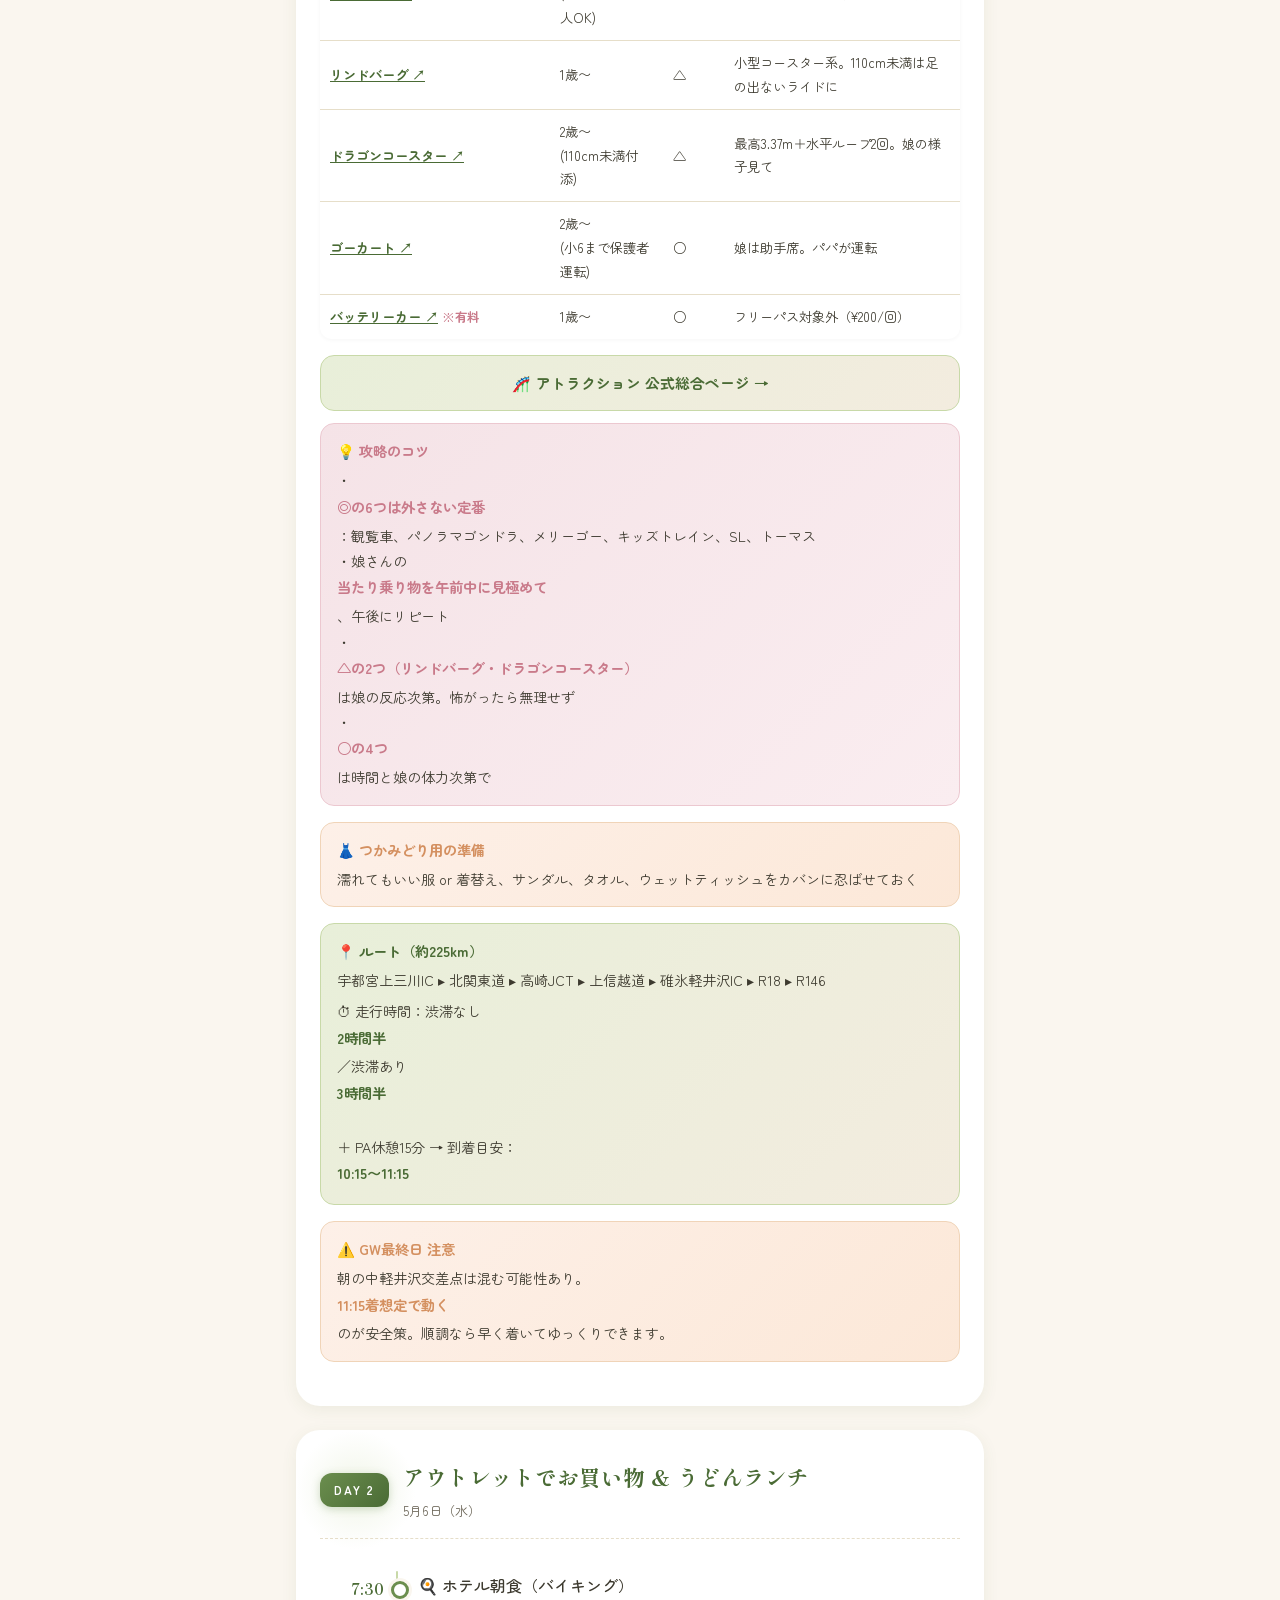
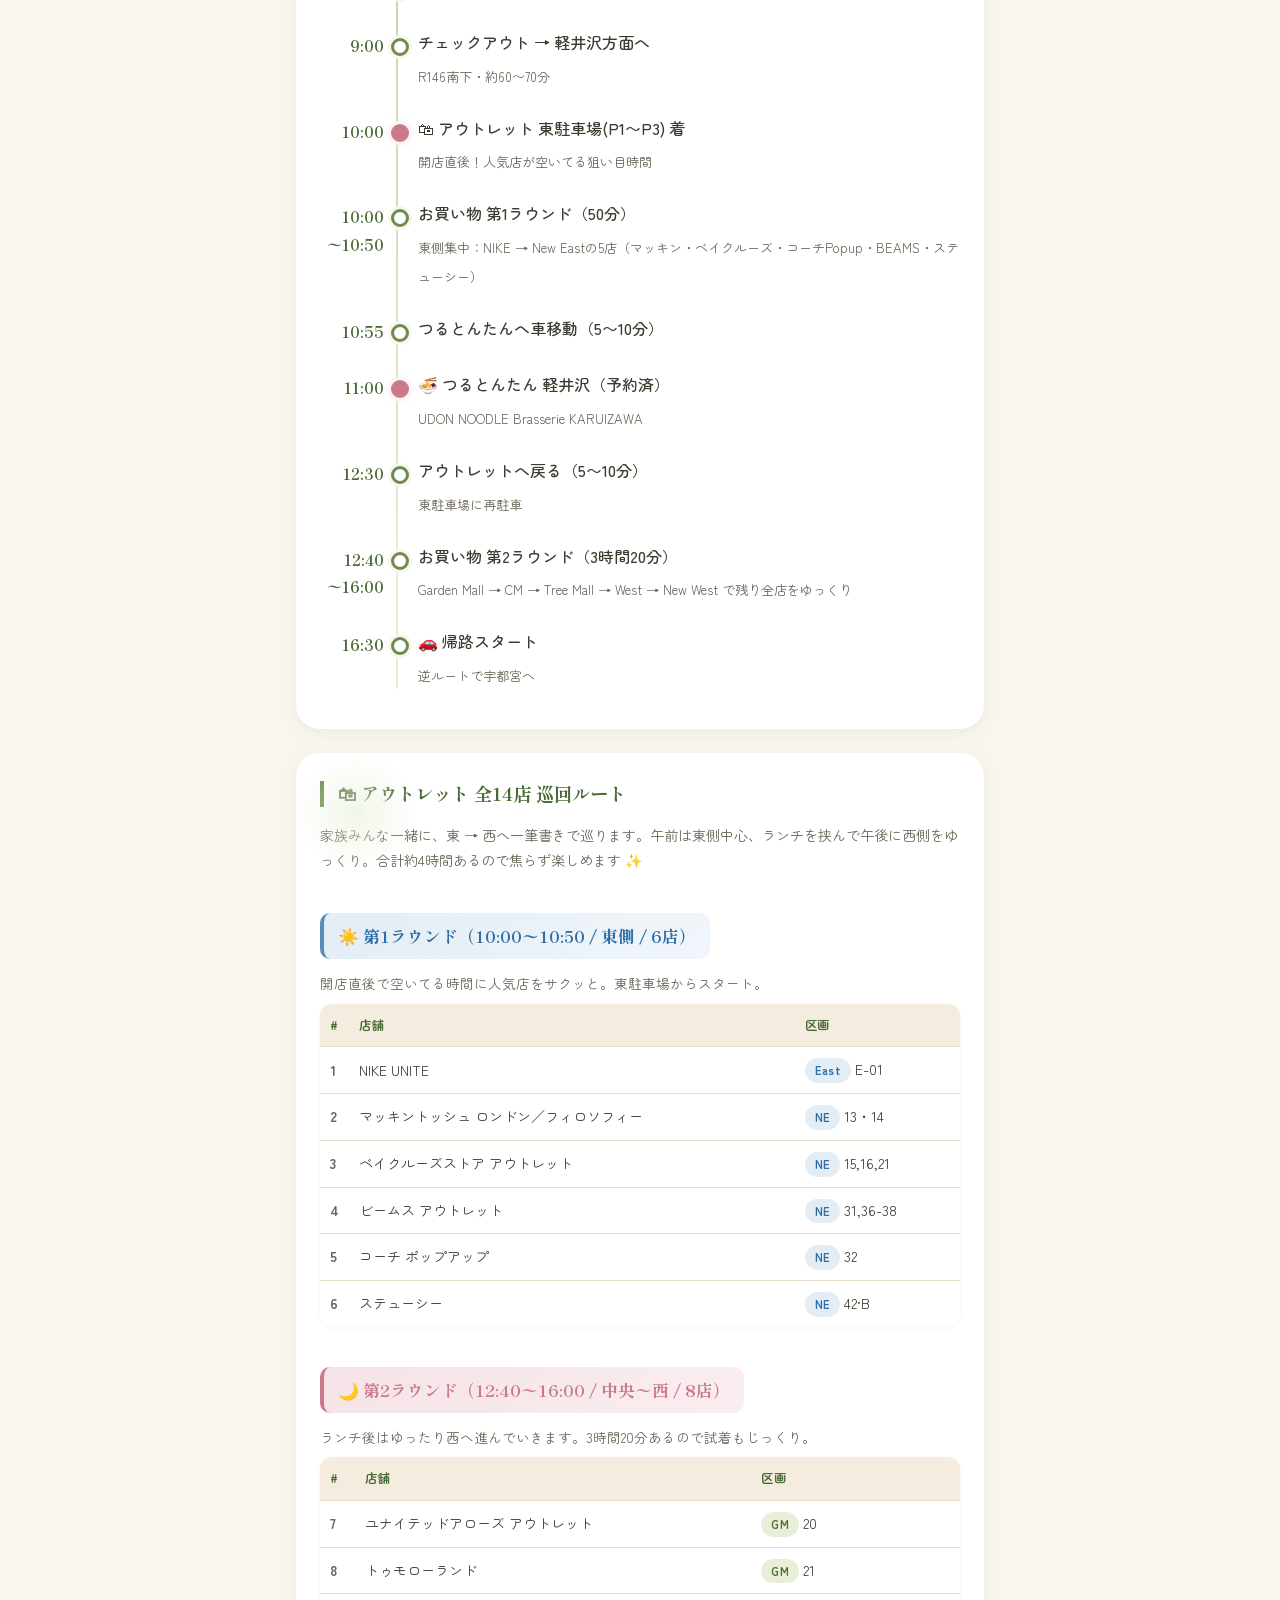
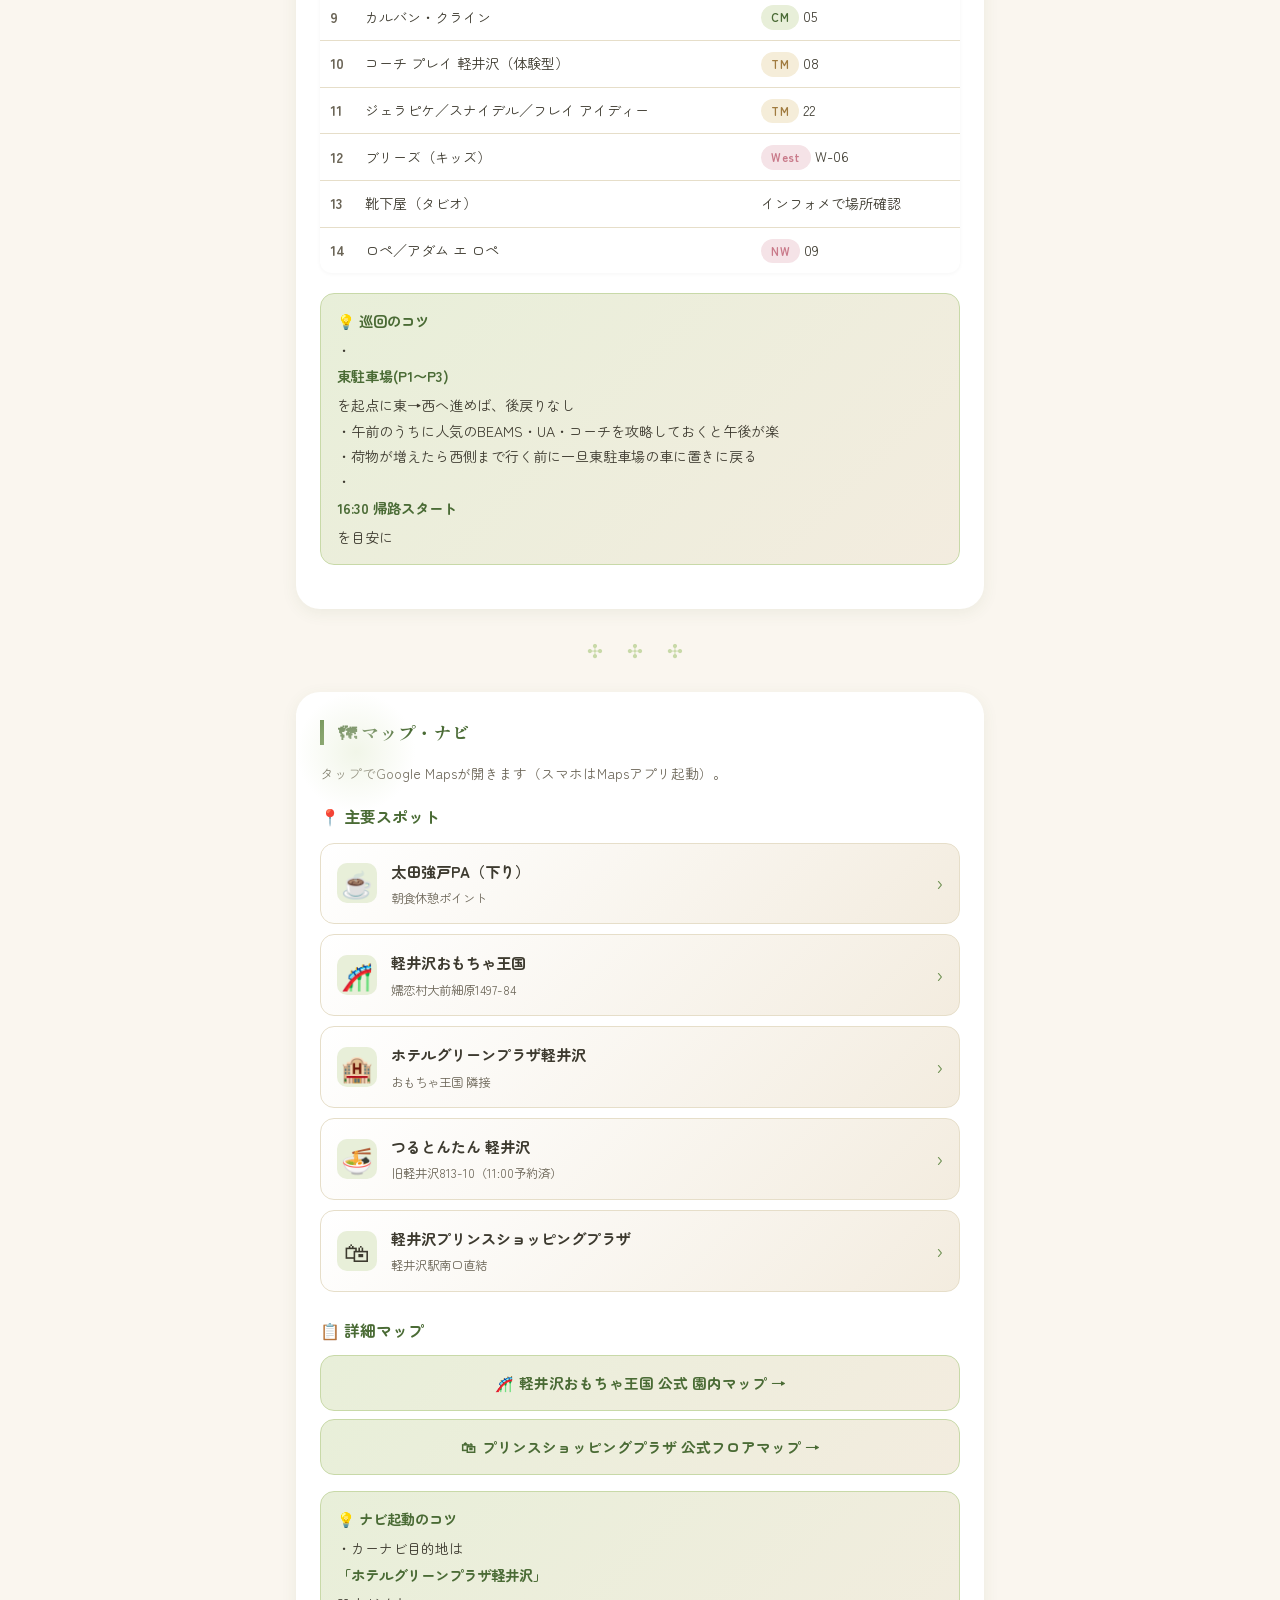
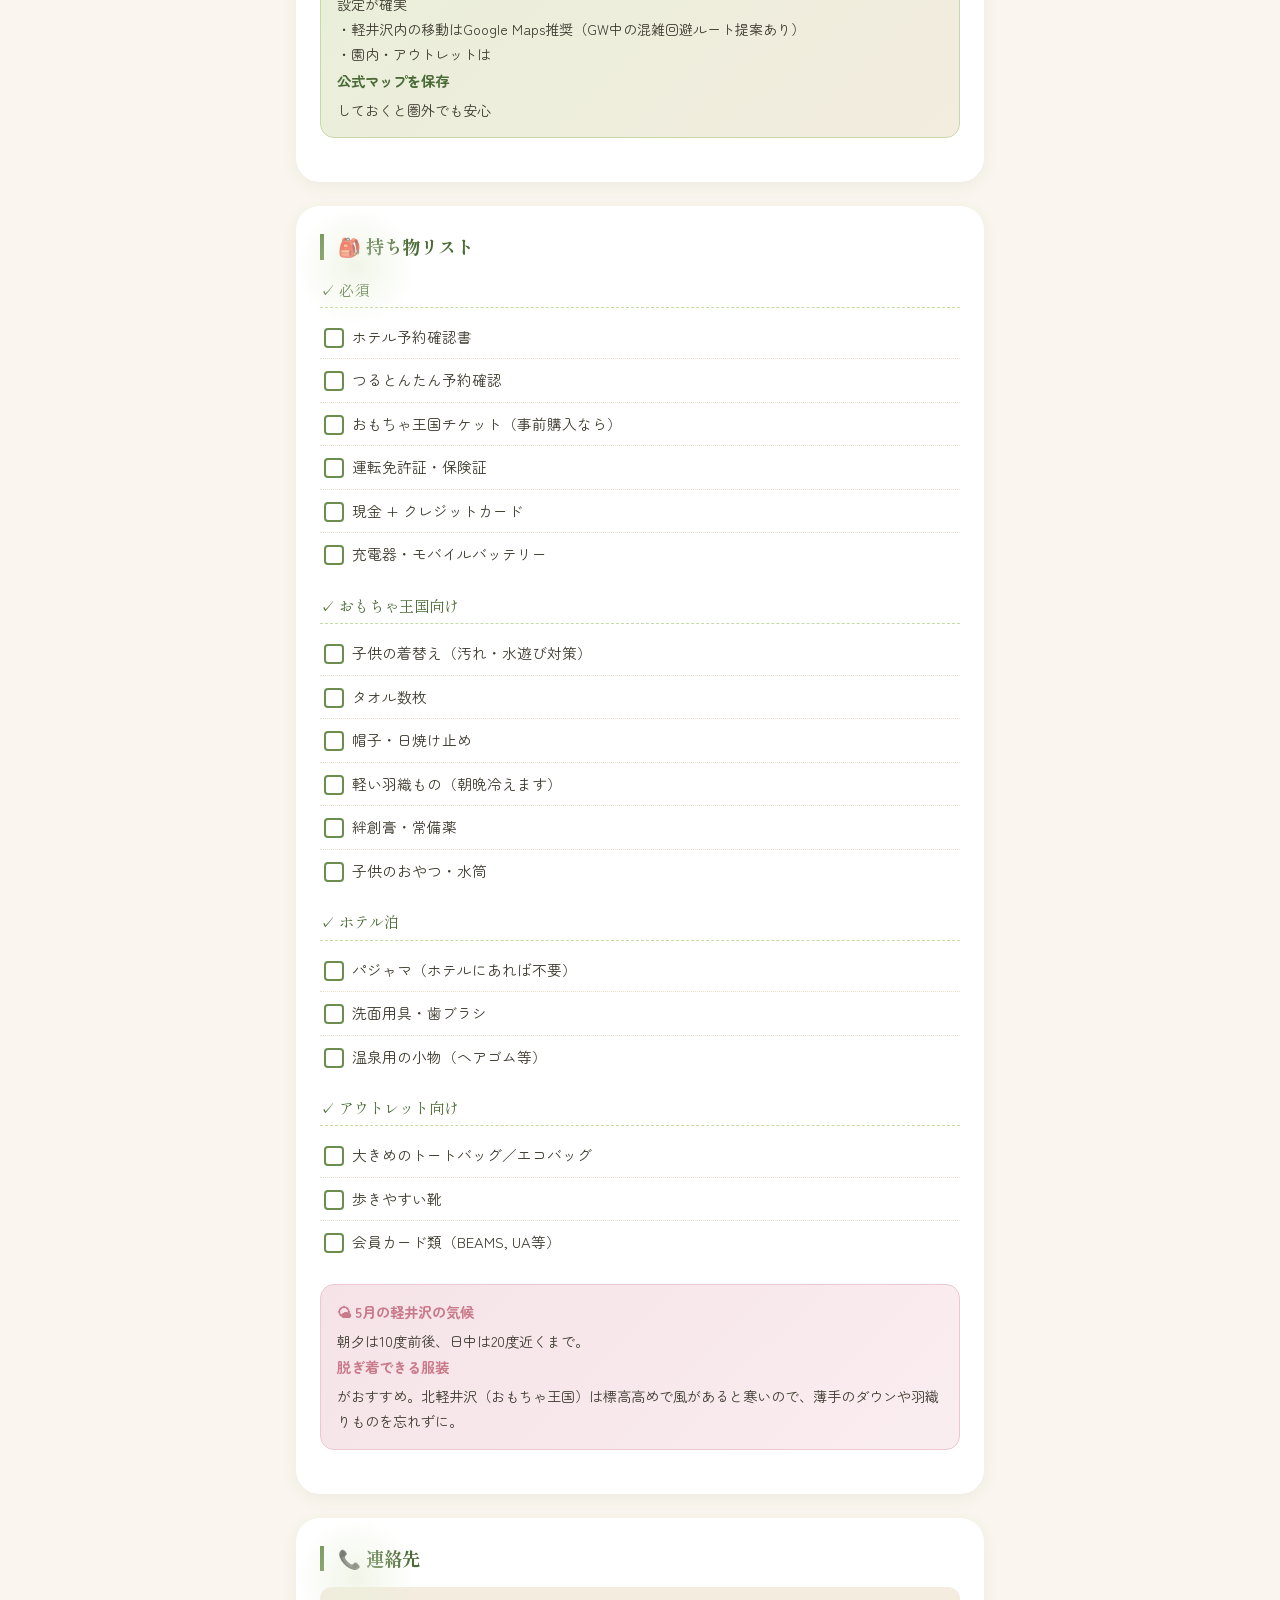
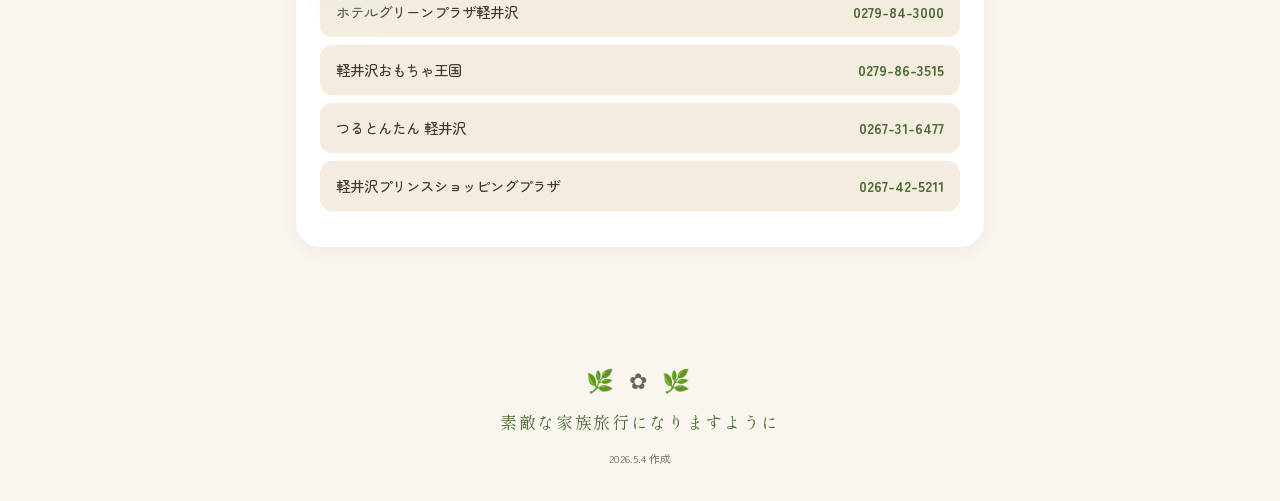
==== commit a4c626b8: "Add maps section and comprehensive attraction list with links - 地図セクションを新設：主要5スポットへのGoogle Mapsナビ   " ====
--- a/index.html
+++ b/index.html
@@ -116,8 +116,8 @@
   /* ============ NAV ============ */
   .quick-nav {
     display: grid;
-    grid-template-columns: repeat(4, 1fr);
-    gap: 8px;
+    grid-template-columns: repeat(5, 1fr);
+    gap: 6px;
     margin: -56px -4px 32px;
     padding: 0 16px;
     position: relative;
@@ -447,6 +447,86 @@
     font-variant-numeric: tabular-nums;
   }
 
+  /* ============ MAP CARDS ============ */
+  .map-list {
+    display: grid;
+    gap: 10px;
+    margin: 12px 0;
+  }
+  .map-link-card {
+    display: flex;
+    align-items: center;
+    gap: 14px;
+    padding: 14px 16px;
+    background: linear-gradient(135deg, #ffffff 0%, var(--bg-2) 100%);
+    border: 1px solid var(--line);
+    border-radius: 14px;
+    text-decoration: none;
+    color: var(--ink);
+    transition: transform 0.15s, box-shadow 0.15s;
+  }
+  .map-link-card:hover, .map-link-card:active {
+    transform: translateX(4px);
+    box-shadow: var(--shadow);
+    border-color: var(--accent-glow);
+  }
+  .map-link-card .pin {
+    font-size: 1.6rem;
+    flex-shrink: 0;
+    width: 40px;
+    height: 40px;
+    display: flex;
+    align-items: center;
+    justify-content: center;
+    background: var(--accent-light);
+    border-radius: 10px;
+  }
+  .map-link-card .info {
+    flex: 1;
+    min-width: 0;
+  }
+  .map-link-card .name {
+    display: block;
+    font-weight: 700;
+    color: var(--ink);
+    font-size: 0.95rem;
+  }
+  .map-link-card .addr {
+    display: block;
+    font-size: 0.78rem;
+    color: var(--ink-soft);
+    margin-top: 2px;
+    overflow: hidden;
+    text-overflow: ellipsis;
+    white-space: nowrap;
+  }
+  .map-link-card .arrow {
+    color: var(--accent);
+    font-size: 1.2rem;
+    flex-shrink: 0;
+  }
+  .map-external {
+    display: block;
+    padding: 14px 16px;
+    background: linear-gradient(135deg, var(--accent-light) 0%, #f3ecdf 100%);
+    border-radius: 14px;
+    text-decoration: none;
+    color: var(--accent-deep);
+    font-weight: 700;
+    text-align: center;
+    margin: 8px 0;
+    border: 1px solid var(--accent-glow);
+    font-size: 0.92rem;
+    transition: transform 0.15s;
+  }
+  .map-external:hover {
+    transform: translateY(-2px);
+    box-shadow: var(--shadow);
+  }
+  .map-external .ext-icon {
+    margin-right: 6px;
+  }
+
   /* ============ FOOTER ============ */
   footer {
     text-align: center;
@@ -480,8 +560,9 @@
   @media (max-width: 480px) {
     header { padding: 40px 16px 70px; }
     header h1 { font-size: 1.7rem; }
-    .quick-nav { grid-template-columns: repeat(4, 1fr); gap: 6px; }
-    .quick-nav a { font-size: 0.72rem; padding: 12px 4px; }
+    .quick-nav { grid-template-columns: repeat(5, 1fr); gap: 4px; }
+    .quick-nav a { font-size: 0.65rem; padding: 10px 2px; }
+    .quick-nav .icon { font-size: 1.2rem; }
     .day-card { padding: 24px 18px; }
     .day-title { font-size: 1.2rem; }
     .timeline::before { left: 56px; }
@@ -508,6 +589,7 @@
     <a href="#day1"><span class="icon">🎢</span>1日目</a>
     <a href="#day2"><span class="icon">🛍</span>2日目</a>
     <a href="#shops"><span class="icon">🛒</span>お店</a>
+    <a href="#maps"><span class="icon">🗺</span>地図</a>
     <a href="#checklist"><span class="icon">🎒</span>持ち物</a>
   </nav>
 
@@ -634,29 +716,39 @@
       ・<strong>お部屋エリアはお昼寝＆休憩拠点</strong>として午後早めに使うのが◎
     </div>
 
-    <h2 class="section" style="margin-top:24px;">🎠 娘さん（2歳3ヶ月）が乗れる乗り物</h2>
+    <h2 class="section" style="margin-top:24px;">🎠 アトラクション全12種 一覧</h2>
     <p style="font-size:0.85rem; color:var(--ink-soft); margin:4px 0 12px;">
-      0歳～5歳は保護者の付き添いが必要（=ママ・パパも一緒に乗る）。フリーパスで★は乗り放題。
+      乗り物名タップで公式ページへ。0〜5歳は保護者の付添（有料）必須＝ママ・パパも同乗。<br>
+      <strong>娘さん列：</strong>◎=超おすすめ／○=乗れる／△=怖がるかも
     </p>
-    <table class="shop-table">
-      <thead><tr><th>#</th><th>乗り物</th><th>備考</th></tr></thead>
+    <table class="shop-table" style="font-size:0.83rem;">
+      <thead><tr><th style="width:36%;">乗り物</th><th>対象</th><th>娘<br>(2y3m)</th><th>メモ</th></tr></thead>
       <tbody>
-        <tr><td>1</td><td><strong>大観覧車 ★</strong></td><td>高さ65m、1周15分の空中散歩</td></tr>
-        <tr><td>2</td><td><strong>パノラマゴンドラ ★</strong></td><td>透明ゴンドラで景色を満喫</td></tr>
-        <tr><td>3</td><td><strong>メリーゴーランド ★</strong></td><td>定番！付添で安心</td></tr>
-        <tr><td>4</td><td><strong>GO!GO!キッズトレイン ★</strong></td><td>0歳〜OK、観覧車の下を走る</td></tr>
-        <tr><td>5</td><td><strong>SL型アトラクション ★</strong></td><td>本格SL、約12分のコース</td></tr>
-        <tr><td>6</td><td><strong>王様電車 ★</strong></td><td>かわいい電車</td></tr>
-        <tr><td>7</td><td><strong>リンドバーグ ★</strong></td><td>コースター系、110cm未満は付添で<strong>足の出ないライド</strong>に乗る</td></tr>
-        <tr><td>8</td><td><strong>ゴーカート ★</strong></td><td>娘は助手席（運転は中学生以上）</td></tr>
-        <tr><td>9</td><td>バッテリーカー</td><td>1歳〜OK、フリーパス対象外（¥200/回）</td></tr>
+        <tr><td><a href="https://www.omochaoukoku.com/karuizawa/attraction/ferriswheel/" target="_blank" rel="noopener" style="color:var(--accent-deep); font-weight:700;">大観覧車 ↗</a></td><td>0歳〜</td><td>◎</td><td>高さ65m / 1周15分。浅間山ビュー</td></tr>
+        <tr><td><a href="https://www.omochaoukoku.com/karuizawa/attraction/gondola/" target="_blank" rel="noopener" style="color:var(--accent-deep); font-weight:700;">パノラマゴンドラ ↗</a></td><td>0歳〜</td><td>◎</td><td>透明床ゴンドラ。景色が抜群</td></tr>
+        <tr><td><a href="https://www.omochaoukoku.com/karuizawa/attraction/merrygoround/" target="_blank" rel="noopener" style="color:var(--accent-deep); font-weight:700;">メリーゴーランド ↗</a></td><td>2歳〜<br>(付添で0歳〜)</td><td>◎</td><td>定番中の定番。3歳から1人乗りも可</td></tr>
+        <tr><td><a href="https://www.omochaoukoku.com/karuizawa/attraction/kidstrain/" target="_blank" rel="noopener" style="color:var(--accent-deep); font-weight:700;">GO!GO!キッズトレイン ↗</a></td><td>0歳〜</td><td>◎</td><td>自分で操作できる電車。観覧車の下を走る</td></tr>
+        <tr><td><a href="https://www.omochaoukoku.com/karuizawa/attraction/" target="_blank" rel="noopener" style="color:var(--accent-deep); font-weight:700;">SLキングダム ↗</a></td><td>0歳〜</td><td>◎</td><td>本格SL型。約12分のコース、自然を眺めながら</td></tr>
+        <tr><td><a href="https://www.omochaoukoku.com/karuizawa/attraction/thomas/" target="_blank" rel="noopener" style="color:var(--accent-deep); font-weight:700;">レッツゴートーマス・パーシー ↗</a></td><td>0歳〜</td><td>◎</td><td>機関車トーマスのライド</td></tr>
+        <tr><td><a href="https://www.omochaoukoku.com/karuizawa/attraction/treasure/" target="_blank" rel="noopener" style="color:var(--accent-deep); font-weight:700;">ちびっこ宝島 ↗</a></td><td>1歳〜</td><td>○</td><td>丸太イカダをハンドルで揺らす</td></tr>
+        <tr><td><a href="https://www.omochaoukoku.com/karuizawa/attraction/airbicycle/" target="_blank" rel="noopener" style="color:var(--accent-deep); font-weight:700;">空中自転車 ↗</a></td><td>0歳〜<br>(130cm以上で1人OK)</td><td>○</td><td>自転車漕いで空中散歩。少し高所</td></tr>
+        <tr><td><a href="https://www.omochaoukoku.com/karuizawa/attraction/lindberg/" target="_blank" rel="noopener" style="color:var(--accent-deep); font-weight:700;">リンドバーグ ↗</a></td><td>1歳〜</td><td>△</td><td>小型コースター系。110cm未満は足の出ないライドに</td></tr>
+        <tr><td><a href="https://www.omochaoukoku.com/karuizawa/attraction/coaster/" target="_blank" rel="noopener" style="color:var(--accent-deep); font-weight:700;">ドラゴンコースター ↗</a></td><td>2歳〜<br>(110cm未満付添)</td><td>△</td><td>最高3.37m＋水平ループ2回。娘の様子見て</td></tr>
+        <tr><td><a href="https://www.omochaoukoku.com/karuizawa/attraction/gokart/" target="_blank" rel="noopener" style="color:var(--accent-deep); font-weight:700;">ゴーカート ↗</a></td><td>2歳〜<br>(小6まで保護者運転)</td><td>○</td><td>娘は助手席。パパが運転</td></tr>
+        <tr><td><a href="https://www.omochaoukoku.com/karuizawa/attraction/batterycar/" target="_blank" rel="noopener" style="color:var(--accent-deep); font-weight:700;">バッテリーカー ↗</a> <span style="color:var(--rose); font-size:0.78rem;">※有料</span></td><td>1歳〜</td><td>○</td><td>フリーパス対象外（¥200/回）</td></tr>
       </tbody>
     </table>
 
+    <a class="map-external" href="https://www.omochaoukoku.com/karuizawa/attraction/" target="_blank" rel="noopener" style="margin-top:8px;">
+      <span class="ext-icon">🎢</span>アトラクション 公式総合ページ →
+    </a>
+
     <div class="rose-box" style="margin-top:12px;">
-      <strong>💡 おすすめ攻略順</strong>
-      娘さんが特に喜びそうなのは <strong>メリーゴーランド・キッズトレイン・観覧車</strong> の3つ。<br>
-      まずこの定番3つを朝イチで体験 → 反応見て他を追加 → 午後に「もう一回乗りたい！」となった乗り物にリピート、が王道。
+      <strong>💡 攻略のコツ</strong>
+      ・<strong>◎の6つは外さない定番</strong>：観覧車、パノラマゴンドラ、メリーゴー、キッズトレイン、SL、トーマス<br>
+      ・娘さんの<strong>当たり乗り物を午前中に見極めて</strong>、午後にリピート<br>
+      ・<strong>△の2つ（リンドバーグ・ドラゴンコースター）</strong>は娘の反応次第。怖がったら無理せず<br>
+      ・<strong>○の4つ</strong>は時間と娘の体力次第で
     </div>
 
     <div class="warn-box" style="margin-top:12px;">
@@ -804,6 +896,74 @@
   </section>
 
   <div class="divider">✣ ✣ ✣</div>
+
+  <!-- =========== MAPS =========== -->
+  <section class="day-card" id="maps">
+    <h2 class="section">🗺 マップ・ナビ</h2>
+
+    <p style="font-size:0.85rem; color:var(--ink-soft); margin:4px 0 12px;">
+      タップでGoogle Mapsが開きます（スマホはMapsアプリ起動）。
+    </p>
+
+    <h3 style="font-size:1rem; color:var(--accent-deep); margin:16px 0 10px;">📍 主要スポット</h3>
+    <div class="map-list">
+      <a class="map-link-card" href="https://www.google.com/maps/search/?api=1&query=%E5%A4%AA%E7%94%B0%E5%BC%B7%E6%88%B8PA+%E4%B8%8B%E3%82%8A" target="_blank" rel="noopener">
+        <span class="pin">☕</span>
+        <div class="info">
+          <span class="name">太田強戸PA（下り）</span>
+          <span class="addr">朝食休憩ポイント</span>
+        </div>
+        <span class="arrow">›</span>
+      </a>
+      <a class="map-link-card" href="https://www.google.com/maps/search/?api=1&query=%E8%BB%BD%E4%BA%95%E6%B2%A2%E3%81%8A%E3%82%82%E3%81%A1%E3%82%83%E7%8E%8B%E5%9B%BD" target="_blank" rel="noopener">
+        <span class="pin">🎢</span>
+        <div class="info">
+          <span class="name">軽井沢おもちゃ王国</span>
+          <span class="addr">嬬恋村大前細原1497-84</span>
+        </div>
+        <span class="arrow">›</span>
+      </a>
+      <a class="map-link-card" href="https://www.google.com/maps/search/?api=1&query=%E3%83%9B%E3%83%86%E3%83%AB%E3%82%B0%E3%83%AA%E3%83%BC%E3%83%B3%E3%83%97%E3%83%A9%E3%82%B6%E8%BB%BD%E4%BA%95%E6%B2%A2" target="_blank" rel="noopener">
+        <span class="pin">🏨</span>
+        <div class="info">
+          <span class="name">ホテルグリーンプラザ軽井沢</span>
+          <span class="addr">おもちゃ王国 隣接</span>
+        </div>
+        <span class="arrow">›</span>
+      </a>
+      <a class="map-link-card" href="https://www.google.com/maps/search/?api=1&query=%E3%81%A4%E3%82%8B%E3%81%A8%E3%82%93%E3%81%9F%E3%82%93+%E8%BB%BD%E4%BA%95%E6%B2%A2" target="_blank" rel="noopener">
+        <span class="pin">🍜</span>
+        <div class="info">
+          <span class="name">つるとんたん 軽井沢</span>
+          <span class="addr">旧軽井沢813-10（11:00予約済）</span>
+        </div>
+        <span class="arrow">›</span>
+      </a>
+      <a class="map-link-card" href="https://www.google.com/maps/search/?api=1&query=%E8%BB%BD%E4%BA%95%E6%B2%A2%E3%83%97%E3%83%AA%E3%83%B3%E3%82%B9%E3%82%B7%E3%83%A7%E3%83%83%E3%83%94%E3%83%B3%E3%82%B0%E3%83%97%E3%83%A9%E3%82%B6" target="_blank" rel="noopener">
+        <span class="pin">🛍</span>
+        <div class="info">
+          <span class="name">軽井沢プリンスショッピングプラザ</span>
+          <span class="addr">軽井沢駅南口直結</span>
+        </div>
+        <span class="arrow">›</span>
+      </a>
+    </div>
+
+    <h3 style="font-size:1rem; color:var(--accent-deep); margin:24px 0 10px;">📋 詳細マップ</h3>
+    <a class="map-external" href="https://www.omochaoukoku.com/karuizawa/map/" target="_blank" rel="noopener">
+      <span class="ext-icon">🎢</span>軽井沢おもちゃ王国 公式 園内マップ →
+    </a>
+    <a class="map-external" href="https://www.karuizawa-psp.jp/floormap/" target="_blank" rel="noopener">
+      <span class="ext-icon">🛍</span>プリンスショッピングプラザ 公式フロアマップ →
+    </a>
+
+    <div class="info-box" style="margin-top:16px;">
+      <strong>💡 ナビ起動のコツ</strong>
+      ・カーナビ目的地は<strong>「ホテルグリーンプラザ軽井沢」</strong>設定が確実<br>
+      ・軽井沢内の移動はGoogle Maps推奨（GW中の混雑回避ルート提案あり）<br>
+      ・園内・アウトレットは<strong>公式マップを保存</strong>しておくと圏外でも安心
+    </div>
+  </section>
 
   <!-- =========== CHECKLIST =========== -->
   <section class="day-card" id="checklist">
